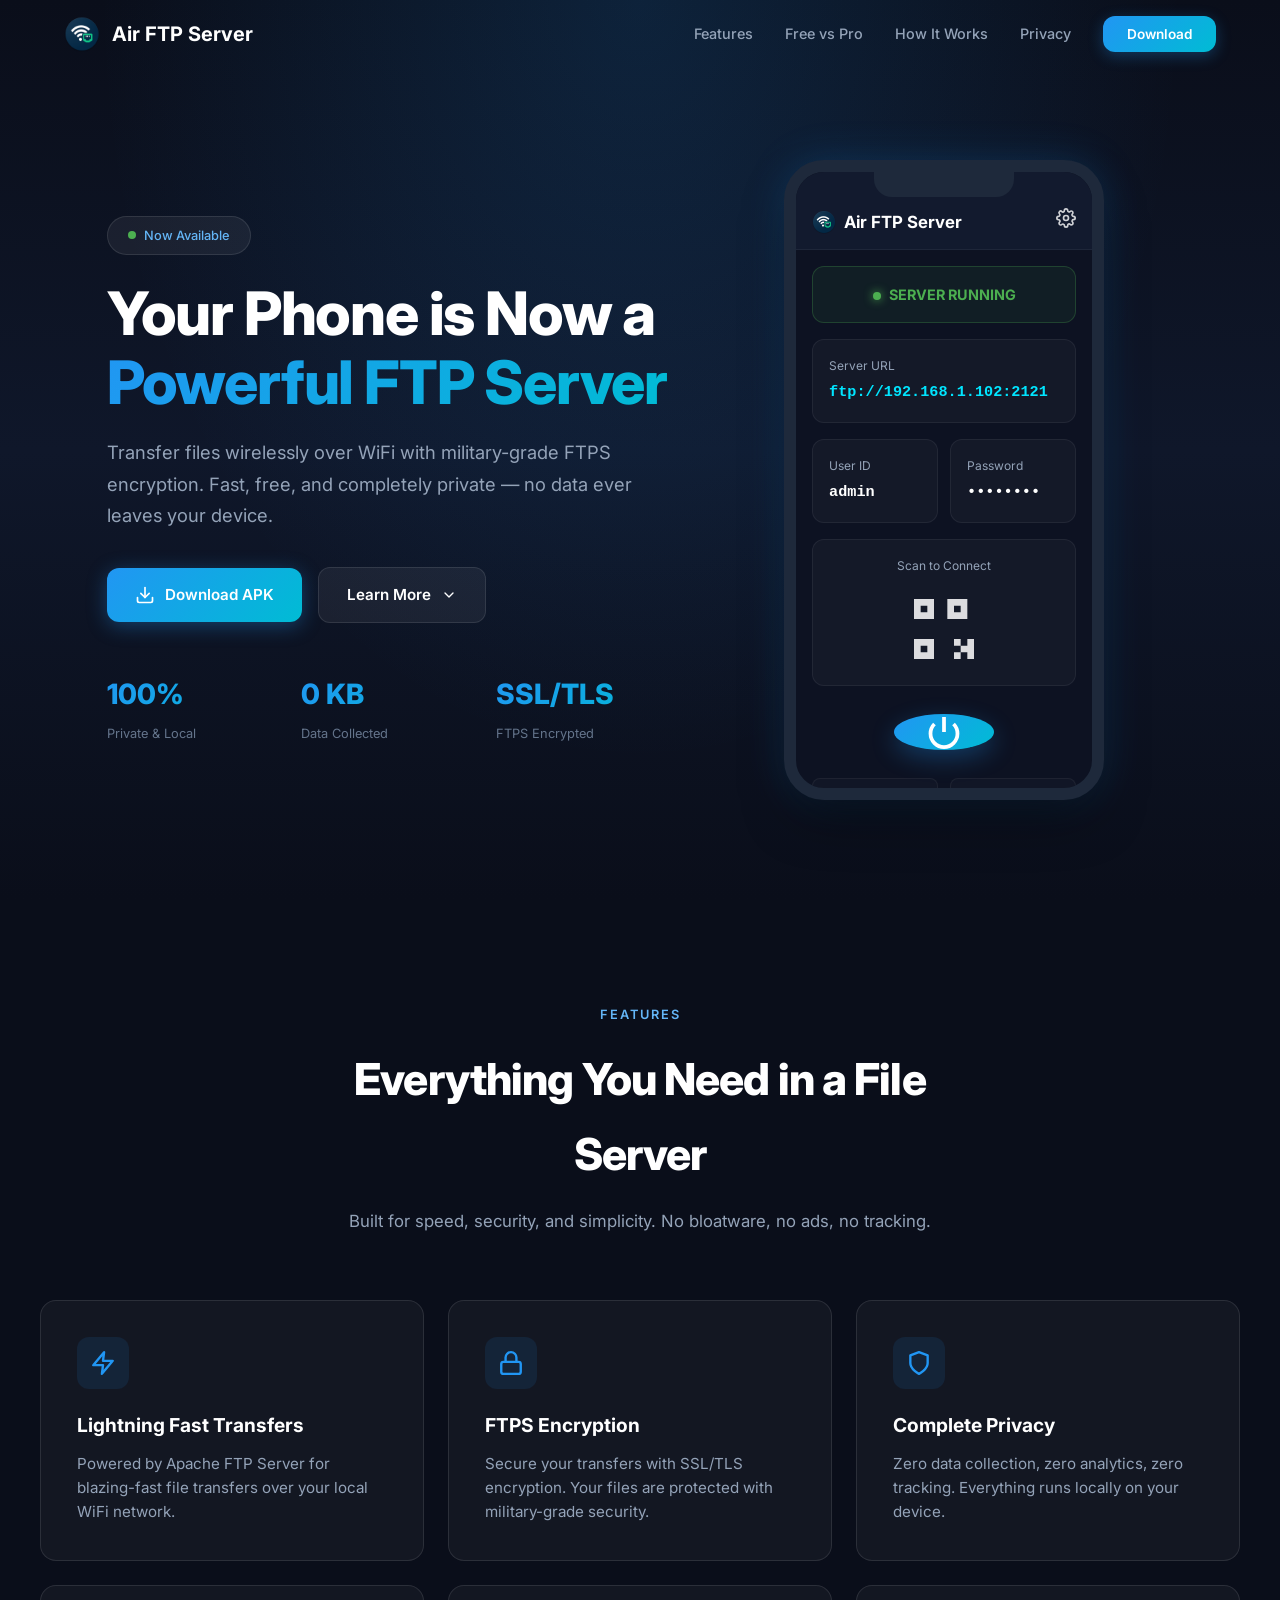
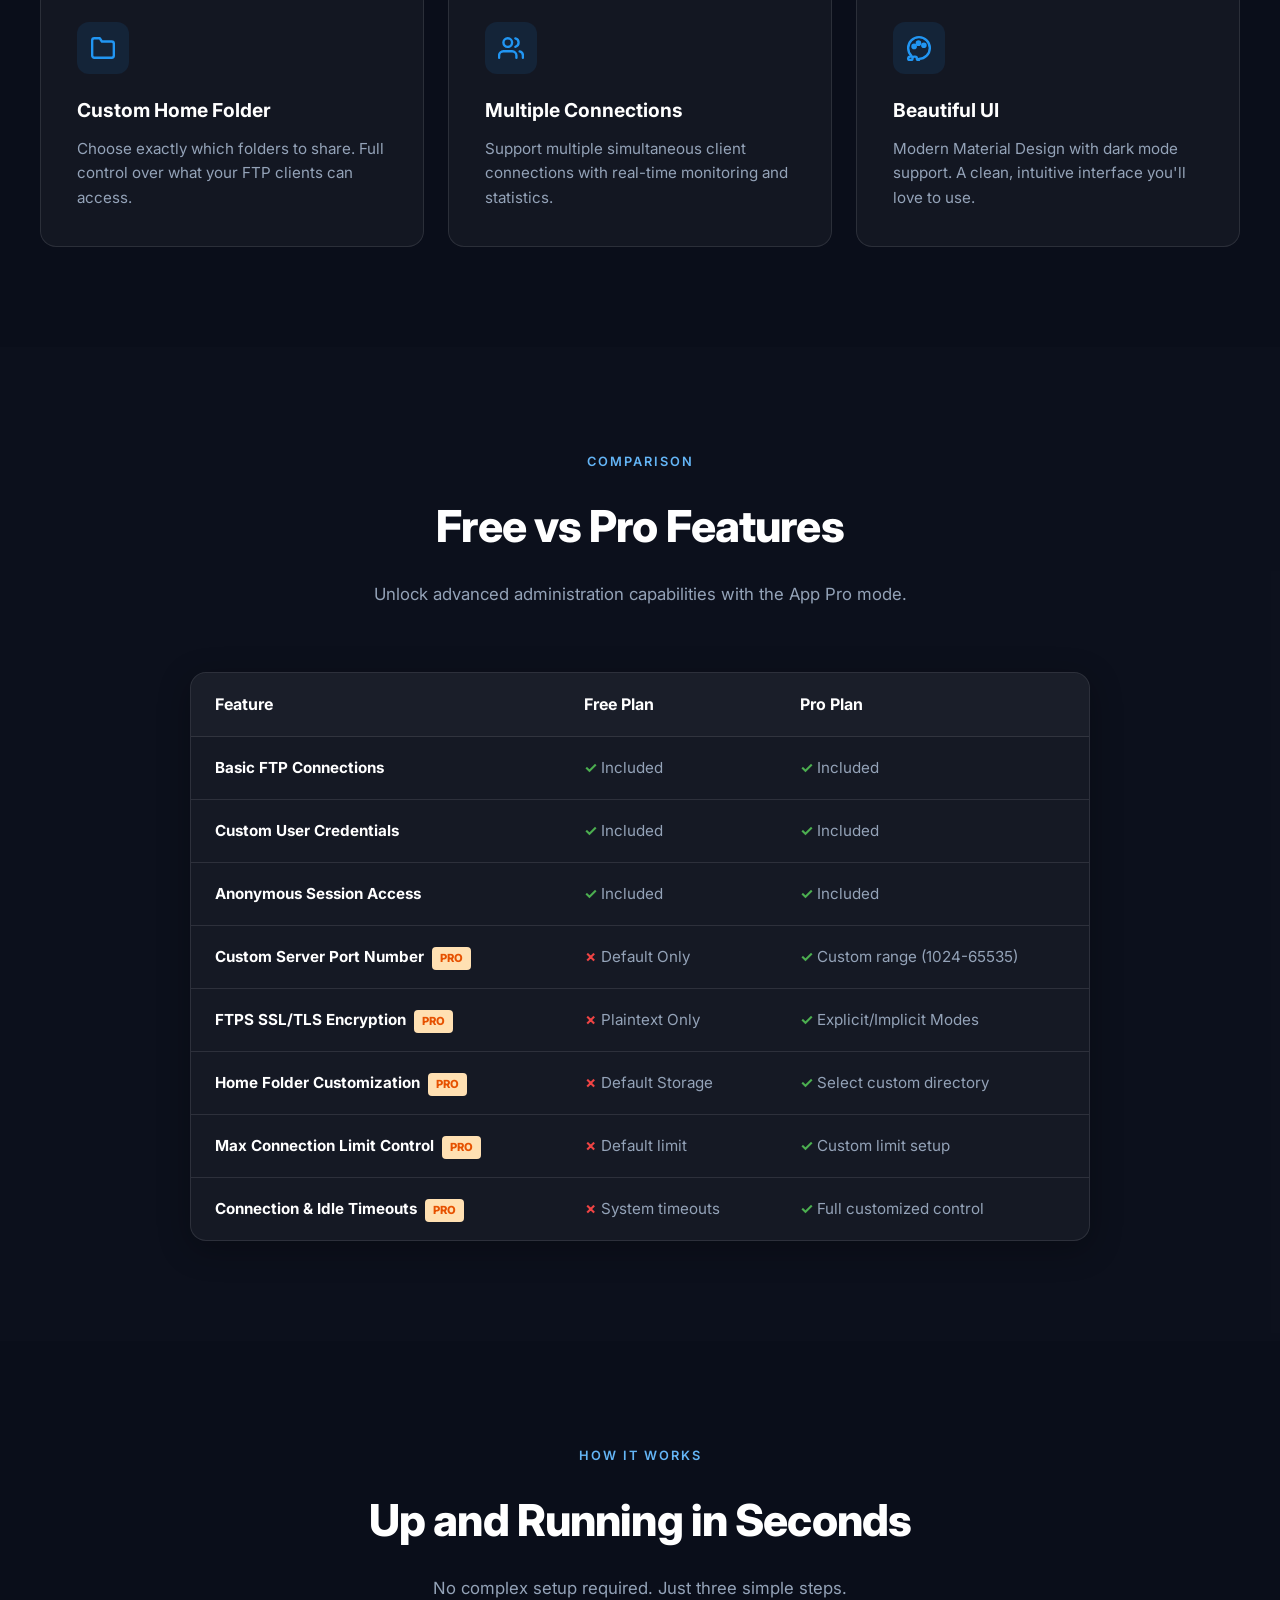
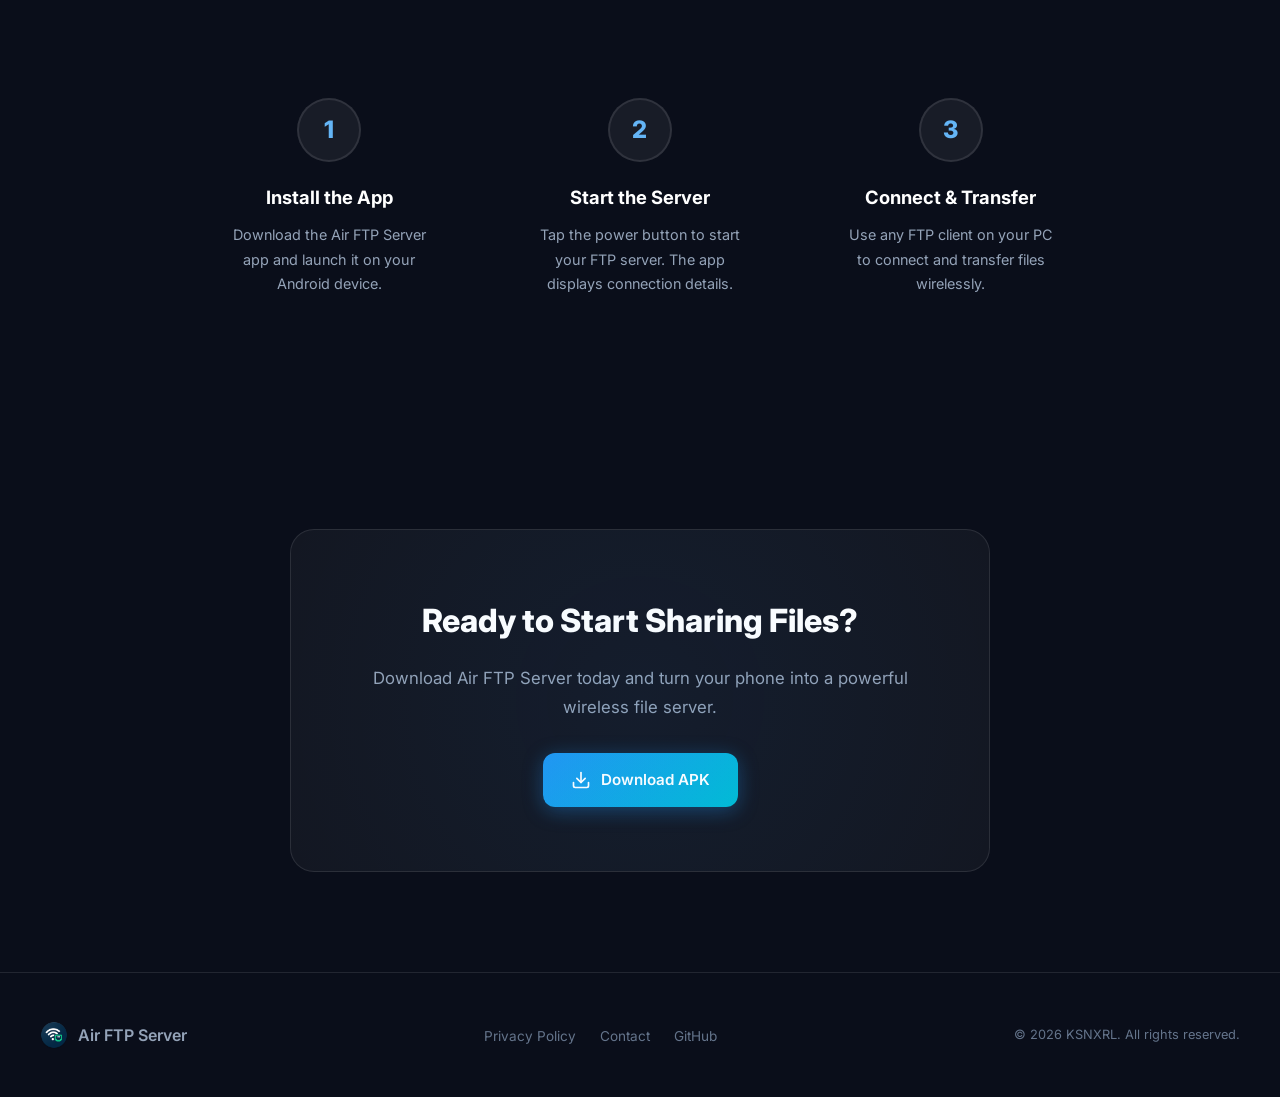
==== index.html @ b5577215 "Update website logo to actual high-res PNG and replace emojis with modern inline SVG vector icons" ====
<!DOCTYPE html>
<html lang="en">
<head>
    <meta charset="UTF-8">
    <meta name="viewport" content="width=device-width, initial-scale=1.0">
    <title>Air FTP Server — Fast & Secure FTP Server for Android</title>
    <meta name="description" content="Turn your Android phone into a powerful FTP/FTPS server. Transfer files wirelessly over WiFi with military-grade encryption. Free, private, no data collection.">
    <meta name="keywords" content="FTP Server, Android FTP, FTPS, Wireless File Transfer, Air FTP">
    <meta name="author" content="KSNXRL">
    <meta property="og:title" content="Air FTP Server — Fast & Secure FTP Server for Android">
    <meta property="og:description" content="Transform your Android device into a wireless file server. Fast, secure, private.">
    <meta property="og:type" content="website">
    <link rel="stylesheet" href="style.css">
    <link rel="icon" type="image/png" href="logo.png">
</head>
<body>

    <!-- Animated Background Particles -->
    <div class="bg-particles"></div>

    <!-- Navigation -->
    <nav class="navbar" id="navbar">
        <div class="nav-container">
            <a href="/" class="nav-brand">
                <img src="logo.png" alt="Air FTP Server Logo" style="width: 36px; height: 36px; border-radius: 8px;">
                Air FTP Server
            </a>

            <ul class="nav-links" id="navLinks">
                <li><a href="#features">Features</a></li>
                <li><a href="#pro-features">Free vs Pro</a></li>
                <li><a href="#how-it-works">How It Works</a></li>
                <li><a href="privacy.html">Privacy</a></li>
                <li><a href="#download" class="nav-cta">Download</a></li>
            </ul>

            <button class="mobile-toggle" id="mobileToggle" aria-label="Toggle Menu">
                <span></span>
                <span></span>
                <span></span>
            </button>
        </div>
    </nav>

    <!-- Hero Section -->
    <section class="hero" id="hero">
        <div class="hero-grid">
            
            <!-- Left: Hero Text -->
            <div class="hero-text">
                <div class="hero-badge">
                    <span class="dot"></span>
                    Now Available
                </div>
                
                <h1>
                    Your Phone is Now a<br>
                    <span class="gradient-text">Powerful FTP Server</span>
                </h1>
                
                <p class="hero-desc">Transfer files wirelessly over WiFi with military-grade FTPS encryption. Fast, free, and completely private — no data ever leaves your device.</p>
                
                <div class="hero-actions">
                    <a href="#download" class="btn-primary" id="heroDownloadBtn">
                        <svg width="20" height="20" viewBox="0 0 24 24" fill="none" stroke="currentColor" stroke-width="2" stroke-linecap="round" stroke-linejoin="round">
                            <path d="M21 15v4a2 2 0 0 1-2 2H5a2 2 0 0 1-2-2v-4"/>
                            <polyline points="7 10 12 15 17 10"/>
                            <line x1="12" y1="15" x2="12" y2="3"/>
                        </svg>
                        Download APK
                    </a>
                    <a href="#features" class="btn-secondary" id="heroLearnBtn">
                        Learn More
                        <svg width="16" height="16" viewBox="0 0 24 24" fill="none" stroke="currentColor" stroke-width="2" stroke-linecap="round" stroke-linejoin="round">
                            <polyline points="6 9 12 15 18 9"/>
                        </svg>
                    </a>
                </div>
                
                <!-- Quick Stats -->
                <div class="stats-bar">
                    <div class="stat-item">
                        <div class="stat-value">100%</div>
                        <div class="stat-label">Private & Local</div>
                    </div>
                    <div class="stat-item">
                        <div class="stat-value">0 KB</div>
                        <div class="stat-label">Data Collected</div>
                    </div>
                    <div class="stat-item">
                        <div class="stat-value">SSL/TLS</div>
                        <div class="stat-label">FTPS Encrypted</div>
                    </div>
                </div>
            </div>
            
            <!-- Right: Interactive App Preview Mockup -->
            <div class="hero-visual">
                <div class="phone-mockup">
                    <div class="screen-header">
                        <div class="screen-title">
                            <img src="logo.png" alt="Air FTP Logo" style="width: 24px; height: 24px; border-radius: 6px;">
                            Air FTP Server
                        </div>
                        <!-- Settings Icon Link Simulation -->
                        <div style="cursor: pointer; opacity: 0.8;">
                            <svg width="20" height="20" viewBox="0 0 24 24" fill="none" stroke="white" stroke-width="2">
                                <circle cx="12" cy="12" r="3"></circle>
                                <path d="M19.4 15a1.65 1.65 0 0 0 .33 1.82l.06.06a2 2 0 1 1-2.83 2.83l-.06-.06a1.65 1.65 0 0 0-1.82-.33 1.65 1.65 0 0 0-1 1.51V21a2 2 0 0 1-4 0v-.09A1.65 1.65 0 0 0 9 19.4a1.65 1.65 0 0 0-1.82.33l-.06.06a2 2 0 1 1-2.83-2.83l.06-.06a1.65 1.65 0 0 0 .33-1.82 1.65 1.65 0 0 0-1.51-1H3a2 2 0 0 1 0-4h.09A1.65 1.65 0 0 0 4.6 9a1.65 1.65 0 0 0-.33-1.82l-.06-.06a2 2 0 1 1 2.83-2.83l.06.06a1.65 1.65 0 0 0 1.82.33H9a1.65 1.65 0 0 0 1-1.51V3a2 2 0 0 1 4 0v.09a1.65 1.65 0 0 0 1 1.51 1.65 1.65 0 0 0 1.82-.33l.06-.06a2 2 0 1 1 2.83 2.83l-.06.06a1.65 1.65 0 0 0-.33 1.82V9a1.65 1.65 0 0 0 1.51 1H21a2 2 0 0 1 0 4h-.09a1.65 1.65 0 0 0-1.51 1z"></path>
                            </svg>
                        </div>
                    </div>
                    
                    <div class="screen-body">
                        <!-- Server Status Card (Interactive) -->
                        <div class="mock-status-card" id="mockStatusCard">
                            <span class="status-indicator" id="mockStatusText">
                                <span class="status-dot"></span>
                                Server Running
                            </span>
                        </div>
                        
                        <!-- Server Details -->
                        <div class="mock-info-card">
                            <div class="mock-info-label">Server URL</div>
                            <div class="mock-info-value" id="mockServerUrl">ftp://192.168.1.102:2121</div>
                        </div>

                        <!-- Credentials -->
                        <div style="display: grid; grid-template-columns: 1fr 1fr; gap: 12px;">
                            <div class="mock-info-card">
                                <div class="mock-info-label">User ID</div>
                                <div class="mock-info-value" style="color: white;" id="mockUser">admin</div>
                            </div>
                            <div class="mock-info-card">
                                <div class="mock-info-label">Password</div>
                                <div class="mock-info-value" style="color: white;">••••••••</div>
                            </div>
                        </div>

                        <!-- Scan QR Connection -->
                        <div class="mock-info-card" style="text-align: center; display: flex; flex-direction: column; align-items: center; justify-content: center; gap: 8px;">
                            <div class="mock-info-label">Scan to Connect</div>
                            <!-- Mock QR Code in SVG -->
                            <svg width="80" height="80" viewBox="0 0 24 24" fill="white" style="opacity: 0.85;">
                                <path d="M3 3h6v6H3zm2 2v2h2V5zm8-2h6v6h-6zm2 2v2h2V5zM3 15h6v6H3zm2 2v2h2v-2zm10-2h2v2h-2zm2 2h2v2h-2zm-2 2h2v2h-2zm4-4h2v6h-2z"/>
                            </svg>
                        </div>

                        <!-- Interactive Stop/Start Trigger -->
                        <button class="mock-power-btn" id="mockPowerBtn">
                            <svg viewBox="0 0 24 24" fill="none" stroke="currentColor" stroke-width="2.5">
                                <path d="M18.36 6.64a9 9 0 1 1-12.73 0M12 2v10"/>
                            </svg>
                        </button>

                        <!-- Real-time Stats Grid -->
                        <div class="mock-stats-grid">
                            <div class="mock-stat-box">
                                <div class="mock-stat-num" id="mockUpload">12.8 MB/s</div>
                                <div class="mock-stat-lbl">Upload</div>
                            </div>
                            <div class="mock-stat-box">
                                <div class="mock-stat-num" id="mockDownload">1.4 MB/s</div>
                                <div class="mock-stat-lbl">Download</div>
                            </div>
                        </div>
                    </div>
                </div>
            </div>
            
        </div>
    </section>

    <!-- Features Section -->
    <section class="section" id="features">
        <div class="section-header animate-on-scroll">
            <span class="section-tag">Features</span>
            <h2 class="section-title">Everything You Need in a File Server</h2>
            <p class="section-desc">Built for speed, security, and simplicity. No bloatware, no ads, no tracking.</p>
        </div>

        <div class="features-grid">
            <div class="feature-card animate-on-scroll">
                <div class="feature-icon">
                    <svg viewBox="0 0 24 24" fill="none" stroke="currentColor" stroke-width="2.2" stroke-linecap="round" stroke-linejoin="round" style="width:26px; height:26px; color:#2196F3;">
                        <polygon points="13 2 3 14 12 14 11 22 21 10 12 10 13 2"></polygon>
                    </svg>
                </div>
                <h3>Lightning Fast Transfers</h3>
                <p>Powered by Apache FTP Server for blazing-fast file transfers over your local WiFi network.</p>
            </div>

            <div class="feature-card animate-on-scroll">
                <div class="feature-icon">
                    <svg viewBox="0 0 24 24" fill="none" stroke="currentColor" stroke-width="2.2" stroke-linecap="round" stroke-linejoin="round" style="width:26px; height:26px; color:#2196F3;">
                        <rect x="3" y="11" width="18" height="11" rx="2" ry="2"></rect>
                        <path d="M7 11V7a5 5 0 0 1 10 0v4"></path>
                    </svg>
                </div>
                <h3>FTPS Encryption</h3>
                <p>Secure your transfers with SSL/TLS encryption. Your files are protected with military-grade security.</p>
            </div>

            <div class="feature-card animate-on-scroll">
                <div class="feature-icon">
                    <svg viewBox="0 0 24 24" fill="none" stroke="currentColor" stroke-width="2.2" stroke-linecap="round" stroke-linejoin="round" style="width:26px; height:26px; color:#2196F3;">
                        <path d="M12 22s8-4 8-10V5l-8-3-8 3v7c0 6 8 10 8 10z"></path>
                    </svg>
                </div>
                <h3>Complete Privacy</h3>
                <p>Zero data collection, zero analytics, zero tracking. Everything runs locally on your device.</p>
            </div>

            <div class="feature-card animate-on-scroll">
                <div class="feature-icon">
                    <svg viewBox="0 0 24 24" fill="none" stroke="currentColor" stroke-width="2.2" stroke-linecap="round" stroke-linejoin="round" style="width:26px; height:26px; color:#2196F3;">
                        <path d="M22 19a2 2 0 0 1-2 2H4a2 2 0 0 1-2-2V5a2 2 0 0 1 2-2h5l2 3h9a2 2 0 0 1 2 2z"></path>
                    </svg>
                </div>
                <h3>Custom Home Folder</h3>
                <p>Choose exactly which folders to share. Full control over what your FTP clients can access.</p>
            </div>

            <div class="feature-card animate-on-scroll">
                <div class="feature-icon">
                    <svg viewBox="0 0 24 24" fill="none" stroke="currentColor" stroke-width="2.2" stroke-linecap="round" stroke-linejoin="round" style="width:26px; height:26px; color:#2196F3;">
                        <path d="M17 21v-2a4 4 0 0 0-4-4H5a4 4 0 0 0-4 4v2"></path>
                        <circle cx="9" cy="7" r="4"></circle>
                        <path d="M23 21v-2a4 4 0 0 0-3-3.87"></path>
                        <path d="M16 3.13a4 4 0 0 1 0 7.75"></path>
                    </svg>
                </div>
                <h3>Multiple Connections</h3>
                <p>Support multiple simultaneous client connections with real-time monitoring and statistics.</p>
            </div>

            <div class="feature-card animate-on-scroll">
                <div class="feature-icon">
                    <svg viewBox="0 0 24 24" fill="none" stroke="currentColor" stroke-width="2.2" stroke-linecap="round" stroke-linejoin="round" style="width:26px; height:26px; color:#2196F3;">
                        <path d="M12 22C17.5228 22 22 17.5228 22 12C22 6.47715 17.5228 2 12 2C6.47715 2 2 6.47715 2 12C2 14.7255 3.09032 17.1962 4.85857 19C5.34143 19.5 5.06857 20 4.5 20H4C2.89543 20 2 20.8954 2 22C2 22.5523 2.44772 23 3 23H5C5.55228 23 6 22.5523 6 22V21.5C6 20.6716 6.67157 20 7.5 20H8.5C9.32843 20 10 20.6716 10 21.5V22C10 22.5523 10.4477 23 11 23H12Z"></path>
                        <circle cx="7.5" cy="10.5" r="1.5" fill="currentColor"></circle>
                        <circle cx="11.5" cy="7.5" r="1.5" fill="currentColor"></circle>
                        <circle cx="16.5" cy="9.5" r="1.5" fill="currentColor"></circle>
                    </svg>
                </div>
                <h3>Beautiful UI</h3>
                <p>Modern Material Design with dark mode support. A clean, intuitive interface you'll love to use.</p>
            </div>
        </div>
    </section>

    <!-- Free vs Pro Section -->
    <section class="section comparison-section" id="pro-features">
        <div class="section-header animate-on-scroll">
            <span class="section-tag">Comparison</span>
            <h2 class="section-title">Free vs Pro Features</h2>
            <p class="section-desc">Unlock advanced administration capabilities with the App Pro mode.</p>
        </div>

        <div class="comparison-wrapper animate-on-scroll">
            <table class="comparison-table">
                <thead>
                    <tr>
                        <th>Feature</th>
                        <th>Free Plan</th>
                        <th>Pro Plan</th>
                    </tr>
                </thead>
                <tbody>
                    <tr>
                        <td><strong>Basic FTP Connections</strong></td>
                        <td><span class="check-icon">✓</span> Included</td>
                        <td><span class="check-icon">✓</span> Included</td>
                    </tr>
                    <tr>
                        <td><strong>Custom User Credentials</strong></td>
                        <td><span class="check-icon">✓</span> Included</td>
                        <td><span class="check-icon">✓</span> Included</td>
                    </tr>
                    <tr>
                        <td><strong>Anonymous Session Access</strong></td>
                        <td><span class="check-icon">✓</span> Included</td>
                        <td><span class="check-icon">✓</span> Included</td>
                    </tr>
                    <tr>
                        <td><strong>Custom Server Port Number</strong><span class="pro-badge-mini">PRO</span></td>
                        <td><span class="cross-icon">✗</span> Default Only</td>
                        <td><span class="check-icon">✓</span> Custom range (1024-65535)</td>
                    </tr>
                    <tr>
                        <td><strong>FTPS SSL/TLS Encryption</strong><span class="pro-badge-mini">PRO</span></td>
                        <td><span class="cross-icon">✗</span> Plaintext Only</td>
                        <td><span class="check-icon">✓</span> Explicit/Implicit Modes</td>
                    </tr>
                    <tr>
                        <td><strong>Home Folder Customization</strong><span class="pro-badge-mini">PRO</span></td>
                        <td><span class="cross-icon">✗</span> Default Storage</td>
                        <td><span class="check-icon">✓</span> Select custom directory</td>
                    </tr>
                    <tr>
                        <td><strong>Max Connection Limit Control</strong><span class="pro-badge-mini">PRO</span></td>
                        <td><span class="cross-icon">✗</span> Default limit</td>
                        <td><span class="check-icon">✓</span> Custom limit setup</td>
                    </tr>
                    <tr>
                        <td><strong>Connection & Idle Timeouts</strong><span class="pro-badge-mini">PRO</span></td>
                        <td><span class="cross-icon">✗</span> System timeouts</td>
                        <td><span class="check-icon">✓</span> Full customized control</td>
                    </tr>
                </tbody>
            </table>
        </div>
    </section>

    <!-- How It Works -->
    <section class="section" id="how-it-works">
        <div class="section-header animate-on-scroll">
            <span class="section-tag">How It Works</span>
            <h2 class="section-title">Up and Running in Seconds</h2>
            <p class="section-desc">No complex setup required. Just three simple steps.</p>
        </div>

        <div class="steps-grid">
            <div class="step-card animate-on-scroll">
                <div class="step-number">1</div>
                <h3>Install the App</h3>
                <p>Download the Air FTP Server app and launch it on your Android device.</p>
            </div>

            <div class="step-card animate-on-scroll">
                <div class="step-number">2</div>
                <h3>Start the Server</h3>
                <p>Tap the power button to start your FTP server. The app displays connection details.</p>
            </div>

            <div class="step-card animate-on-scroll">
                <div class="step-number">3</div>
                <h3>Connect & Transfer</h3>
                <p>Use any FTP client on your PC to connect and transfer files wirelessly.</p>
            </div>
        </div>
    </section>

    <!-- CTA Section -->
    <section class="cta-section" id="download">
        <div class="cta-box animate-on-scroll">
            <h2>Ready to Start Sharing Files?</h2>
            <p>Download Air FTP Server today and turn your phone into a powerful wireless file server.</p>
            <a href="https://github.com/Kisu06/Air-FTP-Server/releases" class="btn-primary" id="ctaDownloadBtn">
                <svg width="20" height="20" viewBox="0 0 24 24" fill="none" stroke="currentColor" stroke-width="2" stroke-linecap="round" stroke-linejoin="round">
                    <path d="M21 15v4a2 2 0 0 1-2 2H5a2 2 0 0 1-2-2v-4"/>
                    <polyline points="7 10 12 15 17 10"/>
                    <line x1="12" y1="15" x2="12" y2="3"/>
                </svg>
                Download APK
            </a>
        </div>
    </section>

    <!-- Footer -->
    <footer class="footer">
        <div class="footer-content">
            <div class="footer-brand">
                <img src="logo.png" alt="Air FTP Server Logo" style="width: 28px; height: 28px; border-radius: 6px;">
                Air FTP Server
            </div>

            <ul class="footer-links">
                <li><a href="privacy.html">Privacy Policy</a></li>
                <li><a href="mailto:hello@ksnxrl.dev">Contact</a></li>
                <li><a href="https://github.com/Kisu06/Air-FTP-Server" target="_blank" rel="noopener">GitHub</a></li>
            </ul>

            <span class="footer-copy">&copy; 2026 KSNXRL. All rights reserved.</span>
        </div>
    </footer>

    <!-- JavaScript -->
    <script src="script.js"></script>
</body>
</html>
---- style.css ----
/* ==========================================
   AIR FTP SERVER — Premium Website Stylesheet
   Design: Glassmorphism + Modern Dark UI
   ========================================== */

@import url('https://fonts.googleapis.com/css2?family=Inter:wght@300;400;500;600;700;800;900&display=swap');

/* ── CSS Custom Properties ── */
:root {
    --primary: #2196F3;
    --primary-light: #64B5F6;
    --primary-dark: #1565C0;
    --accent: #00E5FF;
    --bg-dark: #0A0E1A;
    --bg-card: rgba(255, 255, 255, 0.04);
    --bg-card-hover: rgba(255, 255, 255, 0.08);
    --glass: rgba(255, 255, 255, 0.06);
    --glass-border: rgba(255, 255, 255, 0.1);
    --text: #FFFFFF;
    --text-secondary: #94A3B8;
    --text-muted: #64748B;
    --gradient-primary: linear-gradient(135deg, #2196F3 0%, #00BCD4 100%);
    --gradient-hero: linear-gradient(180deg, #0A0E1A 0%, #0F172A 50%, #0A0E1A 100%);
    --gradient-glow: radial-gradient(ellipse at 50% 0%, rgba(33, 150, 243, 0.15) 0%, transparent 60%);
    --shadow-card: 0 8px 32px rgba(0, 0, 0, 0.3);
    --shadow-glow: 0 0 60px rgba(33, 150, 243, 0.15);
    --radius: 16px;
    --radius-sm: 12px;
    --radius-lg: 24px;
    --transition: all 0.3s cubic-bezier(0.4, 0, 0.2, 1);
}

/* ── Reset & Base ── */
*, *::before, *::after {
    margin: 0;
    padding: 0;
    box-sizing: border-box;
}

html {
    scroll-behavior: smooth;
    -webkit-font-smoothing: antialiased;
    -moz-osx-font-smoothing: grayscale;
}

body {
    font-family: 'Inter', -apple-system, BlinkMacSystemFont, sans-serif;
    background: var(--bg-dark);
    color: var(--text);
    line-height: 1.7;
    overflow-x: hidden;
}

a {
    color: var(--primary-light);
    text-decoration: none;
    transition: var(--transition);
}

a:hover {
    color: var(--accent);
}

/* ── Animated Background Particles ── */
.bg-particles {
    position: fixed;
    top: 0;
    left: 0;
    width: 100%;
    height: 100%;
    pointer-events: none;
    z-index: 0;
    overflow: hidden;
}

.bg-particles::before {
    content: '';
    position: absolute;
    width: 600px;
    height: 600px;
    background: radial-gradient(circle, rgba(33, 150, 243, 0.08) 0%, transparent 70%);
    top: -200px;
    right: -200px;
    animation: float-orb 15s ease-in-out infinite;
}

.bg-particles::after {
    content: '';
    position: absolute;
    width: 500px;
    height: 500px;
    background: radial-gradient(circle, rgba(0, 188, 212, 0.06) 0%, transparent 70%);
    bottom: -150px;
    left: -150px;
    animation: float-orb 20s ease-in-out infinite reverse;
}

@keyframes float-orb {
    0%, 100% { transform: translate(0, 0) scale(1); }
    25% { transform: translate(50px, -30px) scale(1.1); }
    50% { transform: translate(-20px, 50px) scale(0.95); }
    75% { transform: translate(30px, 20px) scale(1.05); }
}

/* ── Navigation ── */
.navbar {
    position: fixed;
    top: 0;
    left: 0;
    right: 0;
    z-index: 1000;
    padding: 16px 0;
    transition: var(--transition);
    backdrop-filter: blur(0px);
}

.navbar.scrolled {
    background: rgba(10, 14, 26, 0.85);
    backdrop-filter: blur(20px);
    border-bottom: 1px solid var(--glass-border);
    padding: 12px 0;
}

.nav-container {
    max-width: 1200px;
    margin: 0 auto;
    padding: 0 24px;
    display: flex;
    align-items: center;
    justify-content: space-between;
}

.nav-brand {
    display: flex;
    align-items: center;
    gap: 12px;
    font-weight: 700;
    font-size: 1.25rem;
    color: var(--text);
}

.nav-brand svg {
    width: 36px;
    height: 36px;
}

.nav-links {
    display: flex;
    align-items: center;
    gap: 32px;
    list-style: none;
}

.nav-links a {
    color: var(--text-secondary);
    font-size: 0.9rem;
    font-weight: 500;
    position: relative;
    padding: 4px 0;
}

.nav-links a::after {
    content: '';
    position: absolute;
    bottom: -2px;
    left: 0;
    width: 0;
    height: 2px;
    background: var(--gradient-primary);
    transition: var(--transition);
    border-radius: 2px;
}

.nav-links a:hover {
    color: var(--text);
}

.nav-links a:hover::after {
    width: 100%;
}

.nav-cta {
    background: var(--gradient-primary) !important;
    color: white !important;
    padding: 10px 24px !important;
    border-radius: var(--radius-sm) !important;
    font-weight: 600 !important;
    font-size: 0.85rem !important;
    box-shadow: 0 4px 15px rgba(33, 150, 243, 0.3);
    transition: var(--transition);
}

.nav-cta:hover {
    transform: translateY(-2px);
    box-shadow: 0 6px 25px rgba(33, 150, 243, 0.4);
}

/* ── Mobile Menu ── */
.mobile-toggle {
    display: none;
    flex-direction: column;
    gap: 5px;
    background: none;
    border: none;
    cursor: pointer;
    padding: 4px;
}

.mobile-toggle span {
    width: 24px;
    height: 2px;
    background: var(--text);
    border-radius: 2px;
    transition: var(--transition);
}

/* ── Hero Section (2-Column Grid) ── */
.hero {
    min-height: 100vh;
    display: flex;
    align-items: center;
    justify-content: center;
    position: relative;
    padding: 140px 24px 80px;
    background: var(--gradient-hero);
}

.hero::before {
    content: '';
    position: absolute;
    top: 0;
    left: 0;
    right: 0;
    bottom: 0;
    background: var(--gradient-glow);
    pointer-events: none;
}

.hero-grid {
    display: grid;
    grid-template-columns: 1.1fr 0.9fr;
    gap: 48px;
    max-width: 1200px;
    margin: 0 auto;
    align-items: center;
    position: relative;
    z-index: 1;
}

.hero-text {
    text-align: left;
}

.hero-badge {
    display: inline-flex;
    align-items: center;
    gap: 8px;
    background: var(--glass);
    border: 1px solid var(--glass-border);
    border-radius: 100px;
    padding: 8px 20px;
    font-size: 0.8rem;
    font-weight: 500;
    color: var(--primary-light);
    margin-bottom: 24px;
    animation: fadeInUp 0.8s ease-out;
}

.hero-badge .dot {
    width: 8px;
    height: 8px;
    background: #4CAF50;
    border-radius: 50%;
    animation: pulse-dot 2s ease-in-out infinite;
}

@keyframes pulse-dot {
    0%, 100% { opacity: 1; transform: scale(1); }
    50% { opacity: 0.5; transform: scale(1.3); }
}

.hero h1 {
    font-size: clamp(2.25rem, 5vw, 3.75rem);
    font-weight: 800;
    line-height: 1.15;
    margin-bottom: 20px;
    animation: fadeInUp 0.8s ease-out 0.1s both;
    letter-spacing: -0.02em;
}

.hero h1 .gradient-text {
    background: var(--gradient-primary);
    -webkit-background-clip: text;
    background-clip: text;
    -webkit-text-fill-color: transparent;
}

.hero p.hero-desc {
    font-size: clamp(0.95rem, 1.8vw, 1.15rem);
    color: var(--text-secondary);
    max-width: 540px;
    margin-bottom: 36px;
    animation: fadeInUp 0.8s ease-out 0.2s both;
}

.hero-actions {
    display: flex;
    align-items: center;
    gap: 16px;
    flex-wrap: wrap;
    animation: fadeInUp 0.8s ease-out 0.3s both;
    margin-bottom: 48px;
}

.btn-primary {
    display: inline-flex;
    align-items: center;
    gap: 10px;
    background: var(--gradient-primary);
    color: white;
    padding: 14px 28px;
    border-radius: var(--radius-sm);
    font-weight: 600;
    font-size: 0.95rem;
    border: none;
    cursor: pointer;
    box-shadow: 0 4px 20px rgba(33, 150, 243, 0.35);
    transition: var(--transition);
}

.btn-primary:hover {
    transform: translateY(-3px);
    box-shadow: 0 8px 30px rgba(33, 150, 243, 0.45);
    color: white;
}

.btn-secondary {
    display: inline-flex;
    align-items: center;
    gap: 10px;
    background: var(--glass);
    color: var(--text);
    padding: 14px 28px;
    border-radius: var(--radius-sm);
    font-weight: 600;
    font-size: 0.95rem;
    border: 1px solid var(--glass-border);
    cursor: pointer;
    transition: var(--transition);
}

.btn-secondary:hover {
    background: var(--bg-card-hover);
    transform: translateY(-3px);
    color: var(--text);
}

/* ── App Mockup / Visual (Right Column) ── */
.hero-visual {
    display: flex;
    justify-content: center;
    align-items: center;
    position: relative;
    animation: fadeInUp 1s ease-out 0.3s both;
}

.phone-mockup {
    width: 320px;
    height: 640px;
    background: #0d1222;
    border: 12px solid #1e293b;
    border-radius: 40px;
    box-shadow: 0 25px 50px -12px rgba(0,0,0,0.5), 0 0 40px rgba(33, 150, 243, 0.2);
    position: relative;
    overflow: hidden;
    display: flex;
    flex-direction: column;
}

/* Phone Notch */
.phone-mockup::before {
    content: '';
    position: absolute;
    top: 0;
    left: 50%;
    transform: translateX(-50%);
    width: 140px;
    height: 25px;
    background: #1e293b;
    border-bottom-left-radius: 18px;
    border-bottom-right-radius: 18px;
    z-index: 10;
}

/* Phone Screen UI */
.screen-header {
    background: #121a2e;
    padding: 36px 16px 12px;
    display: flex;
    justify-content: space-between;
    align-items: center;
    border-bottom: 1px solid rgba(255,255,255,0.05);
}

.screen-title {
    font-weight: 700;
    font-size: 1.05rem;
    color: var(--text);
    display: flex;
    align-items: center;
    gap: 8px;
}

.screen-title svg {
    width: 20px;
    height: 20px;
}

.screen-body {
    flex: 1;
    padding: 16px;
    display: flex;
    flex-direction: column;
    gap: 16px;
    overflow-y: auto;
}

/* Status Card */
.mock-status-card {
    background: rgba(76, 175, 80, 0.08);
    border: 1px solid rgba(76, 175, 80, 0.25);
    border-radius: var(--radius-sm);
    padding: 14px;
    text-align: center;
    transition: var(--transition);
}

.mock-status-card.stopped {
    background: rgba(239, 68, 68, 0.08);
    border-color: rgba(239, 68, 68, 0.25);
}

.status-indicator {
    display: inline-flex;
    align-items: center;
    gap: 8px;
    font-weight: 700;
    font-size: 0.9rem;
    color: #4CAF50;
    text-transform: uppercase;
}

.mock-status-card.stopped .status-indicator {
    color: #ef4444;
}

.status-dot {
    width: 8px;
    height: 8px;
    background: #4CAF50;
    border-radius: 50%;
    box-shadow: 0 0 10px #4CAF50;
}

.mock-status-card.stopped .status-dot {
    background: #ef4444;
    box-shadow: none;
}

/* Server URL Card */
.mock-info-card {
    background: rgba(255,255,255,0.03);
    border: 1px solid rgba(255,255,255,0.06);
    border-radius: var(--radius-sm);
    padding: 16px;
}

.mock-info-label {
    font-size: 0.75rem;
    color: var(--text-secondary);
    margin-bottom: 4px;
}

.mock-info-value {
    font-family: monospace;
    font-size: 0.95rem;
    color: var(--accent);
    font-weight: 600;
    word-break: break-all;
}

/* Toggle Power Button */
.mock-power-btn {
    width: 100px;
    height: 100px;
    border-radius: 50%;
    background: linear-gradient(135deg, #2196F3 0%, #00BCD4 100%);
    box-shadow: 0 8px 24px rgba(33, 150, 243, 0.3);
    margin: 12px auto;
    display: flex;
    align-items: center;
    justify-content: center;
    cursor: pointer;
    transition: var(--transition);
    border: none;
    color: white;
}

.mock-power-btn:hover {
    transform: scale(1.05);
}

.mock-power-btn svg {
    width: 36px;
    height: 36px;
}

.mock-power-btn.stopped {
    background: #334155;
    box-shadow: none;
}

/* Real-time Stats Inside Mockup */
.mock-stats-grid {
    display: grid;
    grid-template-columns: 1fr 1fr;
    gap: 12px;
}

.mock-stat-box {
    background: rgba(255,255,255,0.02);
    border: 1px solid rgba(255,255,255,0.05);
    border-radius: 8px;
    padding: 10px;
    text-align: center;
}

.mock-stat-num {
    font-weight: 700;
    font-size: 1rem;
    color: var(--text);
}

.mock-stat-lbl {
    font-size: 0.7rem;
    color: var(--text-muted);
}

/* ── Stats Bar ── */
.stats-bar {
    display: grid;
    grid-template-columns: repeat(3, 1fr);
    gap: 24px;
    max-width: 600px;
    margin-top: 24px;
    animation: fadeInUp 0.8s ease-out 0.4s both;
}

.stat-item {
    text-align: left;
}

.stat-value {
    font-size: 1.75rem;
    font-weight: 800;
    background: var(--gradient-primary);
    -webkit-background-clip: text;
    background-clip: text;
    -webkit-text-fill-color: transparent;
}

.stat-label {
    font-size: 0.8rem;
    color: var(--text-muted);
    margin-top: 4px;
}

/* ── Sections ── */
.section {
    padding: 100px 24px;
    position: relative;
    z-index: 1;
}

.section-header {
    text-align: center;
    max-width: 600px;
    margin: 0 auto 64px;
}

.section-tag {
    display: inline-block;
    font-size: 0.8rem;
    font-weight: 600;
    color: var(--primary-light);
    text-transform: uppercase;
    letter-spacing: 2px;
    margin-bottom: 16px;
}

.section-title {
    font-size: clamp(1.75rem, 4vw, 2.75rem);
    font-weight: 800;
    margin-bottom: 16px;
    letter-spacing: -0.02em;
}

.section-desc {
    font-size: 1.05rem;
    color: var(--text-secondary);
}

/* ── Features Grid ── */
.features-grid {
    max-width: 1200px;
    margin: 0 auto;
    display: grid;
    grid-template-columns: repeat(auto-fit, minmax(320px, 1fr));
    gap: 24px;
}

.feature-card {
    background: var(--bg-card);
    border: 1px solid var(--glass-border);
    border-radius: var(--radius);
    padding: 36px;
    transition: var(--transition);
    position: relative;
    overflow: hidden;
}

.feature-card::before {
    content: '';
    position: absolute;
    top: 0;
    left: 0;
    right: 0;
    height: 3px;
    background: var(--gradient-primary);
    opacity: 0;
    transition: var(--transition);
}

.feature-card:hover {
    background: var(--bg-card-hover);
    border-color: rgba(33, 150, 243, 0.2);
    transform: translateY(-4px);
    box-shadow: var(--shadow-glow);
}

.feature-card:hover::before {
    opacity: 1;
}

.feature-icon {
    width: 52px;
    height: 52px;
    border-radius: var(--radius-sm);
    background: rgba(33, 150, 243, 0.1);
    display: flex;
    align-items: center;
    justify-content: center;
    font-size: 1.5rem;
    margin-bottom: 20px;
}

.feature-card h3 {
    font-size: 1.2rem;
    font-weight: 700;
    margin-bottom: 10px;
}

.feature-card p {
    color: var(--text-secondary);
    font-size: 0.95rem;
    line-height: 1.6;
}

/* ── Free vs Pro Feature Comparison Table ── */
.comparison-section {
    background: rgba(255,255,255,0.01);
}

.comparison-wrapper {
    max-width: 900px;
    margin: 0 auto;
    background: var(--bg-card);
    border: 1px solid var(--glass-border);
    border-radius: var(--radius);
    overflow: hidden;
    box-shadow: var(--shadow-card);
}

.comparison-table {
    width: 100%;
    border-collapse: collapse;
    text-align: left;
}

.comparison-table th, .comparison-table td {
    padding: 18px 24px;
    border-bottom: 1px solid var(--glass-border);
}

.comparison-table th {
    background: rgba(255,255,255,0.02);
    font-weight: 700;
    font-size: 1rem;
}

.comparison-table tr:last-child td {
    border-bottom: none;
}

.comparison-table td {
    font-size: 0.95rem;
    color: var(--text-secondary);
}

.comparison-table td strong {
    color: var(--text);
}

.pro-badge-mini {
    display: inline-block;
    background: #FFE0B2;
    color: #E65100;
    font-size: 0.7rem;
    font-weight: 800;
    padding: 2px 8px;
    border-radius: 4px;
    margin-left: 8px;
    text-transform: uppercase;
}

.check-icon {
    color: #4CAF50;
    font-weight: 700;
}

.cross-icon {
    color: #ef4444;
    font-weight: 700;
}

/* ── How It Works ── */
.steps-grid {
    max-width: 900px;
    margin: 0 auto;
    display: grid;
    grid-template-columns: repeat(auto-fit, minmax(250px, 1fr));
    gap: 32px;
    counter-reset: step;
}

.step-card {
    text-align: center;
    padding: 32px;
    counter-increment: step;
    position: relative;
}

.step-number {
    width: 64px;
    height: 64px;
    border-radius: 50%;
    background: var(--glass);
    border: 2px solid var(--glass-border);
    display: flex;
    align-items: center;
    justify-content: center;
    font-size: 1.5rem;
    font-weight: 800;
    color: var(--primary-light);
    margin: 0 auto 20px;
}

.step-card h3 {
    font-size: 1.15rem;
    font-weight: 700;
    margin-bottom: 10px;
}

.step-card p {
    color: var(--text-secondary);
    font-size: 0.9rem;
}

/* ── CTA Section ── */
.cta-section {
    text-align: center;
    padding: 100px 24px;
}

.cta-box {
    max-width: 700px;
    margin: 0 auto;
    background: var(--bg-card);
    border: 1px solid var(--glass-border);
    border-radius: var(--radius-lg);
    padding: 64px 48px;
    position: relative;
    overflow: hidden;
}

.cta-box::before {
    content: '';
    position: absolute;
    top: -50%;
    left: -50%;
    width: 200%;
    height: 200%;
    background: radial-gradient(circle at center, rgba(33, 150, 243, 0.05) 0%, transparent 50%);
    pointer-events: none;
}

.cta-box h2 {
    font-size: 2rem;
    font-weight: 800;
    margin-bottom: 16px;
}

.cta-box p {
    color: var(--text-secondary);
    margin-bottom: 32px;
    font-size: 1.05rem;
}

/* ── Footer ── */
.footer {
    padding: 48px 24px;
    border-top: 1px solid var(--glass-border);
    position: relative;
    z-index: 1;
}

.footer-content {
    max-width: 1200px;
    margin: 0 auto;
    display: flex;
    align-items: center;
    justify-content: space-between;
    flex-wrap: wrap;
    gap: 16px;
}

.footer-brand {
    display: flex;
    align-items: center;
    gap: 10px;
    font-weight: 600;
    color: var(--text-secondary);
}

.footer-brand svg {
    width: 28px;
    height: 28px;
}

.footer-links {
    display: flex;
    gap: 24px;
    list-style: none;
}

.footer-links a {
    color: var(--text-muted);
    font-size: 0.85rem;
}

.footer-links a:hover {
    color: var(--text);
}

.footer-copy {
    color: var(--text-muted);
    font-size: 0.8rem;
}

/* ── Privacy Policy Page ── */
.privacy-page {
    max-width: 800px;
    margin: 0 auto;
    padding: 140px 24px 80px;
    position: relative;
    z-index: 1;
}

.privacy-page h1 {
    font-size: 2.5rem;
    font-weight: 800;
    margin-bottom: 8px;
}

.privacy-date {
    color: var(--text-muted);
    font-size: 0.9rem;
    margin-bottom: 48px;
    display: block;
}

.privacy-page h2 {
    font-size: 1.4rem;
    font-weight: 700;
    margin-top: 48px;
    margin-bottom: 16px;
    color: var(--primary-light);
}

.privacy-page p, .privacy-page li {
    color: var(--text-secondary);
    font-size: 1rem;
    line-height: 1.8;
    margin-bottom: 12px;
}

.privacy-page ul, .privacy-page ol {
    padding-left: 24px;
    margin-bottom: 16px;
}

.privacy-page strong {
    color: var(--text);
}

.privacy-note {
    background: var(--bg-card);
    border: 1px solid var(--glass-border);
    border-radius: var(--radius);
    padding: 24px;
    margin-top: 48px;
    color: var(--text-secondary);
    font-size: 0.95rem;
}

/* ── Animations ── */
@keyframes fadeInUp {
    from {
        opacity: 0;
        transform: translateY(30px);
    }
    to {
        opacity: 1;
        transform: translateY(0);
    }
}

.animate-on-scroll {
    opacity: 0;
    transform: translateY(30px);
    transition: opacity 0.6s ease-out, transform 0.6s ease-out;
}

.animate-on-scroll.visible {
    opacity: 1;
    transform: translateY(0);
}

/* ── Responsive ── */
@media (max-width: 992px) {
    .hero-grid {
        grid-template-columns: 1fr;
        text-align: center;
        gap: 64px;
    }

    .hero-text {
        text-align: center;
    }

    .hero p.hero-desc {
        margin: 0 auto 36px;
    }

    .hero-actions {
        justify-content: center;
    }

    .stats-bar {
        margin: 0 auto;
    }
}

@media (max-width: 768px) {
    .nav-links {
        display: none;
        position: absolute;
        top: 100%;
        left: 0;
        right: 0;
        background: rgba(10, 14, 26, 0.95);
        backdrop-filter: blur(20px);
        flex-direction: column;
        padding: 24px;
        gap: 16px;
        border-bottom: 1px solid var(--glass-border);
    }

    .nav-links.active {
        display: flex;
    }

    .mobile-toggle {
        display: flex;
    }

    .stats-bar {
        grid-template-columns: repeat(3, 1fr);
        gap: 16px;
    }

    .stat-value {
        font-size: 1.4rem;
    }

    .features-grid {
        grid-template-columns: 1fr;
    }

    .steps-grid {
        grid-template-columns: 1fr;
    }

    .hero-actions {
        flex-direction: column;
    }

    .btn-primary, .btn-secondary {
        width: 100%;
        justify-content: center;
    }

    .footer-content {
        flex-direction: column;
        text-align: center;
    }

    .cta-box {
        padding: 48px 24px;
    }
}
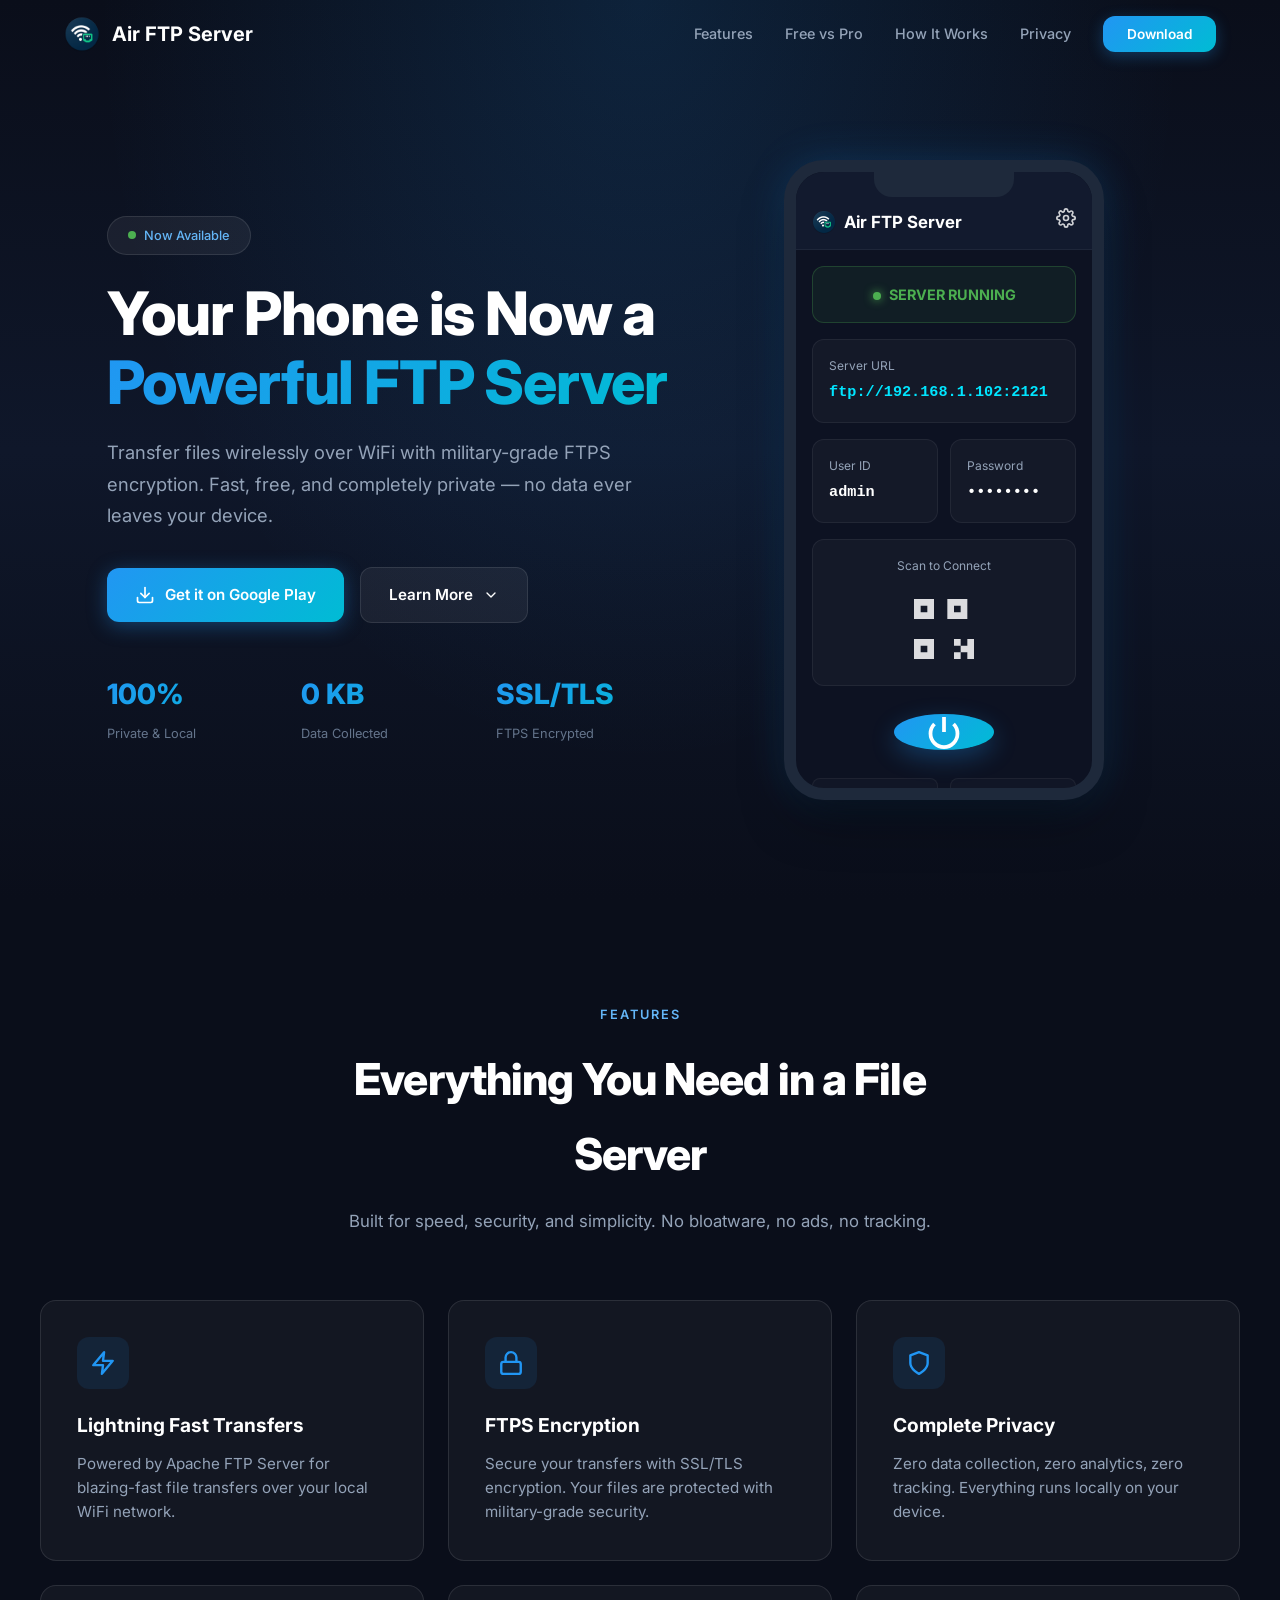
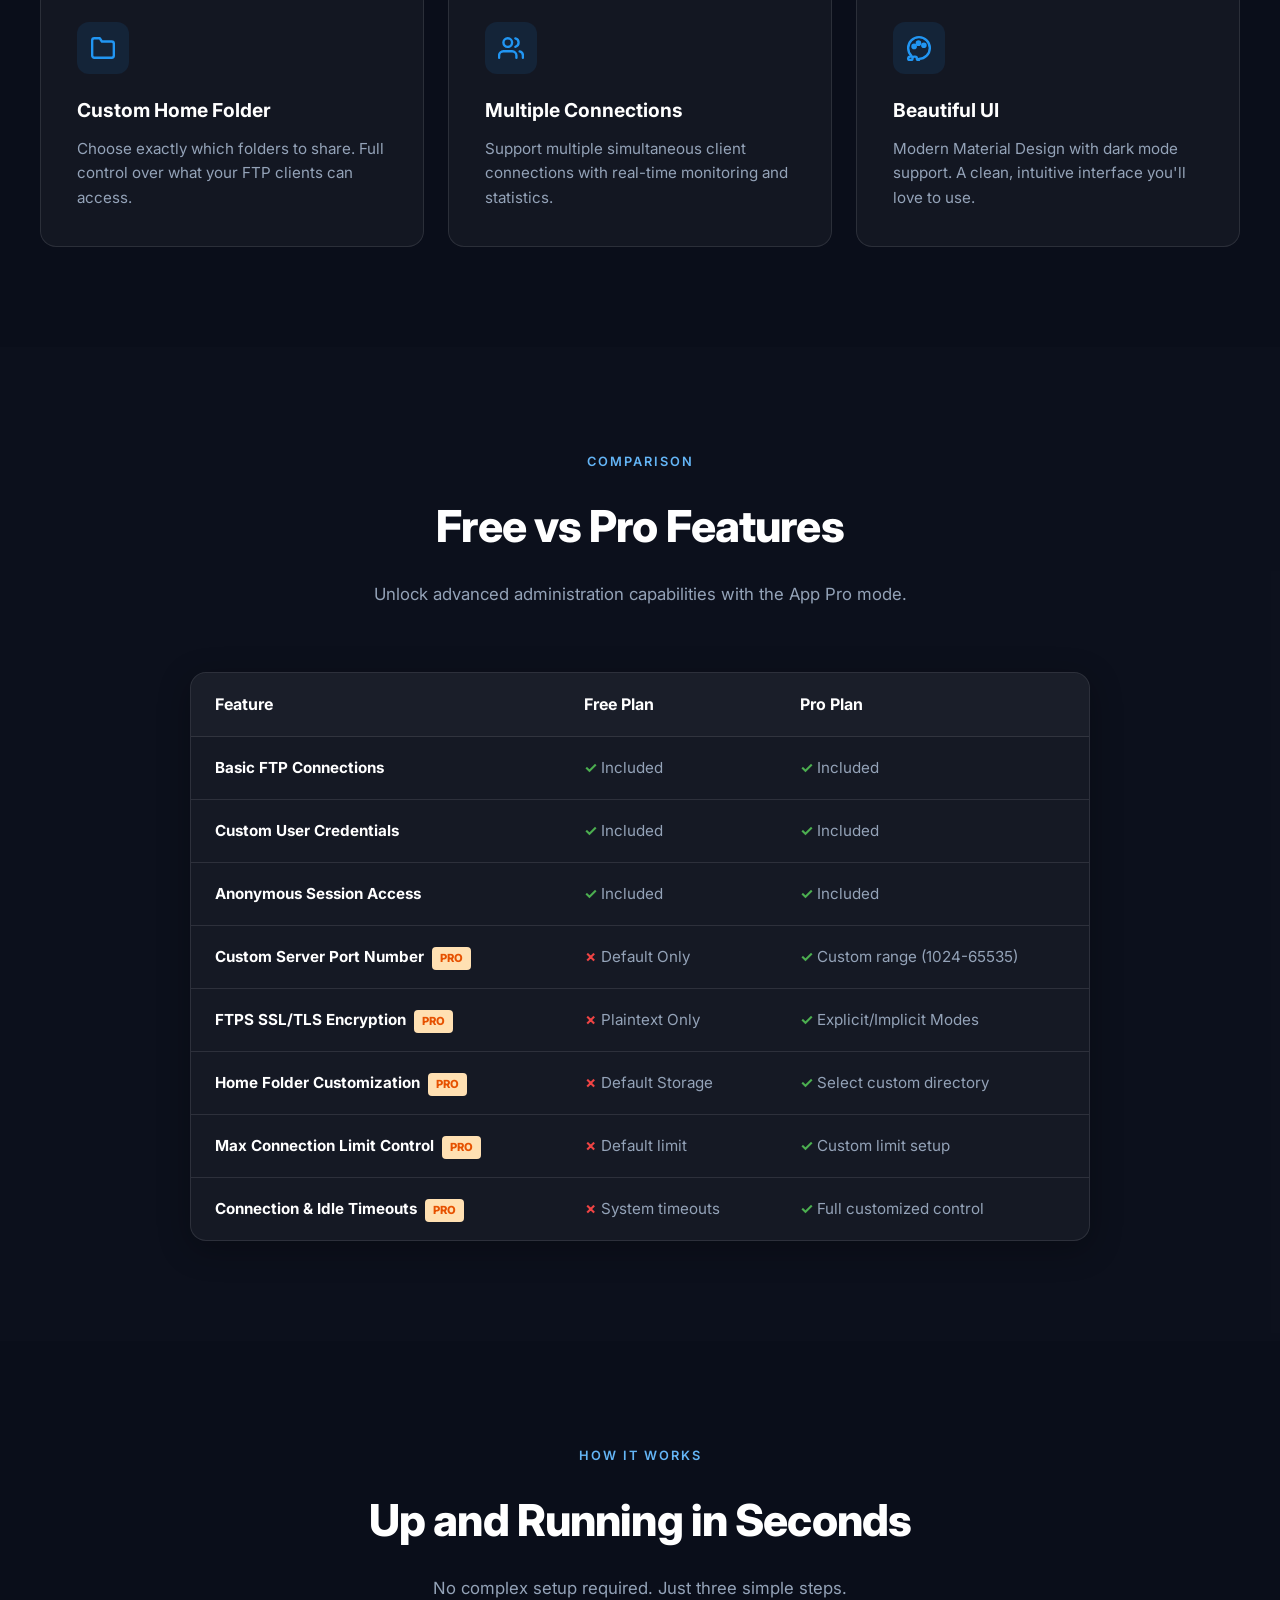
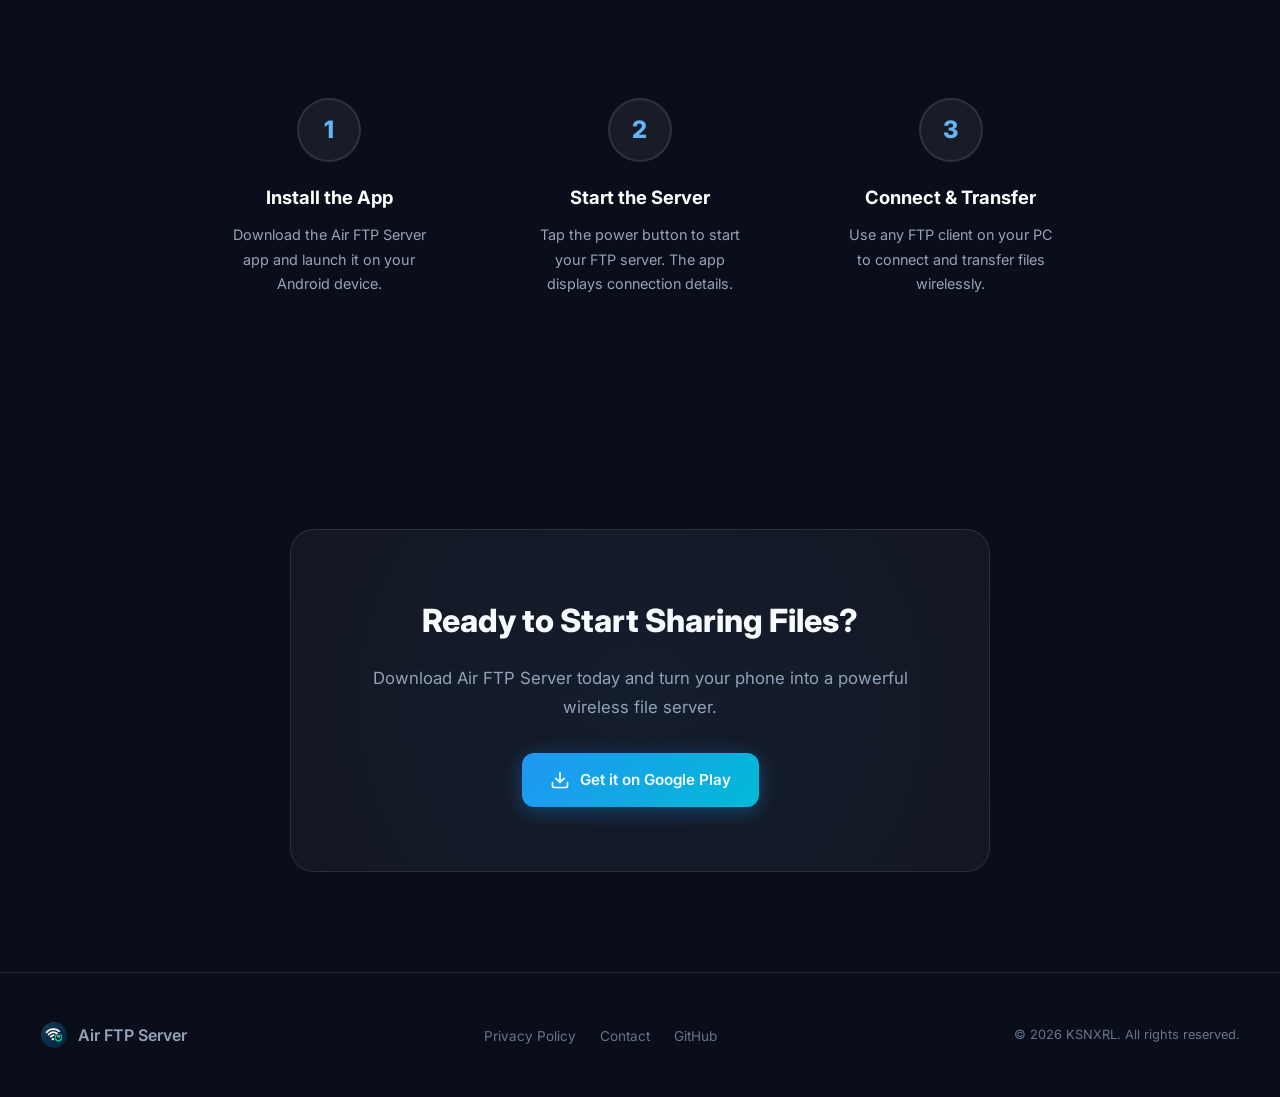
==== commit ffc378b2: "Update download links and text to official Google Play Store page" ====
--- a/index.html
+++ b/index.html
@@ -61,13 +61,13 @@
                 <p class="hero-desc">Transfer files wirelessly over WiFi with military-grade FTPS encryption. Fast, free, and completely private — no data ever leaves your device.</p>
                 
                 <div class="hero-actions">
-                    <a href="#download" class="btn-primary" id="heroDownloadBtn">
+                    <a href="https://play.google.com/store/apps/details?id=com.airftp.server&pcampaignid=web_share" target="_blank" rel="noopener" class="btn-primary" id="heroDownloadBtn">
                         <svg width="20" height="20" viewBox="0 0 24 24" fill="none" stroke="currentColor" stroke-width="2" stroke-linecap="round" stroke-linejoin="round">
                             <path d="M21 15v4a2 2 0 0 1-2 2H5a2 2 0 0 1-2-2v-4"/>
                             <polyline points="7 10 12 15 17 10"/>
                             <line x1="12" y1="15" x2="12" y2="3"/>
                         </svg>
-                        Download APK
+                        Get it on Google Play
                     </a>
                     <a href="#features" class="btn-secondary" id="heroLearnBtn">
                         Learn More
@@ -347,13 +347,13 @@
         <div class="cta-box animate-on-scroll">
             <h2>Ready to Start Sharing Files?</h2>
             <p>Download Air FTP Server today and turn your phone into a powerful wireless file server.</p>
-            <a href="https://github.com/Kisu06/Air-FTP-Server/releases" class="btn-primary" id="ctaDownloadBtn">
+            <a href="https://play.google.com/store/apps/details?id=com.airftp.server&pcampaignid=web_share" target="_blank" rel="noopener" class="btn-primary" id="ctaDownloadBtn">
                 <svg width="20" height="20" viewBox="0 0 24 24" fill="none" stroke="currentColor" stroke-width="2" stroke-linecap="round" stroke-linejoin="round">
                     <path d="M21 15v4a2 2 0 0 1-2 2H5a2 2 0 0 1-2-2v-4"/>
                     <polyline points="7 10 12 15 17 10"/>
                     <line x1="12" y1="15" x2="12" y2="3"/>
                 </svg>
-                Download APK
+                Get it on Google Play
             </a>
         </div>
     </section>
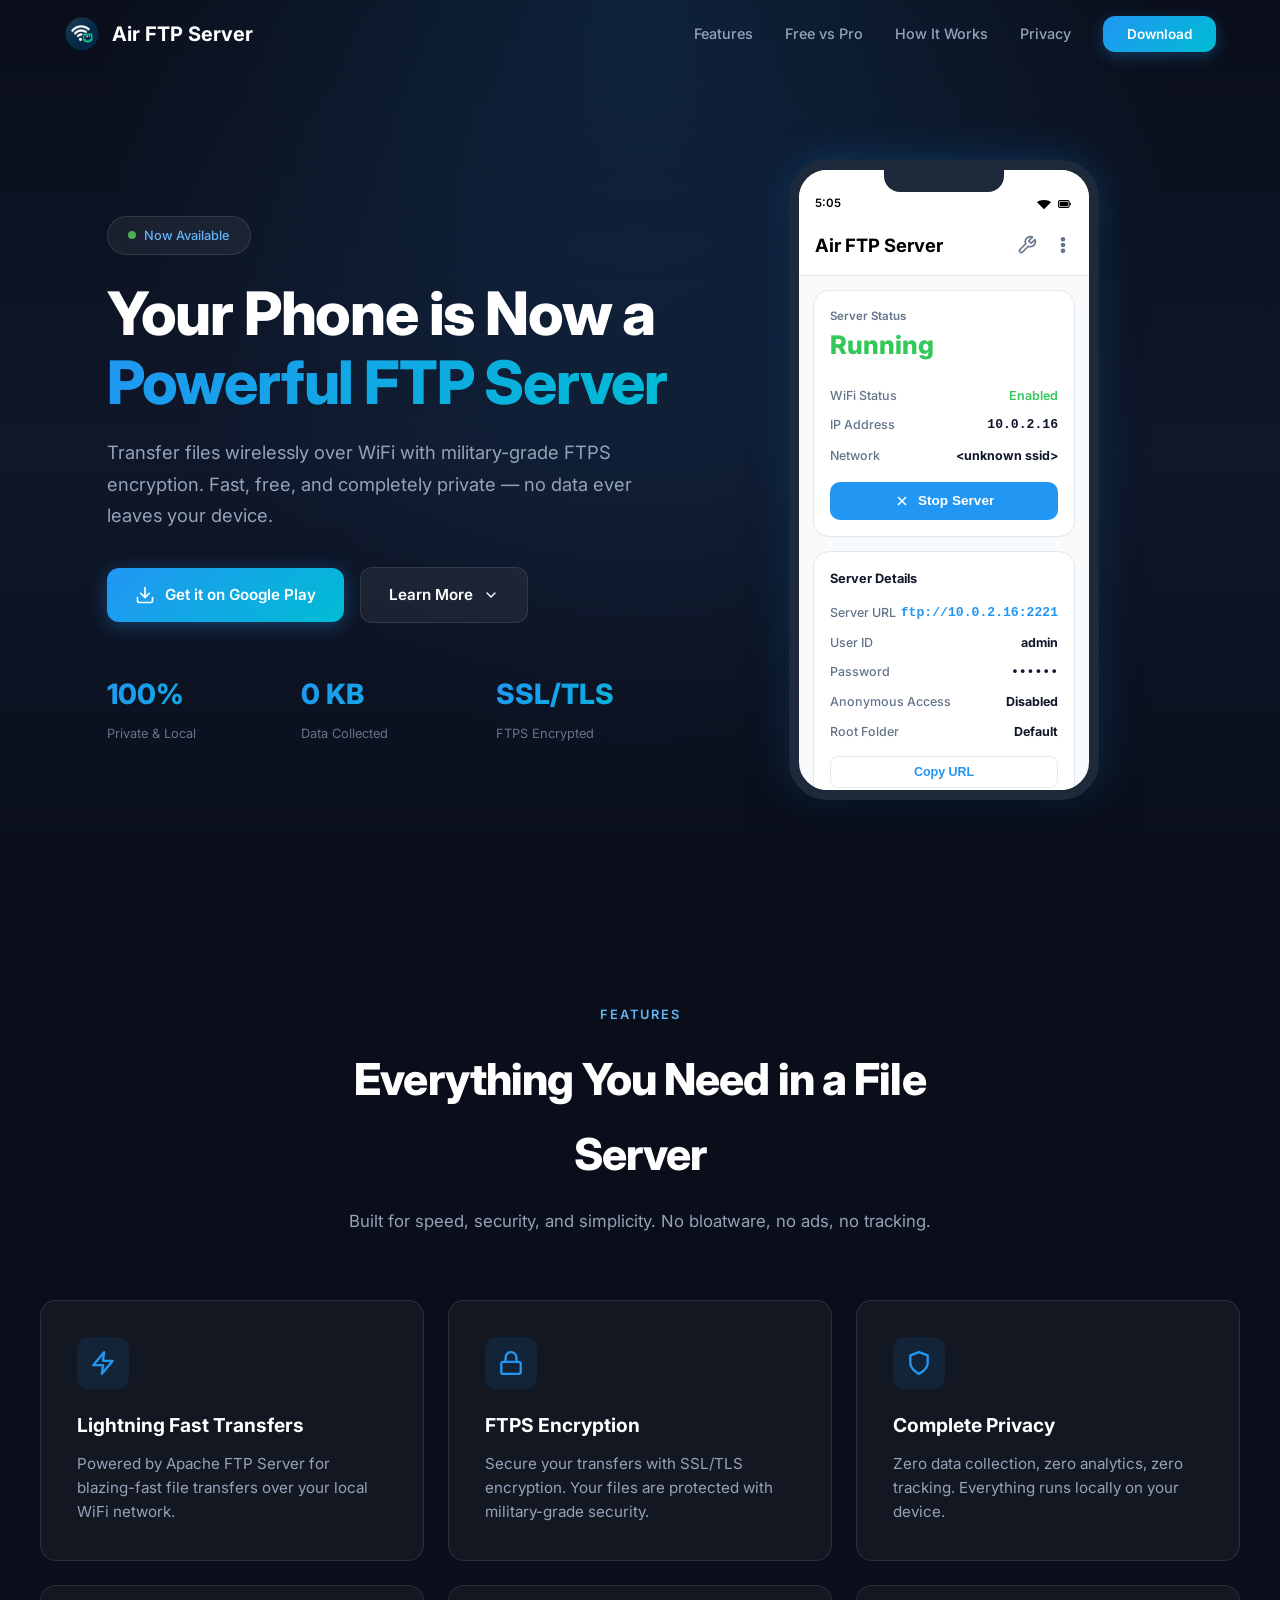
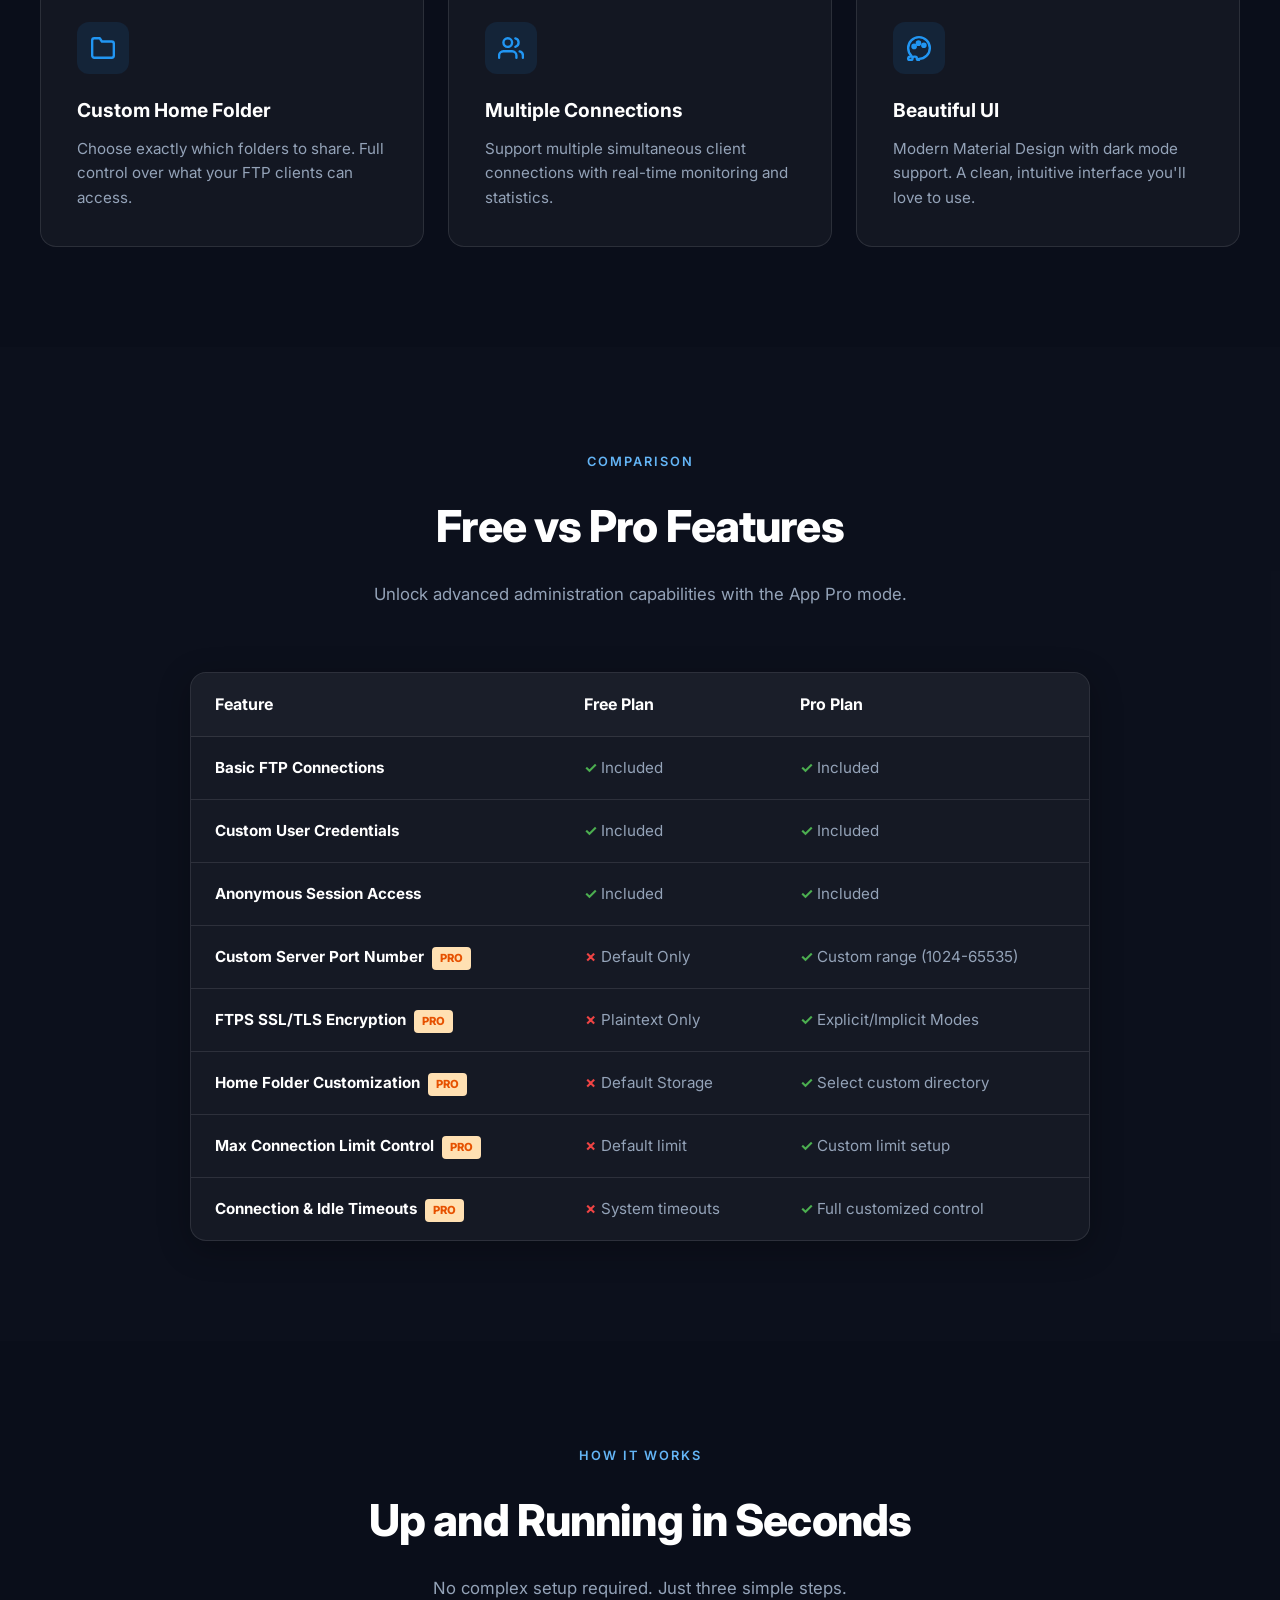
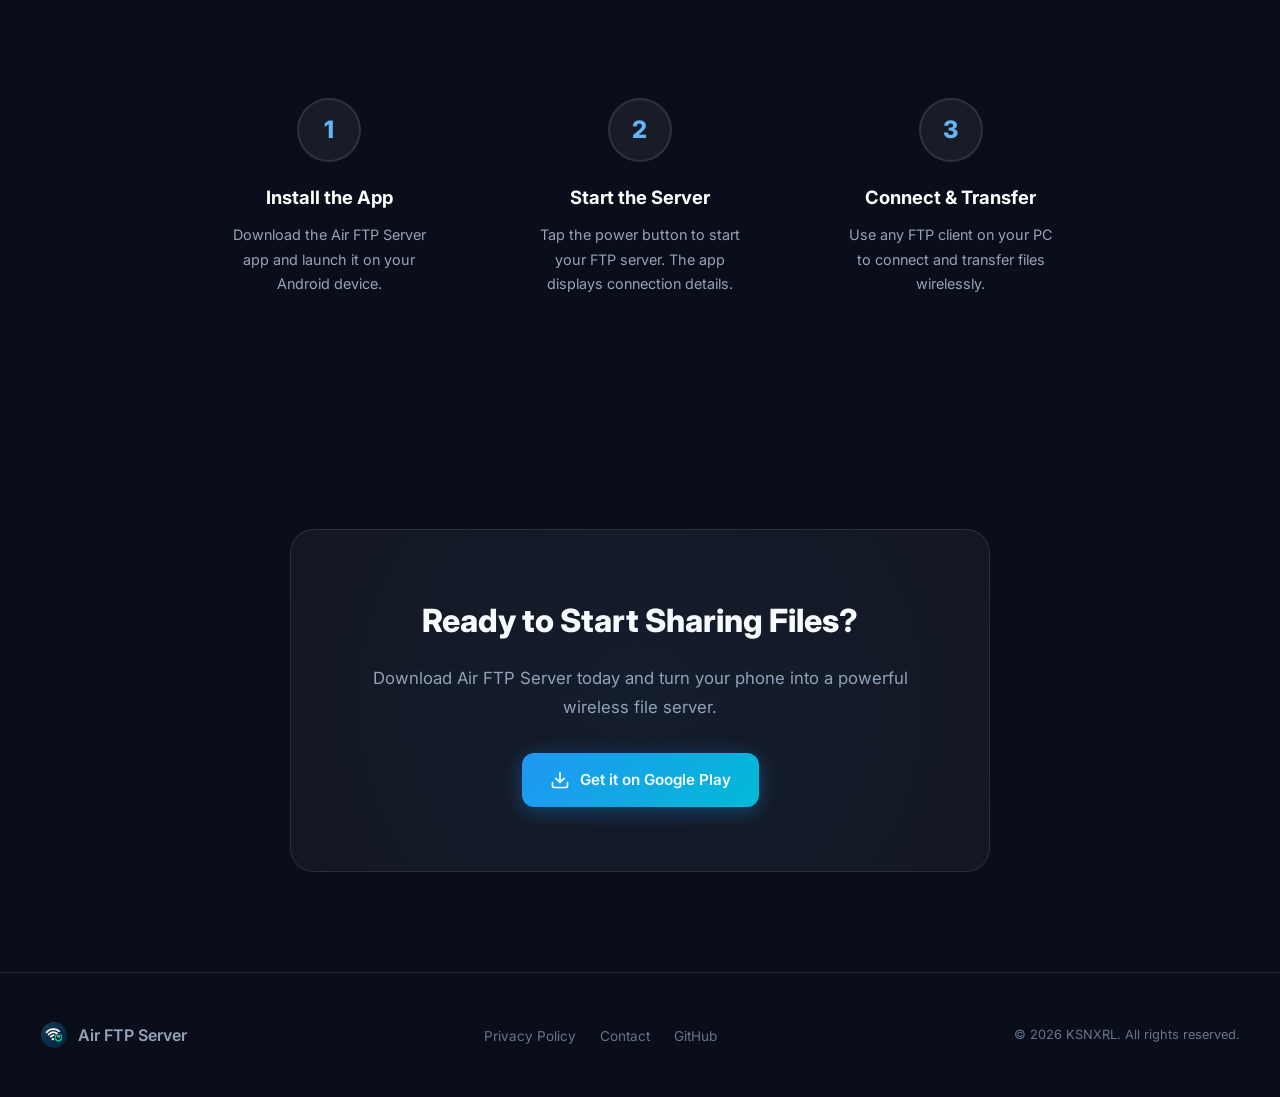
==== commit c7e17839: "Update phone mockup to 100% match real Android app screenshots in both Stopped and Running states" ====
--- a/index.html
+++ b/index.html
@@ -97,74 +97,144 @@
             <!-- Right: Interactive App Preview Mockup -->
             <div class="hero-visual">
                 <div class="phone-mockup">
-                    <div class="screen-header">
-                        <div class="screen-title">
-                            <img src="logo.png" alt="Air FTP Logo" style="width: 24px; height: 24px; border-radius: 6px;">
-                            Air FTP Server
-                        </div>
-                        <!-- Settings Icon Link Simulation -->
-                        <div style="cursor: pointer; opacity: 0.8;">
-                            <svg width="20" height="20" viewBox="0 0 24 24" fill="none" stroke="white" stroke-width="2">
-                                <circle cx="12" cy="12" r="3"></circle>
-                                <path d="M19.4 15a1.65 1.65 0 0 0 .33 1.82l.06.06a2 2 0 1 1-2.83 2.83l-.06-.06a1.65 1.65 0 0 0-1.82-.33 1.65 1.65 0 0 0-1 1.51V21a2 2 0 0 1-4 0v-.09A1.65 1.65 0 0 0 9 19.4a1.65 1.65 0 0 0-1.82.33l-.06.06a2 2 0 1 1-2.83-2.83l.06-.06a1.65 1.65 0 0 0 .33-1.82 1.65 1.65 0 0 0-1.51-1H3a2 2 0 0 1 0-4h.09A1.65 1.65 0 0 0 4.6 9a1.65 1.65 0 0 0-.33-1.82l-.06-.06a2 2 0 1 1 2.83-2.83l.06.06a1.65 1.65 0 0 0 1.82.33H9a1.65 1.65 0 0 0 1-1.51V3a2 2 0 0 1 4 0v.09a1.65 1.65 0 0 0 1 1.51 1.65 1.65 0 0 0 1.82-.33l.06-.06a2 2 0 1 1 2.83 2.83l-.06.06a1.65 1.65 0 0 0-.33 1.82V9a1.65 1.65 0 0 0 1.51 1H21a2 2 0 0 1 0 4h-.09a1.65 1.65 0 0 0-1.51 1z"></path>
+                    
+                    <!-- Phone Status Bar -->
+                    <div class="phone-status-bar">
+                        <span class="phone-time">5:05</span>
+                        <div class="phone-status-icons">
+                            <!-- WiFi icon SVG -->
+                            <svg width="14" height="14" viewBox="0 0 24 24" fill="currentColor" style="color: #000000;">
+                                <path d="M12 21l-12-12c5-5 19-5 24 0z"/>
+                            </svg>
+                            <!-- Battery icon SVG -->
+                            <svg width="16" height="14" viewBox="0 0 24 24" fill="currentColor" style="color: #000000;">
+                                <rect x="1" y="6" width="18" height="12" rx="2" ry="2" fill="none" stroke="currentColor" stroke-width="2"/>
+                                <rect x="3" y="8" width="14" height="8" fill="currentColor"/>
+                                <path d="M20 10h2v4h-2z" fill="currentColor"/>
                             </svg>
                         </div>
                     </div>
+
+                    <!-- App Title Bar -->
+                    <div class="phone-app-bar">
+                        <span class="app-bar-title">Air FTP Server</span>
+                        <div class="app-bar-actions">
+                            <!-- Settings/Wrench icon SVG -->
+                            <svg width="20" height="20" viewBox="0 0 24 24" fill="none" stroke="currentColor" stroke-width="2" stroke-linecap="round" stroke-linejoin="round" class="action-icon">
+                                <path d="M14.7 6.3a1 1 0 0 0 0 1.4l1.6 1.6a1 1 0 0 0 1.4 0l3.77-3.77a6 6 0 0 1-7.94 7.94l-6.91 6.91a2.12 2.12 0 0 1-3-3l6.91-6.91a6 6 0 0 1 7.94-7.94l-3.76 3.76z"></path>
+                            </svg>
+                            <!-- 3-dot Menu Icon SVG -->
+                            <svg width="20" height="20" viewBox="0 0 24 24" fill="none" stroke="currentColor" stroke-width="2.5" class="action-icon">
+                                <circle cx="12" cy="5" r="1.5" fill="currentColor"></circle>
+                                <circle cx="12" cy="12" r="1.5" fill="currentColor"></circle>
+                                <circle cx="12" cy="19" r="1.5" fill="currentColor"></circle>
+                            </svg>
+                        </div>
+                    </div>
                     
                     <div class="screen-body">
-                        <!-- Server Status Card (Interactive) -->
-                        <div class="mock-status-card" id="mockStatusCard">
-                            <span class="status-indicator" id="mockStatusText">
-                                <span class="status-dot"></span>
-                                Server Running
-                            </span>
+                        
+                        <!-- 1. Server Status Card -->
+                        <div class="app-card status-card">
+                            <div class="card-label">Server Status</div>
+                            <div class="status-value running" id="mockStatusVal">Running</div>
+                            
+                            <div class="card-row" style="margin-top: 12px;">
+                                <span class="row-label">WiFi Status</span>
+                                <span class="row-value wifi-enabled">Enabled</span>
+                            </div>
+                            <div class="card-row">
+                                <span class="row-label">IP Address</span>
+                                <span class="row-value font-mono">10.0.2.16</span>
+                            </div>
+                            <div class="card-row" style="margin-bottom: 16px;">
+                                <span class="row-label">Network</span>
+                                <span class="row-value font-bold">&lt;unknown ssid&gt;</span>
+                            </div>
+
+                            <!-- Start/Stop Server Button -->
+                            <button class="app-main-btn" id="mockActionBtn">
+                                <span class="btn-content-wrapper" id="mockBtnContent">
+                                    <svg viewBox="0 0 24 24" fill="none" stroke="currentColor" stroke-width="2.5" class="btn-icon" style="width:16px; height:16px;">
+                                        <line x1="18" y1="6" x2="6" y2="18"></line>
+                                        <line x1="6" y1="6" x2="18" y2="18"></line>
+                                    </svg>
+                                    Stop Server
+                                </span>
+                            </button>
                         </div>
                         
-                        <!-- Server Details -->
-                        <div class="mock-info-card">
-                            <div class="mock-info-label">Server URL</div>
-                            <div class="mock-info-value" id="mockServerUrl">ftp://192.168.1.102:2121</div>
+                        <!-- 2. State-dependent Cards Container -->
+                        <div id="mockDynamicContainer" style="display: flex; flex-direction: column; gap: 14px; width: 100%;">
+                            
+                            <!-- RUNNING STATE CARDS (Initial) -->
+                            <!-- Server Details Card -->
+                            <div class="app-card details-card" id="mockDetailsCard">
+                                <div class="card-title">Server Details</div>
+                                
+                                <div class="card-row">
+                                    <span class="row-label">Server URL</span>
+                                    <span class="row-value font-mono text-primary font-bold" id="mockServerUrl">ftp://10.0.2.16:2221</span>
+                                </div>
+                                <div class="card-row">
+                                    <span class="row-label">User ID</span>
+                                    <span class="row-value font-bold">admin</span>
+                                </div>
+                                <div class="card-row">
+                                    <span class="row-label">Password</span>
+                                    <span class="row-value font-mono">••••••</span>
+                                </div>
+                                <div class="card-row">
+                                    <span class="row-label">Anonymous Access</span>
+                                    <span class="row-value font-bold">Disabled</span>
+                                </div>
+                                <div class="card-row" style="margin-bottom: 14px;">
+                                    <span class="row-label">Root Folder</span>
+                                    <span class="row-value font-bold">Default</span>
+                                </div>
+
+                                <button class="app-secondary-btn" id="mockCopyUrlBtn">Copy URL</button>
+                            </div>
+
+                            <!-- QR Code Card -->
+                            <div class="app-card qr-card" id="mockQrCard" style="text-align: center;">
+                                <div class="card-title" style="margin-bottom: 12px; font-size: 0.8rem; font-weight: 700; color: #64748B;">Scan QR Code to Connect</div>
+                                <!-- Clean Vector QR Code -->
+                                <svg width="110" height="110" viewBox="0 0 29 29" fill="black" style="margin: 0 auto; display: block; background: white; padding: 6px; border: 1px solid #E2E8F0; border-radius: 4px;">
+                                    <path d="M0 0h7v7H0zm1 1v5h5V1zm1 1h3v3H2zm6-2h1v1H8zm1 1h1v1H9zm-1 1h2v1H8zm2-3h1v1h-1zm2 0h1v1h-1zm1 1h3v1h-3zm0 1h1v1h-1zm2 0h1v1h-1zm-3 1h2v1h-2zm3 0h1v1h-1zm-3 1h1v1h-1zm1 1h2v1h-2zm-3-2h1v1h-1zm0 2h1v1h-1zm-1-1h1v1h-1zm7 2h1v1h-1zm1-5h1v1h-1zm2 1h1v1h-1zm-1 1h1v1h-1zm1 1h1v1h-1zm-2 1h1v1h-1zm3-4h1v1h-1zm0 2h1v1h-1zm0 2h1v1h-1zm2-4h1v1h-1zm-1 1h1v1h-1zm1 1h1v1h-1zm-1 1h1v1h-1zm1 1h1v1h-1zm2-5h7v7h-7zm1 1v5h5V23zm1 1h3v3H24zm-14-1H9v1h1zm-1 1H8v1h1zm2-2H9v1h2zm1 2h-1v1h1zm-2 1h1v1H9zm3-3h-1v1h1zm-1 1h-1v1h1zm2 2h-1v1h1zM0 22h7v7H0zm1 1v5h5v-5zm1 1h3v3H2z"/>
+                                </svg>
+                            </div>
                         </div>
 
-                        <!-- Credentials -->
-                        <div style="display: grid; grid-template-columns: 1fr 1fr; gap: 12px;">
-                            <div class="mock-info-card">
-                                <div class="mock-info-label">User ID</div>
-                                <div class="mock-info-value" style="color: white;" id="mockUser">admin</div>
-                            </div>
-                            <div class="mock-info-card">
-                                <div class="mock-info-label">Password</div>
-                                <div class="mock-info-value" style="color: white;">••••••••</div>
+                        <!-- STOPPED STATE CARDS (Hidden Initially) -->
+                        <div id="mockStoppedContainer" style="display: none; flex-direction: column; gap: 14px; width: 100%;">
+                            <!-- Transfer Statistics Card -->
+                            <div class="app-card stats-card" id="mockStatsCard">
+                                <div class="card-title">Transfer Statistics</div>
+                                <div class="stats-grid">
+                                    <div class="stat-col">
+                                        <span class="stat-label">Files Uploaded</span>
+                                        <span class="stat-num" id="mockUploadVal">0</span>
+                                    </div>
+                                    <div class="stat-col">
+                                        <span class="stat-label">Files Downloaded</span>
+                                        <span class="stat-num" id="mockDownloadVal">0</span>
+                                    </div>
+                                </div>
+                                <div style="height: 1px; background: #E2E8F0; margin: 12px 0;"></div>
+                                <div class="card-row">
+                                    <span class="row-label">Total Transferred</span>
+                                    <span class="row-value font-bold text-primary font-mono" id="mockTotalVal">0.00 MB</span>
+                                </div>
+                            </div>
+
+                            <!-- Connected Clients Card -->
+                            <div class="app-card clients-card" id="mockClientsCard">
+                                <div class="card-title">Connected Clients</div>
+                                <div class="clients-empty">No active connections</div>
                             </div>
                         </div>
 
-                        <!-- Scan QR Connection -->
-                        <div class="mock-info-card" style="text-align: center; display: flex; flex-direction: column; align-items: center; justify-content: center; gap: 8px;">
-                            <div class="mock-info-label">Scan to Connect</div>
-                            <!-- Mock QR Code in SVG -->
-                            <svg width="80" height="80" viewBox="0 0 24 24" fill="white" style="opacity: 0.85;">
-                                <path d="M3 3h6v6H3zm2 2v2h2V5zm8-2h6v6h-6zm2 2v2h2V5zM3 15h6v6H3zm2 2v2h2v-2zm10-2h2v2h-2zm2 2h2v2h-2zm-2 2h2v2h-2zm4-4h2v6h-2z"/>
-                            </svg>
-                        </div>
-
-                        <!-- Interactive Stop/Start Trigger -->
-                        <button class="mock-power-btn" id="mockPowerBtn">
-                            <svg viewBox="0 0 24 24" fill="none" stroke="currentColor" stroke-width="2.5">
-                                <path d="M18.36 6.64a9 9 0 1 1-12.73 0M12 2v10"/>
-                            </svg>
-                        </button>
-
-                        <!-- Real-time Stats Grid -->
-                        <div class="mock-stats-grid">
-                            <div class="mock-stat-box">
-                                <div class="mock-stat-num" id="mockUpload">12.8 MB/s</div>
-                                <div class="mock-stat-lbl">Upload</div>
-                            </div>
-                            <div class="mock-stat-box">
-                                <div class="mock-stat-num" id="mockDownload">1.4 MB/s</div>
-                                <div class="mock-stat-lbl">Download</div>
-                            </div>
-                        </div>
                     </div>
                 </div>
             </div>
--- a/style.css
+++ b/style.css
@@ -365,12 +365,12 @@
 }
 
 .phone-mockup {
-    width: 320px;
+    width: 310px;
     height: 640px;
-    background: #0d1222;
-    border: 12px solid #1e293b;
-    border-radius: 40px;
-    box-shadow: 0 25px 50px -12px rgba(0,0,0,0.5), 0 0 40px rgba(33, 150, 243, 0.2);
+    background: #F8FAFC;
+    border: 10px solid #1e293b;
+    border-radius: 38px;
+    box-shadow: 0 25px 50px -12px rgba(0,0,0,0.5), 0 0 40px rgba(33, 150, 243, 0.25);
     position: relative;
     overflow: hidden;
     display: flex;
@@ -384,166 +384,239 @@
     top: 0;
     left: 50%;
     transform: translateX(-50%);
-    width: 140px;
-    height: 25px;
+    width: 120px;
+    height: 22px;
     background: #1e293b;
-    border-bottom-left-radius: 18px;
-    border-bottom-right-radius: 18px;
+    border-bottom-left-radius: 16px;
+    border-bottom-right-radius: 16px;
     z-index: 10;
 }
 
-/* Phone Screen UI */
-.screen-header {
-    background: #121a2e;
-    padding: 36px 16px 12px;
+/* Phone Status Bar */
+.phone-status-bar {
+    padding: 24px 16px 8px;
+    background: #FFFFFF;
     display: flex;
     justify-content: space-between;
     align-items: center;
-    border-bottom: 1px solid rgba(255,255,255,0.05);
-}
-
-.screen-title {
+    font-size: 0.72rem;
+    color: #000000;
+    font-weight: 600;
+    font-family: inherit;
+    z-index: 5;
+}
+
+.phone-status-icons {
+    display: flex;
+    gap: 6px;
+    align-items: center;
+}
+
+/* Phone App Bar */
+.phone-app-bar {
+    background: #FFFFFF;
+    padding: 8px 16px 14px;
+    display: flex;
+    justify-content: space-between;
+    align-items: center;
+    border-bottom: 1px solid #E2E8F0;
+    z-index: 5;
+}
+
+.app-bar-title {
+    color: #000000;
     font-weight: 700;
-    font-size: 1.05rem;
-    color: var(--text);
-    display: flex;
-    align-items: center;
-    gap: 8px;
-}
-
-.screen-title svg {
-    width: 20px;
-    height: 20px;
-}
-
+    font-size: 1.15rem;
+}
+
+.app-bar-actions {
+    display: flex;
+    gap: 16px;
+    color: #64748B;
+}
+
+.action-icon {
+    cursor: pointer;
+    transition: color 0.2s;
+}
+
+.action-icon:hover {
+    color: #000000;
+}
+
+/* Screen Body */
 .screen-body {
     flex: 1;
+    padding: 14px;
+    display: flex;
+    flex-direction: column;
+    gap: 14px;
+    overflow-y: auto;
+    text-align: left;
+}
+
+/* Sleek light card layouts matching screenshots */
+.app-card {
+    background: #FFFFFF;
+    border-radius: 16px;
     padding: 16px;
+    border: 1px solid #E2E8F0;
+    box-shadow: 0 1px 3px rgba(0,0,0,0.02);
     display: flex;
     flex-direction: column;
-    gap: 16px;
-    overflow-y: auto;
-}
-
-/* Status Card */
-.mock-status-card {
-    background: rgba(76, 175, 80, 0.08);
-    border: 1px solid rgba(76, 175, 80, 0.25);
-    border-radius: var(--radius-sm);
-    padding: 14px;
+    transition: var(--transition);
+}
+
+.card-label {
+    font-size: 0.72rem;
+    color: #64748B;
+    font-weight: 600;
+    margin-bottom: 4px;
+    text-transform: none;
+}
+
+.status-value {
+    font-size: 1.6rem;
+    font-weight: 800;
+    line-height: 1.2;
+    margin-bottom: 12px;
+}
+
+.status-value.stopped {
+    color: #ef4444;
+}
+
+.status-value.running {
+    color: #34C759;
+}
+
+.card-row {
+    display: flex;
+    justify-content: space-between;
+    margin-bottom: 8px;
+    font-size: 0.78rem;
+}
+
+.card-row:last-of-type {
+    margin-bottom: 0;
+}
+
+.row-label {
+    color: #64748B;
+    font-weight: 500;
+}
+
+.row-value {
+    color: #0F172A;
+    font-weight: 600;
+}
+
+.row-value.wifi-enabled {
+    color: #34C759;
+}
+
+.row-value.font-mono {
+    font-family: monospace;
+    font-size: 0.82rem;
+}
+
+.row-value.font-bold {
+    font-weight: 700;
+}
+
+.row-value.text-primary {
+    color: #2196F3;
+}
+
+/* Real blue Android button */
+.app-main-btn {
+    background: #2196F3;
+    color: #FFFFFF;
+    border: none;
+    border-radius: 10px;
+    padding: 11px;
+    font-weight: 700;
+    font-size: 0.85rem;
+    cursor: pointer;
+    transition: all 0.2s;
+    display: flex;
+    align-items: center;
+    justify-content: center;
+    width: 100%;
+}
+
+.app-main-btn:hover {
+    background: #1E88E5;
+}
+
+.btn-content-wrapper {
+    display: flex;
+    align-items: center;
+    gap: 8px;
+}
+
+.btn-icon {
+    width: 16px;
+    height: 16px;
+}
+
+/* Secondary Action Card and button */
+.card-title {
+    font-size: 0.8rem;
+    font-weight: 700;
+    color: #0F172A;
+    margin-bottom: 12px;
+}
+
+.app-secondary-btn {
+    background: #FFFFFF;
+    color: #2196F3;
+    border: 1px solid #E2E8F0;
+    border-radius: 8px;
+    padding: 8px;
+    font-weight: 600;
+    font-size: 0.78rem;
+    cursor: pointer;
+    transition: all 0.2s;
     text-align: center;
-    transition: var(--transition);
-}
-
-.mock-status-card.stopped {
-    background: rgba(239, 68, 68, 0.08);
-    border-color: rgba(239, 68, 68, 0.25);
-}
-
-.status-indicator {
-    display: inline-flex;
-    align-items: center;
-    gap: 8px;
-    font-weight: 700;
-    font-size: 0.9rem;
-    color: #4CAF50;
-    text-transform: uppercase;
-}
-
-.mock-status-card.stopped .status-indicator {
-    color: #ef4444;
-}
-
-.status-dot {
-    width: 8px;
-    height: 8px;
-    background: #4CAF50;
-    border-radius: 50%;
-    box-shadow: 0 0 10px #4CAF50;
-}
-
-.mock-status-card.stopped .status-dot {
-    background: #ef4444;
-    box-shadow: none;
-}
-
-/* Server URL Card */
-.mock-info-card {
-    background: rgba(255,255,255,0.03);
-    border: 1px solid rgba(255,255,255,0.06);
-    border-radius: var(--radius-sm);
-    padding: 16px;
-}
-
-.mock-info-label {
-    font-size: 0.75rem;
-    color: var(--text-secondary);
-    margin-bottom: 4px;
-}
-
-.mock-info-value {
-    font-family: monospace;
-    font-size: 0.95rem;
-    color: var(--accent);
-    font-weight: 600;
-    word-break: break-all;
-}
-
-/* Toggle Power Button */
-.mock-power-btn {
-    width: 100px;
-    height: 100px;
-    border-radius: 50%;
-    background: linear-gradient(135deg, #2196F3 0%, #00BCD4 100%);
-    box-shadow: 0 8px 24px rgba(33, 150, 243, 0.3);
-    margin: 12px auto;
-    display: flex;
-    align-items: center;
-    justify-content: center;
-    cursor: pointer;
-    transition: var(--transition);
-    border: none;
-    color: white;
-}
-
-.mock-power-btn:hover {
-    transform: scale(1.05);
-}
-
-.mock-power-btn svg {
-    width: 36px;
-    height: 36px;
-}
-
-.mock-power-btn.stopped {
-    background: #334155;
-    box-shadow: none;
-}
-
-/* Real-time Stats Inside Mockup */
-.mock-stats-grid {
+    width: 100%;
+}
+
+.app-secondary-btn:hover {
+    background: #F8FAFC;
+    border-color: #2196F3;
+}
+
+/* Stats Card details */
+.stats-grid {
     display: grid;
     grid-template-columns: 1fr 1fr;
     gap: 12px;
-}
-
-.mock-stat-box {
-    background: rgba(255,255,255,0.02);
-    border: 1px solid rgba(255,255,255,0.05);
-    border-radius: 8px;
-    padding: 10px;
-    text-align: center;
-}
-
-.mock-stat-num {
-    font-weight: 700;
-    font-size: 1rem;
-    color: var(--text);
-}
-
-.mock-stat-lbl {
+    margin-bottom: 6px;
+}
+
+.stat-col {
+    display: flex;
+    flex-direction: column;
+}
+
+.stat-col .stat-label {
     font-size: 0.7rem;
-    color: var(--text-muted);
+    color: #64748B;
+    font-weight: 500;
+    margin-bottom: 2px;
+}
+
+.stat-col .stat-num {
+    font-size: 1.4rem;
+    font-weight: 800;
+    color: #0F172A;
+}
+
+.clients-empty {
+    font-size: 0.76rem;
+    color: #64748B;
+    text-align: left;
 }
 
 /* ── Stats Bar ── */
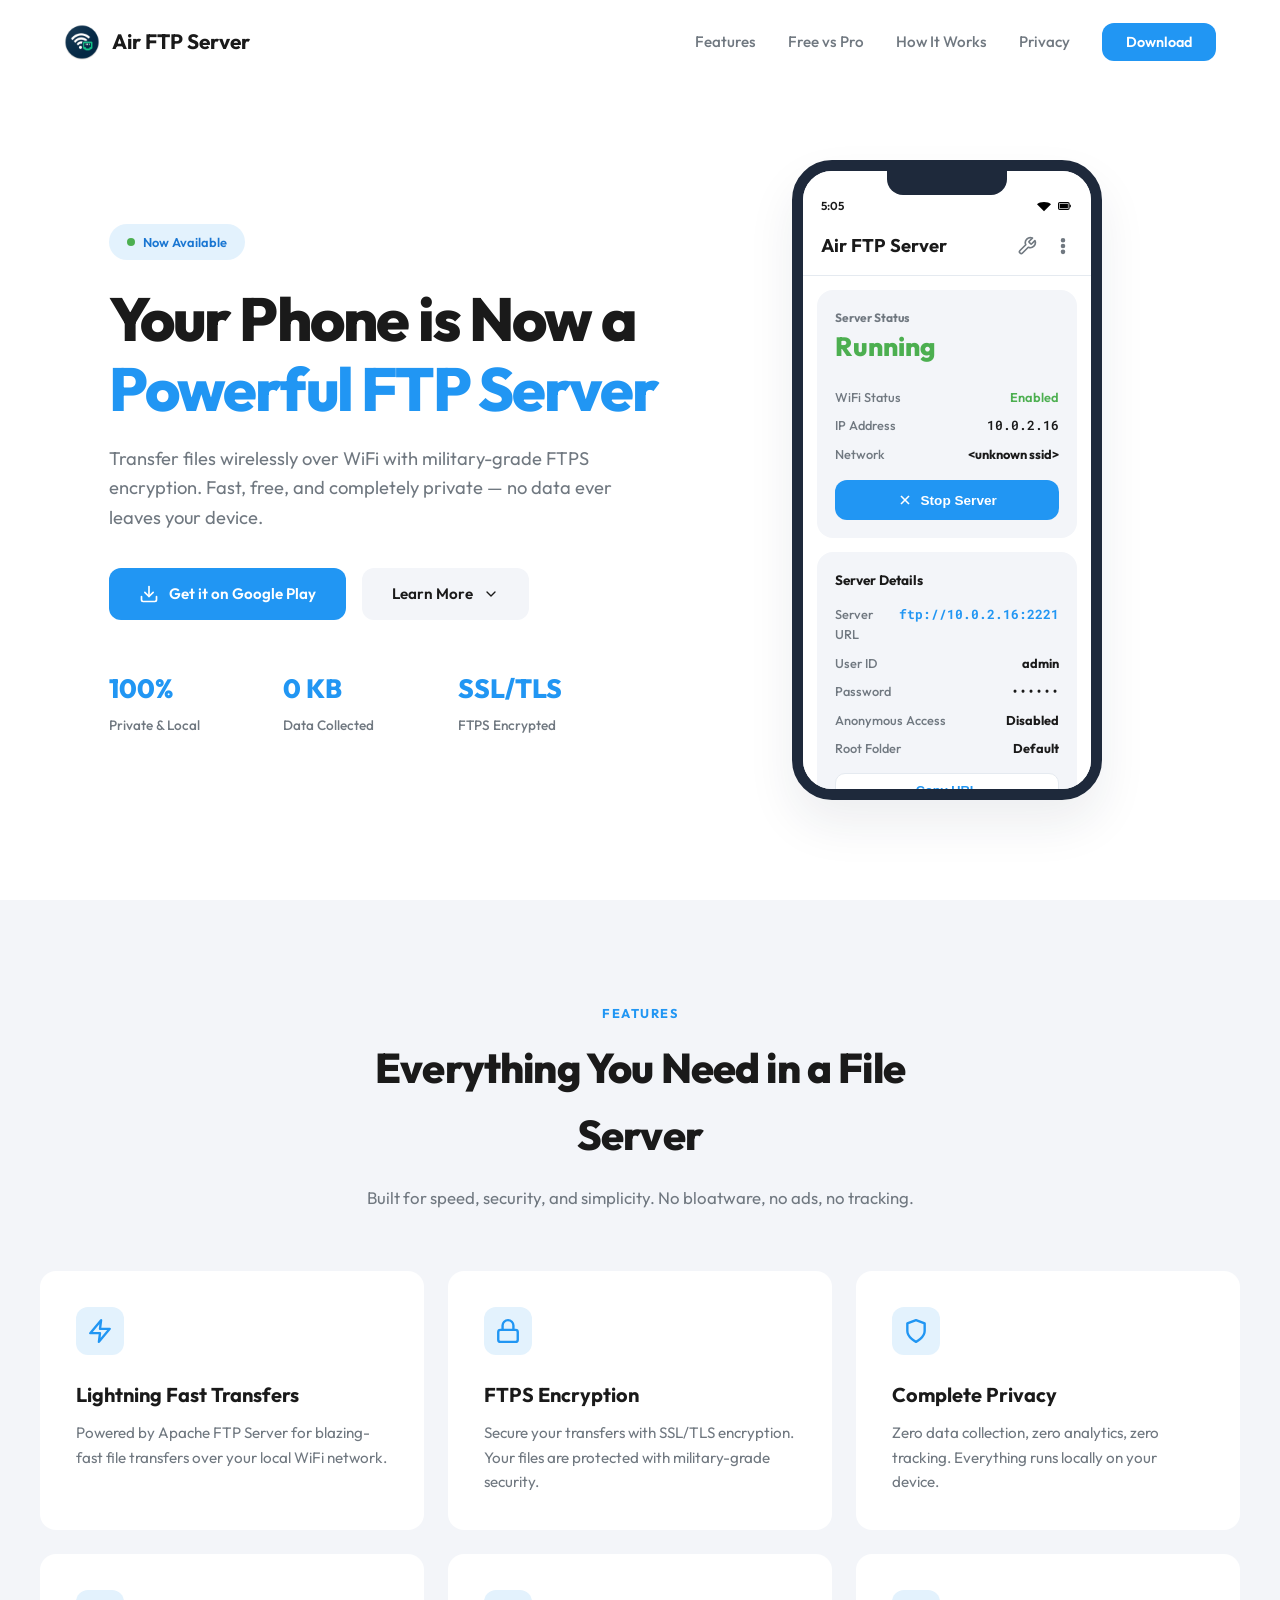
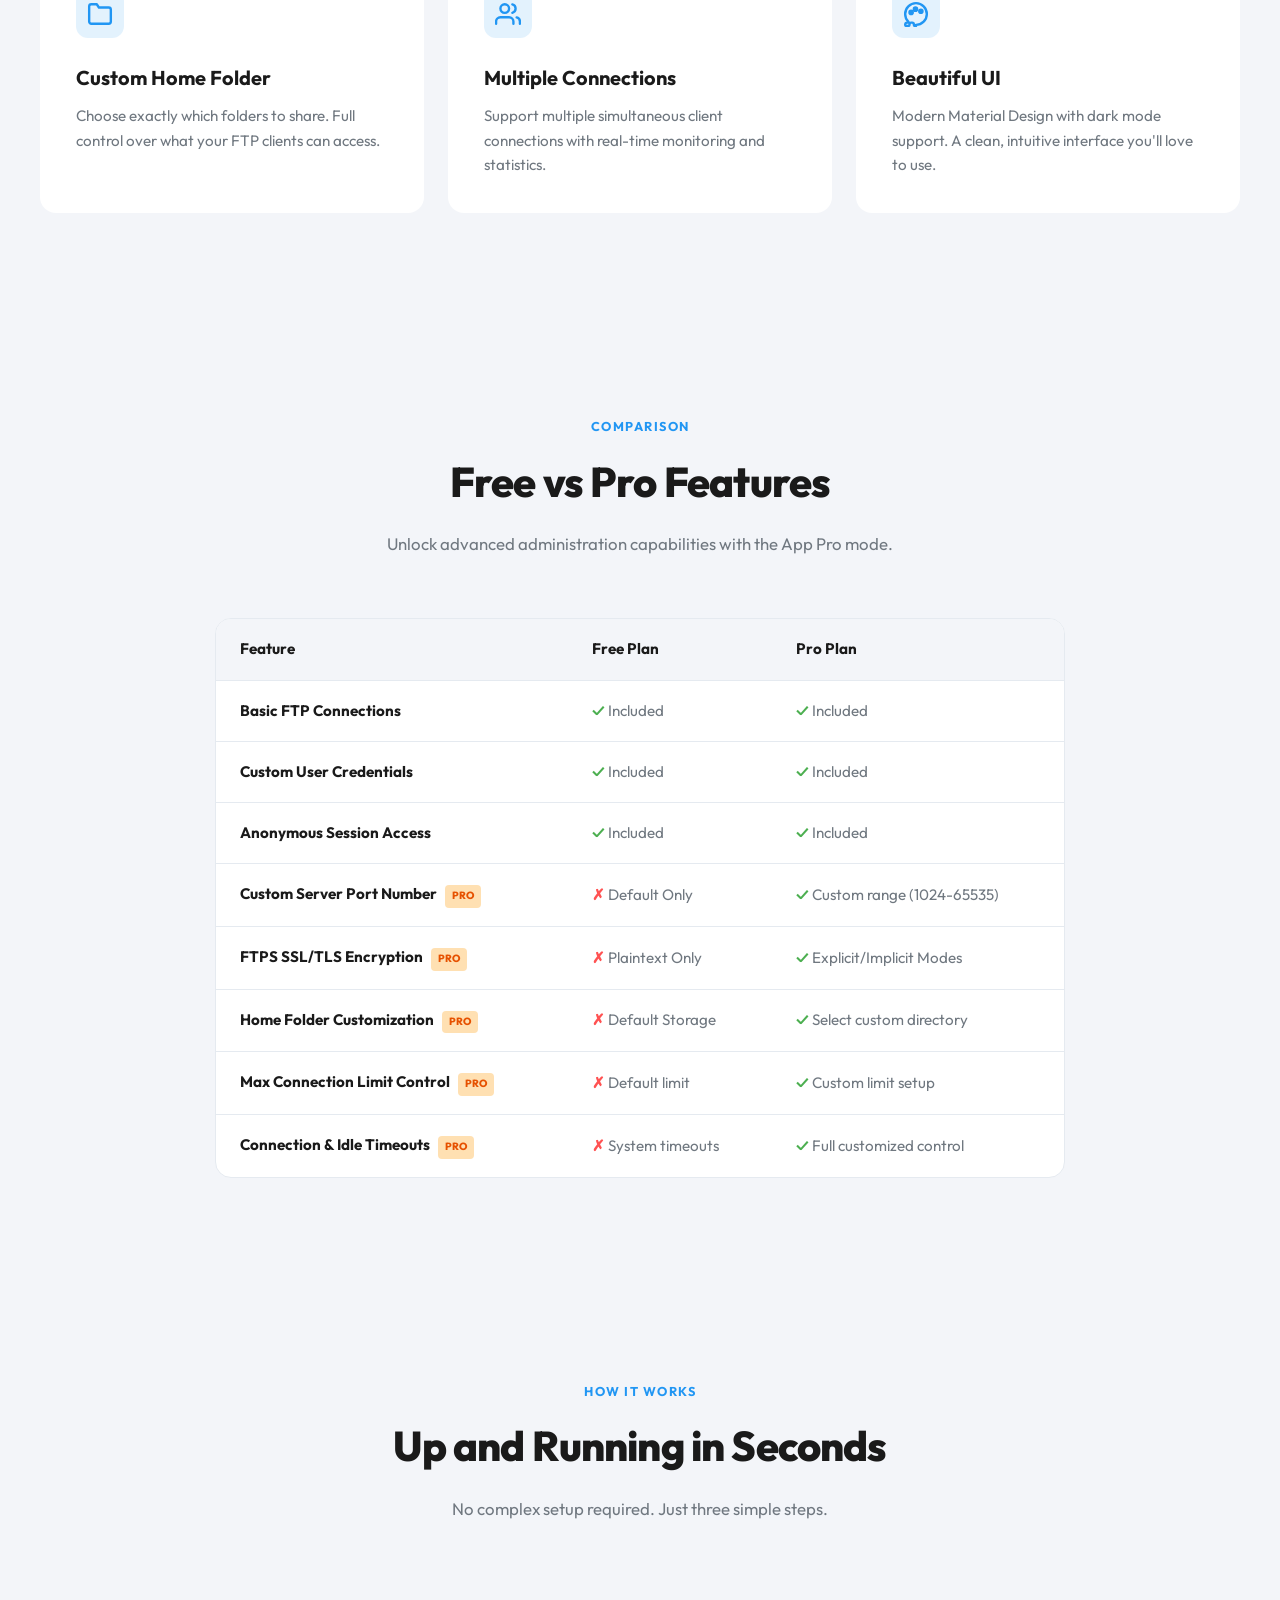
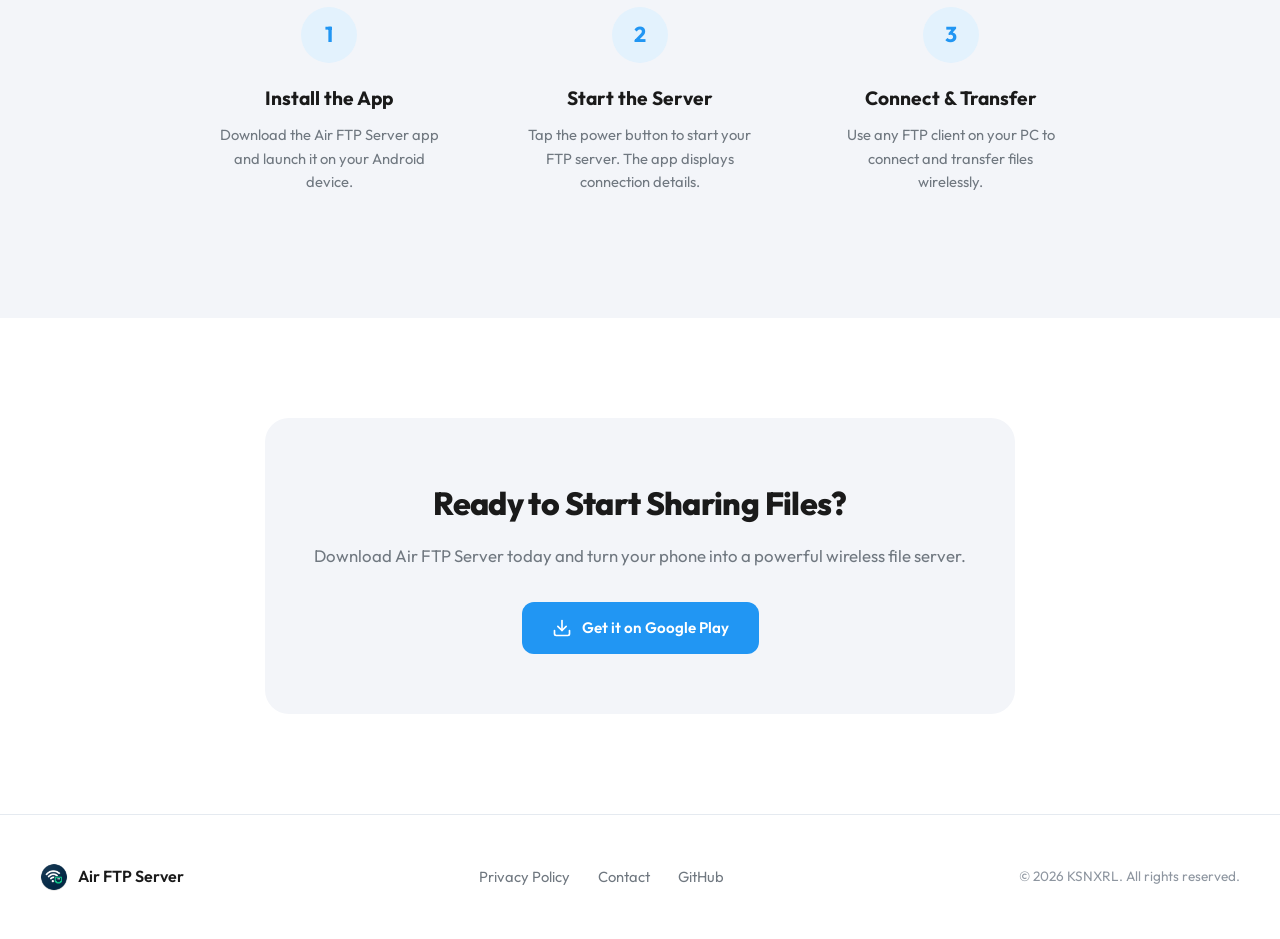
==== commit 3b40024e: "style: realign website colors and flat cards with authentic Android Material 3 design" ====
--- a/index.html
+++ b/index.html
@@ -55,7 +55,7 @@
                 
                 <h1>
                     Your Phone is Now a<br>
-                    <span class="gradient-text">Powerful FTP Server</span>
+                    <span>Powerful FTP Server</span>
                 </h1>
                 
                 <p class="hero-desc">Transfer files wirelessly over WiFi with military-grade FTPS encryption. Fast, free, and completely private — no data ever leaves your device.</p>
--- a/style.css
+++ b/style.css
@@ -1,33 +1,36 @@
-/* ==========================================
-   AIR FTP SERVER — Premium Website Stylesheet
-   Design: Glassmorphism + Modern Dark UI
-   ========================================== */
-
-@import url('https://fonts.googleapis.com/css2?family=Inter:wght@300;400;500;600;700;800;900&display=swap');
-
-/* ── CSS Custom Properties ── */
+/* ==========================================================================
+   AIR FTP SERVER — Premium Website Stylesheet (Authentic Light Material 3)
+   Swaps neon/AI drop shadows for the actual flat Material 3 layout used in the app.
+   Page Background: #FFFFFF | Card Background: #F3F5F9 | Accents: #2196F3
+   ========================================================================== */
+
+@import url('https://fonts.googleapis.com/css2?family=Outfit:wght@300;400;500;600;700;800&family=Roboto+Mono:wght@400;500;700&display=swap');
+
+/* ── CSS Custom Properties (Mapped directly to Android resources) ── */
 :root {
     --primary: #2196F3;
-    --primary-light: #64B5F6;
-    --primary-dark: #1565C0;
-    --accent: #00E5FF;
-    --bg-dark: #0A0E1A;
-    --bg-card: rgba(255, 255, 255, 0.04);
-    --bg-card-hover: rgba(255, 255, 255, 0.08);
-    --glass: rgba(255, 255, 255, 0.06);
-    --glass-border: rgba(255, 255, 255, 0.1);
-    --text: #FFFFFF;
-    --text-secondary: #94A3B8;
-    --text-muted: #64748B;
-    --gradient-primary: linear-gradient(135deg, #2196F3 0%, #00BCD4 100%);
-    --gradient-hero: linear-gradient(180deg, #0A0E1A 0%, #0F172A 50%, #0A0E1A 100%);
-    --gradient-glow: radial-gradient(ellipse at 50% 0%, rgba(33, 150, 243, 0.15) 0%, transparent 60%);
-    --shadow-card: 0 8px 32px rgba(0, 0, 0, 0.3);
-    --shadow-glow: 0 0 60px rgba(33, 150, 243, 0.15);
+    --primary-dark: #1976D2;
+    --accent: #00BCD4;
+    --bg-page: #FFFFFF;       /* App background color */
+    --bg-card: #F3F5F9;       /* App card background color */
+    --bg-card-hover: #E5EAF0;  /* Muted touch hover color */
+    --border-color: #E5EAF0;   /* App divider color */
+    
+    /* Elegant Dark Slate Texts */
+    --text-primary: #1A1A1A;
+    --text-secondary: #707880;
+    --text-muted: #8E96A0;
+    
+    /* Semantic Actions */
+    --success: #4CAF50;
+    --error: #FF5252;
+    --warning: #FFC107;
+    
+    /* Layout Constants */
     --radius: 16px;
     --radius-sm: 12px;
     --radius-lg: 24px;
-    --transition: all 0.3s cubic-bezier(0.4, 0, 0.2, 1);
+    --transition: all 0.2s cubic-bezier(0.4, 0, 0.2, 1);
 }
 
 /* ── Reset & Base ── */
@@ -44,62 +47,21 @@
 }
 
 body {
-    font-family: 'Inter', -apple-system, BlinkMacSystemFont, sans-serif;
-    background: var(--bg-dark);
-    color: var(--text);
-    line-height: 1.7;
+    font-family: 'Outfit', -apple-system, BlinkMacSystemFont, 'Segoe UI', Roboto, sans-serif;
+    background: var(--bg-page);
+    color: var(--text-primary);
+    line-height: 1.6;
     overflow-x: hidden;
 }
 
 a {
-    color: var(--primary-light);
+    color: var(--primary);
     text-decoration: none;
     transition: var(--transition);
 }
 
 a:hover {
-    color: var(--accent);
-}
-
-/* ── Animated Background Particles ── */
-.bg-particles {
-    position: fixed;
-    top: 0;
-    left: 0;
-    width: 100%;
-    height: 100%;
-    pointer-events: none;
-    z-index: 0;
-    overflow: hidden;
-}
-
-.bg-particles::before {
-    content: '';
-    position: absolute;
-    width: 600px;
-    height: 600px;
-    background: radial-gradient(circle, rgba(33, 150, 243, 0.08) 0%, transparent 70%);
-    top: -200px;
-    right: -200px;
-    animation: float-orb 15s ease-in-out infinite;
-}
-
-.bg-particles::after {
-    content: '';
-    position: absolute;
-    width: 500px;
-    height: 500px;
-    background: radial-gradient(circle, rgba(0, 188, 212, 0.06) 0%, transparent 70%);
-    bottom: -150px;
-    left: -150px;
-    animation: float-orb 20s ease-in-out infinite reverse;
-}
-
-@keyframes float-orb {
-    0%, 100% { transform: translate(0, 0) scale(1); }
-    25% { transform: translate(50px, -30px) scale(1.1); }
-    50% { transform: translate(-20px, 50px) scale(0.95); }
-    75% { transform: translate(30px, 20px) scale(1.05); }
+    color: var(--primary-dark);
 }
 
 /* ── Navigation ── */
@@ -109,16 +71,16 @@
     left: 0;
     right: 0;
     z-index: 1000;
-    padding: 16px 0;
+    padding: 24px 0;
     transition: var(--transition);
-    backdrop-filter: blur(0px);
+    background: transparent;
 }
 
 .navbar.scrolled {
-    background: rgba(10, 14, 26, 0.85);
-    backdrop-filter: blur(20px);
-    border-bottom: 1px solid var(--glass-border);
-    padding: 12px 0;
+    background: rgba(255, 255, 255, 0.95);
+    backdrop-filter: blur(12px);
+    border-bottom: 1px solid var(--border-color);
+    padding: 14px 0;
 }
 
 .nav-container {
@@ -135,13 +97,8 @@
     align-items: center;
     gap: 12px;
     font-weight: 700;
-    font-size: 1.25rem;
-    color: var(--text);
-}
-
-.nav-brand svg {
-    width: 36px;
-    height: 36px;
+    font-size: 1.3rem;
+    color: var(--text-primary);
 }
 
 .nav-links {
@@ -153,7 +110,7 @@
 
 .nav-links a {
     color: var(--text-secondary);
-    font-size: 0.9rem;
+    font-size: 0.95rem;
     font-weight: 500;
     position: relative;
     padding: 4px 0;
@@ -165,14 +122,14 @@
     bottom: -2px;
     left: 0;
     width: 0;
-    height: 2px;
-    background: var(--gradient-primary);
+    height: 2.5px;
+    background: var(--primary);
     transition: var(--transition);
     border-radius: 2px;
 }
 
 .nav-links a:hover {
-    color: var(--text);
+    color: var(--text-primary);
 }
 
 .nav-links a:hover::after {
@@ -180,19 +137,18 @@
 }
 
 .nav-cta {
-    background: var(--gradient-primary) !important;
+    background: var(--primary) !important;
     color: white !important;
     padding: 10px 24px !important;
     border-radius: var(--radius-sm) !important;
     font-weight: 600 !important;
-    font-size: 0.85rem !important;
-    box-shadow: 0 4px 15px rgba(33, 150, 243, 0.3);
+    font-size: 0.9rem !important;
     transition: var(--transition);
 }
 
 .nav-cta:hover {
-    transform: translateY(-2px);
-    box-shadow: 0 6px 25px rgba(33, 150, 243, 0.4);
+    background: var(--primary-dark) !important;
+    transform: translateY(-1.5px);
 }
 
 /* ── Mobile Menu ── */
@@ -203,18 +159,18 @@
     background: none;
     border: none;
     cursor: pointer;
-    padding: 4px;
+    padding: 6px;
 }
 
 .mobile-toggle span {
     width: 24px;
-    height: 2px;
-    background: var(--text);
+    height: 2.5px;
+    background: var(--text-primary);
     border-radius: 2px;
     transition: var(--transition);
 }
 
-/* ── Hero Section (2-Column Grid) ── */
+/* ── Hero Section (Light, Spacious, Clean) ── */
 .hero {
     min-height: 100vh;
     display: flex;
@@ -222,24 +178,13 @@
     justify-content: center;
     position: relative;
     padding: 140px 24px 80px;
-    background: var(--gradient-hero);
-}
-
-.hero::before {
-    content: '';
-    position: absolute;
-    top: 0;
-    left: 0;
-    right: 0;
-    bottom: 0;
-    background: var(--gradient-glow);
-    pointer-events: none;
+    background: var(--bg-page);
 }
 
 .hero-grid {
     display: grid;
     grid-template-columns: 1.1fr 0.9fr;
-    gap: 48px;
+    gap: 64px;
     max-width: 1200px;
     margin: 0 auto;
     align-items: center;
@@ -255,13 +200,12 @@
     display: inline-flex;
     align-items: center;
     gap: 8px;
-    background: var(--glass);
-    border: 1px solid var(--glass-border);
+    background: #E3F2FD;
     border-radius: 100px;
-    padding: 8px 20px;
+    padding: 8px 18px;
     font-size: 0.8rem;
-    font-weight: 500;
-    color: var(--primary-light);
+    font-weight: 600;
+    color: var(--primary-dark);
     margin-bottom: 24px;
     animation: fadeInUp 0.8s ease-out;
 }
@@ -269,37 +213,36 @@
 .hero-badge .dot {
     width: 8px;
     height: 8px;
-    background: #4CAF50;
+    background: var(--success);
     border-radius: 50%;
     animation: pulse-dot 2s ease-in-out infinite;
 }
 
 @keyframes pulse-dot {
     0%, 100% { opacity: 1; transform: scale(1); }
-    50% { opacity: 0.5; transform: scale(1.3); }
+    50% { opacity: 0.5; transform: scale(1.25); }
 }
 
 .hero h1 {
-    font-size: clamp(2.25rem, 5vw, 3.75rem);
+    font-size: clamp(2.5rem, 5vw, 3.8rem);
     font-weight: 800;
     line-height: 1.15;
+    color: var(--text-primary);
     margin-bottom: 20px;
+    letter-spacing: -0.03em;
     animation: fadeInUp 0.8s ease-out 0.1s both;
-    letter-spacing: -0.02em;
-}
-
-.hero h1 .gradient-text {
-    background: var(--gradient-primary);
-    -webkit-background-clip: text;
-    background-clip: text;
-    -webkit-text-fill-color: transparent;
+}
+
+.hero h1 span {
+    color: var(--primary);
 }
 
 .hero p.hero-desc {
-    font-size: clamp(0.95rem, 1.8vw, 1.15rem);
+    font-size: clamp(1rem, 1.8vw, 1.15rem);
     color: var(--text-secondary);
     max-width: 540px;
     margin-bottom: 36px;
+    line-height: 1.6;
     animation: fadeInUp 0.8s ease-out 0.2s both;
 }
 
@@ -316,21 +259,20 @@
     display: inline-flex;
     align-items: center;
     gap: 10px;
-    background: var(--gradient-primary);
+    background: var(--primary);
     color: white;
-    padding: 14px 28px;
+    padding: 14px 30px;
     border-radius: var(--radius-sm);
     font-weight: 600;
     font-size: 0.95rem;
     border: none;
     cursor: pointer;
-    box-shadow: 0 4px 20px rgba(33, 150, 243, 0.35);
     transition: var(--transition);
 }
 
 .btn-primary:hover {
-    transform: translateY(-3px);
-    box-shadow: 0 8px 30px rgba(33, 150, 243, 0.45);
+    background: var(--primary-dark);
+    transform: translateY(-2px);
     color: white;
 }
 
@@ -338,24 +280,50 @@
     display: inline-flex;
     align-items: center;
     gap: 10px;
-    background: var(--glass);
-    color: var(--text);
-    padding: 14px 28px;
+    background: var(--bg-card);
+    color: var(--text-primary);
+    padding: 14px 30px;
     border-radius: var(--radius-sm);
     font-weight: 600;
     font-size: 0.95rem;
-    border: 1px solid var(--glass-border);
+    border: none;
     cursor: pointer;
     transition: var(--transition);
 }
 
 .btn-secondary:hover {
     background: var(--bg-card-hover);
-    transform: translateY(-3px);
-    color: var(--text);
-}
-
-/* ── App Mockup / Visual (Right Column) ── */
+    transform: translateY(-2px);
+}
+
+/* Quick Stats Bar */
+.stats-bar {
+    display: grid;
+    grid-template-columns: repeat(3, 1fr);
+    gap: 24px;
+    max-width: 500px;
+    margin-top: 24px;
+    animation: fadeInUp 0.8s ease-out 0.4s both;
+}
+
+.stat-item {
+    text-align: left;
+}
+
+.stat-value {
+    font-size: 1.65rem;
+    font-weight: 800;
+    color: var(--primary);
+}
+
+.stat-label {
+    font-size: 0.85rem;
+    color: var(--text-secondary);
+    margin-top: 4px;
+    font-weight: 500;
+}
+
+/* ── App Mockup Visual (Pure Material Android Simulation) ── */
 .hero-visual {
     display: flex;
     justify-content: center;
@@ -367,17 +335,17 @@
 .phone-mockup {
     width: 310px;
     height: 640px;
-    background: #F8FAFC;
-    border: 10px solid #1e293b;
-    border-radius: 38px;
-    box-shadow: 0 25px 50px -12px rgba(0,0,0,0.5), 0 0 40px rgba(33, 150, 243, 0.25);
+    background: #FFFFFF;
+    border: 11px solid #1E293B; /* Outer physical phone frame */
+    border-radius: 40px;
+    box-shadow: 0 24px 48px rgba(30, 41, 59, 0.08);
     position: relative;
     overflow: hidden;
     display: flex;
     flex-direction: column;
 }
 
-/* Phone Notch */
+/* Notch */
 .phone-mockup::before {
     content: '';
     position: absolute;
@@ -385,24 +353,23 @@
     left: 50%;
     transform: translateX(-50%);
     width: 120px;
-    height: 22px;
-    background: #1e293b;
+    height: 24px;
+    background: #1E293B;
     border-bottom-left-radius: 16px;
     border-bottom-right-radius: 16px;
     z-index: 10;
 }
 
-/* Phone Status Bar */
+/* Simulator Status Bar */
 .phone-status-bar {
-    padding: 24px 16px 8px;
+    padding: 26px 18px 8px;
     background: #FFFFFF;
     display: flex;
     justify-content: space-between;
     align-items: center;
     font-size: 0.72rem;
-    color: #000000;
+    color: #1A1A1A;
     font-weight: 600;
-    font-family: inherit;
     z-index: 5;
 }
 
@@ -412,19 +379,19 @@
     align-items: center;
 }
 
-/* Phone App Bar */
+/* Simulator Toolbar App Bar */
 .phone-app-bar {
     background: #FFFFFF;
-    padding: 8px 16px 14px;
+    padding: 8px 18px 14px;
     display: flex;
     justify-content: space-between;
     align-items: center;
-    border-bottom: 1px solid #E2E8F0;
+    border-bottom: 1.5px solid var(--border-color);
     z-index: 5;
 }
 
 .app-bar-title {
-    color: #000000;
+    color: #1A1A1A;
     font-weight: 700;
     font-size: 1.15rem;
 }
@@ -432,21 +399,22 @@
 .app-bar-actions {
     display: flex;
     gap: 16px;
-    color: #64748B;
+    color: var(--text-secondary);
 }
 
 .action-icon {
     cursor: pointer;
-    transition: color 0.2s;
+    transition: color 0.15s;
 }
 
 .action-icon:hover {
-    color: #000000;
-}
-
-/* Screen Body */
+    color: #1A1A1A;
+}
+
+/* Simulator Screen Body (Pure White screen, flat blue-gray cards) */
 .screen-body {
     flex: 1;
+    background: #FFFFFF; /* Pure White App Screen Background */
     padding: 14px;
     display: flex;
     flex-direction: column;
@@ -455,46 +423,46 @@
     text-align: left;
 }
 
-/* Sleek light card layouts matching screenshots */
+/* 100% Flat Material Cards (No borders, no shadows) */
 .app-card {
-    background: #FFFFFF;
+    background: var(--bg-card); /* F3F5F9 Blue-Gray card */
     border-radius: 16px;
-    padding: 16px;
-    border: 1px solid #E2E8F0;
-    box-shadow: 0 1px 3px rgba(0,0,0,0.02);
+    padding: 18px;
+    border: none;
+    box-shadow: none;
     display: flex;
     flex-direction: column;
     transition: var(--transition);
 }
 
 .card-label {
-    font-size: 0.72rem;
-    color: #64748B;
-    font-weight: 600;
+    font-size: 0.75rem;
+    color: var(--text-secondary);
+    font-weight: 700;
     margin-bottom: 4px;
     text-transform: none;
 }
 
 .status-value {
-    font-size: 1.6rem;
+    font-size: 1.65rem;
     font-weight: 800;
     line-height: 1.2;
     margin-bottom: 12px;
 }
 
 .status-value.stopped {
-    color: #ef4444;
+    color: var(--error);
 }
 
 .status-value.running {
-    color: #34C759;
+    color: var(--success);
 }
 
 .card-row {
     display: flex;
     justify-content: space-between;
     margin-bottom: 8px;
-    font-size: 0.78rem;
+    font-size: 0.8rem;
 }
 
 .card-row:last-of-type {
@@ -502,22 +470,22 @@
 }
 
 .row-label {
-    color: #64748B;
+    color: var(--text-secondary);
     font-weight: 500;
 }
 
 .row-value {
-    color: #0F172A;
+    color: var(--text-primary);
     font-weight: 600;
 }
 
 .row-value.wifi-enabled {
-    color: #34C759;
+    color: var(--success);
 }
 
 .row-value.font-mono {
-    font-family: monospace;
-    font-size: 0.82rem;
+    font-family: 'Roboto Mono', monospace;
+    font-size: 0.8rem;
 }
 
 .row-value.font-bold {
@@ -525,20 +493,20 @@
 }
 
 .row-value.text-primary {
-    color: #2196F3;
-}
-
-/* Real blue Android button */
+    color: var(--primary);
+}
+
+/* App Flat Main Button (app:cornerRadius="12dp") */
 .app-main-btn {
-    background: #2196F3;
+    background: var(--primary);
     color: #FFFFFF;
     border: none;
-    border-radius: 10px;
-    padding: 11px;
+    border-radius: 12px;
+    padding: 12px;
     font-weight: 700;
     font-size: 0.85rem;
     cursor: pointer;
-    transition: all 0.2s;
+    transition: var(--transition);
     display: flex;
     align-items: center;
     justify-content: center;
@@ -546,7 +514,7 @@
 }
 
 .app-main-btn:hover {
-    background: #1E88E5;
+    background: var(--primary-dark);
 }
 
 .btn-content-wrapper {
@@ -560,31 +528,31 @@
     height: 16px;
 }
 
-/* Secondary Action Card and button */
+/* Secondary Action Card & Button */
 .card-title {
-    font-size: 0.8rem;
-    font-weight: 700;
-    color: #0F172A;
+    font-size: 0.85rem;
+    font-weight: 700;
+    color: var(--text-primary);
     margin-bottom: 12px;
 }
 
 .app-secondary-btn {
     background: #FFFFFF;
-    color: #2196F3;
-    border: 1px solid #E2E8F0;
-    border-radius: 8px;
-    padding: 8px;
+    color: var(--primary);
+    border: 1px solid var(--border-color);
+    border-radius: 10px;
+    padding: 9px;
     font-weight: 600;
-    font-size: 0.78rem;
+    font-size: 0.8rem;
     cursor: pointer;
-    transition: all 0.2s;
+    transition: var(--transition);
     text-align: center;
     width: 100%;
 }
 
 .app-secondary-btn:hover {
-    background: #F8FAFC;
-    border-color: #2196F3;
+    background: var(--bg-card);
+    border-color: var(--primary);
 }
 
 /* Stats Card details */
@@ -601,79 +569,57 @@
 }
 
 .stat-col .stat-label {
-    font-size: 0.7rem;
-    color: #64748B;
+    font-size: 0.72rem;
+    color: var(--text-secondary);
     font-weight: 500;
     margin-bottom: 2px;
 }
 
 .stat-col .stat-num {
-    font-size: 1.4rem;
+    font-size: 1.45rem;
     font-weight: 800;
-    color: #0F172A;
+    color: var(--text-primary);
 }
 
 .clients-empty {
-    font-size: 0.76rem;
-    color: #64748B;
+    font-size: 0.8rem;
+    color: var(--text-secondary);
     text-align: left;
 }
 
-/* ── Stats Bar ── */
-.stats-bar {
-    display: grid;
-    grid-template-columns: repeat(3, 1fr);
-    gap: 24px;
-    max-width: 600px;
-    margin-top: 24px;
-    animation: fadeInUp 0.8s ease-out 0.4s both;
-}
-
-.stat-item {
-    text-align: left;
-}
-
-.stat-value {
-    font-size: 1.75rem;
-    font-weight: 800;
-    background: var(--gradient-primary);
-    -webkit-background-clip: text;
-    background-clip: text;
-    -webkit-text-fill-color: transparent;
-}
-
-.stat-label {
-    font-size: 0.8rem;
-    color: var(--text-muted);
-    margin-top: 4px;
-}
-
-/* ── Sections ── */
+/* ── Clean Light Sections ── */
 .section {
     padding: 100px 24px;
     position: relative;
     z-index: 1;
+    background: var(--bg-page);
+}
+
+/* Alternate light background for elegant hierarchy */
+.section:nth-of-type(even) {
+    background: var(--bg-card); /* Alternates using the soft blue-gray */
 }
 
 .section-header {
     text-align: center;
     max-width: 600px;
-    margin: 0 auto 64px;
+    margin: 0 auto 60px;
 }
 
 .section-tag {
     display: inline-block;
     font-size: 0.8rem;
-    font-weight: 600;
-    color: var(--primary-light);
+    font-weight: 700;
+    color: var(--primary);
     text-transform: uppercase;
-    letter-spacing: 2px;
-    margin-bottom: 16px;
+    letter-spacing: 1.5px;
+    margin-bottom: 12px;
 }
 
 .section-title {
-    font-size: clamp(1.75rem, 4vw, 2.75rem);
+    font-size: clamp(2rem, 3.5vw, 2.6rem);
     font-weight: 800;
+    color: var(--text-primary);
     margin-bottom: 16px;
     letter-spacing: -0.02em;
 }
@@ -681,9 +627,10 @@
 .section-desc {
     font-size: 1.05rem;
     color: var(--text-secondary);
-}
-
-/* ── Features Grid ── */
+    line-height: 1.6;
+}
+
+/* ── Flat Spacious Features Grid ── */
 .features-grid {
     max-width: 1200px;
     margin: 0 auto;
@@ -693,53 +640,44 @@
 }
 
 .feature-card {
-    background: var(--bg-card);
-    border: 1px solid var(--glass-border);
+    background: var(--bg-card); /* Flat app card background */
     border-radius: var(--radius);
     padding: 36px;
     transition: var(--transition);
+    border: none;
+    box-shadow: none;
     position: relative;
-    overflow: hidden;
-}
-
-.feature-card::before {
-    content: '';
-    position: absolute;
-    top: 0;
-    left: 0;
-    right: 0;
-    height: 3px;
-    background: var(--gradient-primary);
-    opacity: 0;
-    transition: var(--transition);
+}
+
+/* Section alternate color handling for features */
+.section:nth-of-type(even) .feature-card {
+    background: #FFFFFF; /* If section is light gray, cards are white */
 }
 
 .feature-card:hover {
     background: var(--bg-card-hover);
-    border-color: rgba(33, 150, 243, 0.2);
-    transform: translateY(-4px);
-    box-shadow: var(--shadow-glow);
-}
-
-.feature-card:hover::before {
-    opacity: 1;
+    transform: translateY(-3px);
+}
+
+.section:nth-of-type(even) .feature-card:hover {
+    background: var(--bg-card);
 }
 
 .feature-icon {
-    width: 52px;
-    height: 52px;
+    width: 48px;
+    height: 48px;
     border-radius: var(--radius-sm);
-    background: rgba(33, 150, 243, 0.1);
+    background: #E3F2FD;
     display: flex;
     align-items: center;
     justify-content: center;
-    font-size: 1.5rem;
-    margin-bottom: 20px;
+    margin-bottom: 24px;
 }
 
 .feature-card h3 {
-    font-size: 1.2rem;
-    font-weight: 700;
+    font-size: 1.25rem;
+    font-weight: 700;
+    color: var(--text-primary);
     margin-bottom: 10px;
 }
 
@@ -751,17 +689,16 @@
 
 /* ── Free vs Pro Feature Comparison Table ── */
 .comparison-section {
-    background: rgba(255,255,255,0.01);
+    background: var(--bg-card);
 }
 
 .comparison-wrapper {
-    max-width: 900px;
+    max-width: 850px;
     margin: 0 auto;
-    background: var(--bg-card);
-    border: 1px solid var(--glass-border);
+    background: #FFFFFF;
     border-radius: var(--radius);
     overflow: hidden;
-    box-shadow: var(--shadow-card);
+    border: 1px solid var(--border-color);
 }
 
 .comparison-table {
@@ -772,13 +709,14 @@
 
 .comparison-table th, .comparison-table td {
     padding: 18px 24px;
-    border-bottom: 1px solid var(--glass-border);
+    border-bottom: 1.5px solid var(--border-color);
 }
 
 .comparison-table th {
-    background: rgba(255,255,255,0.02);
-    font-weight: 700;
-    font-size: 1rem;
+    background: var(--bg-card);
+    color: var(--text-primary);
+    font-weight: 700;
+    font-size: 0.95rem;
 }
 
 .comparison-table tr:last-child td {
@@ -791,28 +729,28 @@
 }
 
 .comparison-table td strong {
-    color: var(--text);
+    color: var(--text-primary);
 }
 
 .pro-badge-mini {
     display: inline-block;
     background: #FFE0B2;
     color: #E65100;
-    font-size: 0.7rem;
+    font-size: 0.65rem;
     font-weight: 800;
-    padding: 2px 8px;
+    padding: 3px 7px;
     border-radius: 4px;
     margin-left: 8px;
     text-transform: uppercase;
 }
 
 .check-icon {
-    color: #4CAF50;
+    color: var(--success);
     font-weight: 700;
 }
 
 .cross-icon {
-    color: #ef4444;
+    color: var(--error);
     font-weight: 700;
 }
 
@@ -823,74 +761,64 @@
     display: grid;
     grid-template-columns: repeat(auto-fit, minmax(250px, 1fr));
     gap: 32px;
-    counter-reset: step;
 }
 
 .step-card {
     text-align: center;
-    padding: 32px;
-    counter-increment: step;
+    padding: 24px;
     position: relative;
 }
 
 .step-number {
-    width: 64px;
-    height: 64px;
+    width: 56px;
+    height: 56px;
     border-radius: 50%;
-    background: var(--glass);
-    border: 2px solid var(--glass-border);
+    background: #E3F2FD;
     display: flex;
     align-items: center;
     justify-content: center;
-    font-size: 1.5rem;
-    font-weight: 800;
-    color: var(--primary-light);
+    font-size: 1.35rem;
+    font-weight: 700;
+    color: var(--primary);
     margin: 0 auto 20px;
 }
 
 .step-card h3 {
-    font-size: 1.15rem;
-    font-weight: 700;
+    font-size: 1.2rem;
+    font-weight: 700;
+    color: var(--text-primary);
     margin-bottom: 10px;
 }
 
 .step-card p {
     color: var(--text-secondary);
-    font-size: 0.9rem;
-}
-
-/* ── CTA Section ── */
+    font-size: 0.92rem;
+    line-height: 1.6;
+}
+
+/* ── CTA Section (Flat & Clean) ── */
 .cta-section {
     text-align: center;
     padding: 100px 24px;
+    background: var(--bg-page);
 }
 
 .cta-box {
-    max-width: 700px;
+    max-width: 750px;
     margin: 0 auto;
-    background: var(--bg-card);
-    border: 1px solid var(--glass-border);
+    background: var(--bg-card); /* Beautiful flat block */
     border-radius: var(--radius-lg);
-    padding: 64px 48px;
+    padding: 60px 40px;
     position: relative;
     overflow: hidden;
-}
-
-.cta-box::before {
-    content: '';
-    position: absolute;
-    top: -50%;
-    left: -50%;
-    width: 200%;
-    height: 200%;
-    background: radial-gradient(circle at center, rgba(33, 150, 243, 0.05) 0%, transparent 50%);
-    pointer-events: none;
 }
 
 .cta-box h2 {
     font-size: 2rem;
     font-weight: 800;
-    margin-bottom: 16px;
+    color: var(--text-primary);
+    margin-bottom: 14px;
+    letter-spacing: -0.02em;
 }
 
 .cta-box p {
@@ -902,7 +830,8 @@
 /* ── Footer ── */
 .footer {
     padding: 48px 24px;
-    border-top: 1px solid var(--glass-border);
+    background: #FFFFFF;
+    border-top: 1.5px solid var(--border-color);
     position: relative;
     z-index: 1;
 }
@@ -914,7 +843,7 @@
     align-items: center;
     justify-content: space-between;
     flex-wrap: wrap;
-    gap: 16px;
+    gap: 20px;
 }
 
 .footer-brand {
@@ -922,35 +851,30 @@
     align-items: center;
     gap: 10px;
     font-weight: 600;
-    color: var(--text-secondary);
-}
-
-.footer-brand svg {
-    width: 28px;
-    height: 28px;
+    color: var(--text-primary);
 }
 
 .footer-links {
     display: flex;
-    gap: 24px;
+    gap: 28px;
     list-style: none;
 }
 
 .footer-links a {
+    color: var(--text-secondary);
+    font-size: 0.92rem;
+}
+
+.footer-links a:hover {
+    color: var(--text-primary);
+}
+
+.footer-copy {
     color: var(--text-muted);
     font-size: 0.85rem;
 }
 
-.footer-links a:hover {
-    color: var(--text);
-}
-
-.footer-copy {
-    color: var(--text-muted);
-    font-size: 0.8rem;
-}
-
-/* ── Privacy Policy Page ── */
+/* ── Privacy Policy Page (Light Material UI) ── */
 .privacy-page {
     max-width: 800px;
     margin: 0 auto;
@@ -960,57 +884,59 @@
 }
 
 .privacy-page h1 {
-    font-size: 2.5rem;
+    font-size: 2.4rem;
     font-weight: 800;
+    color: var(--text-primary);
     margin-bottom: 8px;
+    letter-spacing: -0.02em;
 }
 
 .privacy-date {
     color: var(--text-muted);
-    font-size: 0.9rem;
-    margin-bottom: 48px;
+    font-size: 0.92rem;
+    margin-bottom: 40px;
     display: block;
 }
 
 .privacy-page h2 {
-    font-size: 1.4rem;
-    font-weight: 700;
-    margin-top: 48px;
+    font-size: 1.45rem;
+    font-weight: 700;
+    margin-top: 40px;
     margin-bottom: 16px;
-    color: var(--primary-light);
+    color: var(--primary-dark);
 }
 
 .privacy-page p, .privacy-page li {
     color: var(--text-secondary);
     font-size: 1rem;
-    line-height: 1.8;
+    line-height: 1.7;
     margin-bottom: 12px;
 }
 
 .privacy-page ul, .privacy-page ol {
-    padding-left: 24px;
+    padding-left: 20px;
     margin-bottom: 16px;
 }
 
 .privacy-page strong {
-    color: var(--text);
+    color: var(--text-primary);
 }
 
 .privacy-note {
     background: var(--bg-card);
-    border: 1px solid var(--glass-border);
     border-radius: var(--radius);
     padding: 24px;
-    margin-top: 48px;
+    margin-top: 40px;
     color: var(--text-secondary);
     font-size: 0.95rem;
+    line-height: 1.6;
 }
 
 /* ── Animations ── */
 @keyframes fadeInUp {
     from {
         opacity: 0;
-        transform: translateY(30px);
+        transform: translateY(16px);
     }
     to {
         opacity: 1;
@@ -1020,8 +946,8 @@
 
 .animate-on-scroll {
     opacity: 0;
-    transform: translateY(30px);
-    transition: opacity 0.6s ease-out, transform 0.6s ease-out;
+    transform: translateY(16px);
+    transition: opacity 0.5s ease-out, transform 0.5s ease-out;
 }
 
 .animate-on-scroll.visible {
@@ -1029,12 +955,12 @@
     transform: translateY(0);
 }
 
-/* ── Responsive ── */
+/* ── Responsive Viewports ── */
 @media (max-width: 992px) {
     .hero-grid {
         grid-template-columns: 1fr;
         text-align: center;
-        gap: 64px;
+        gap: 56px;
     }
 
     .hero-text {
@@ -1061,12 +987,12 @@
         top: 100%;
         left: 0;
         right: 0;
-        background: rgba(10, 14, 26, 0.95);
-        backdrop-filter: blur(20px);
+        background: #FFFFFF;
         flex-direction: column;
         padding: 24px;
         gap: 16px;
-        border-bottom: 1px solid var(--glass-border);
+        border-bottom: 1.5px solid var(--border-color);
+        box-shadow: 0 10px 20px rgba(0, 0, 0, 0.03);
     }
 
     .nav-links.active {
@@ -1090,10 +1016,6 @@
         grid-template-columns: 1fr;
     }
 
-    .steps-grid {
-        grid-template-columns: 1fr;
-    }
-
     .hero-actions {
         flex-direction: column;
     }
@@ -1109,6 +1031,6 @@
     }
 
     .cta-box {
-        padding: 48px 24px;
-    }
-}
+        padding: 40px 20px;
+    }
+}
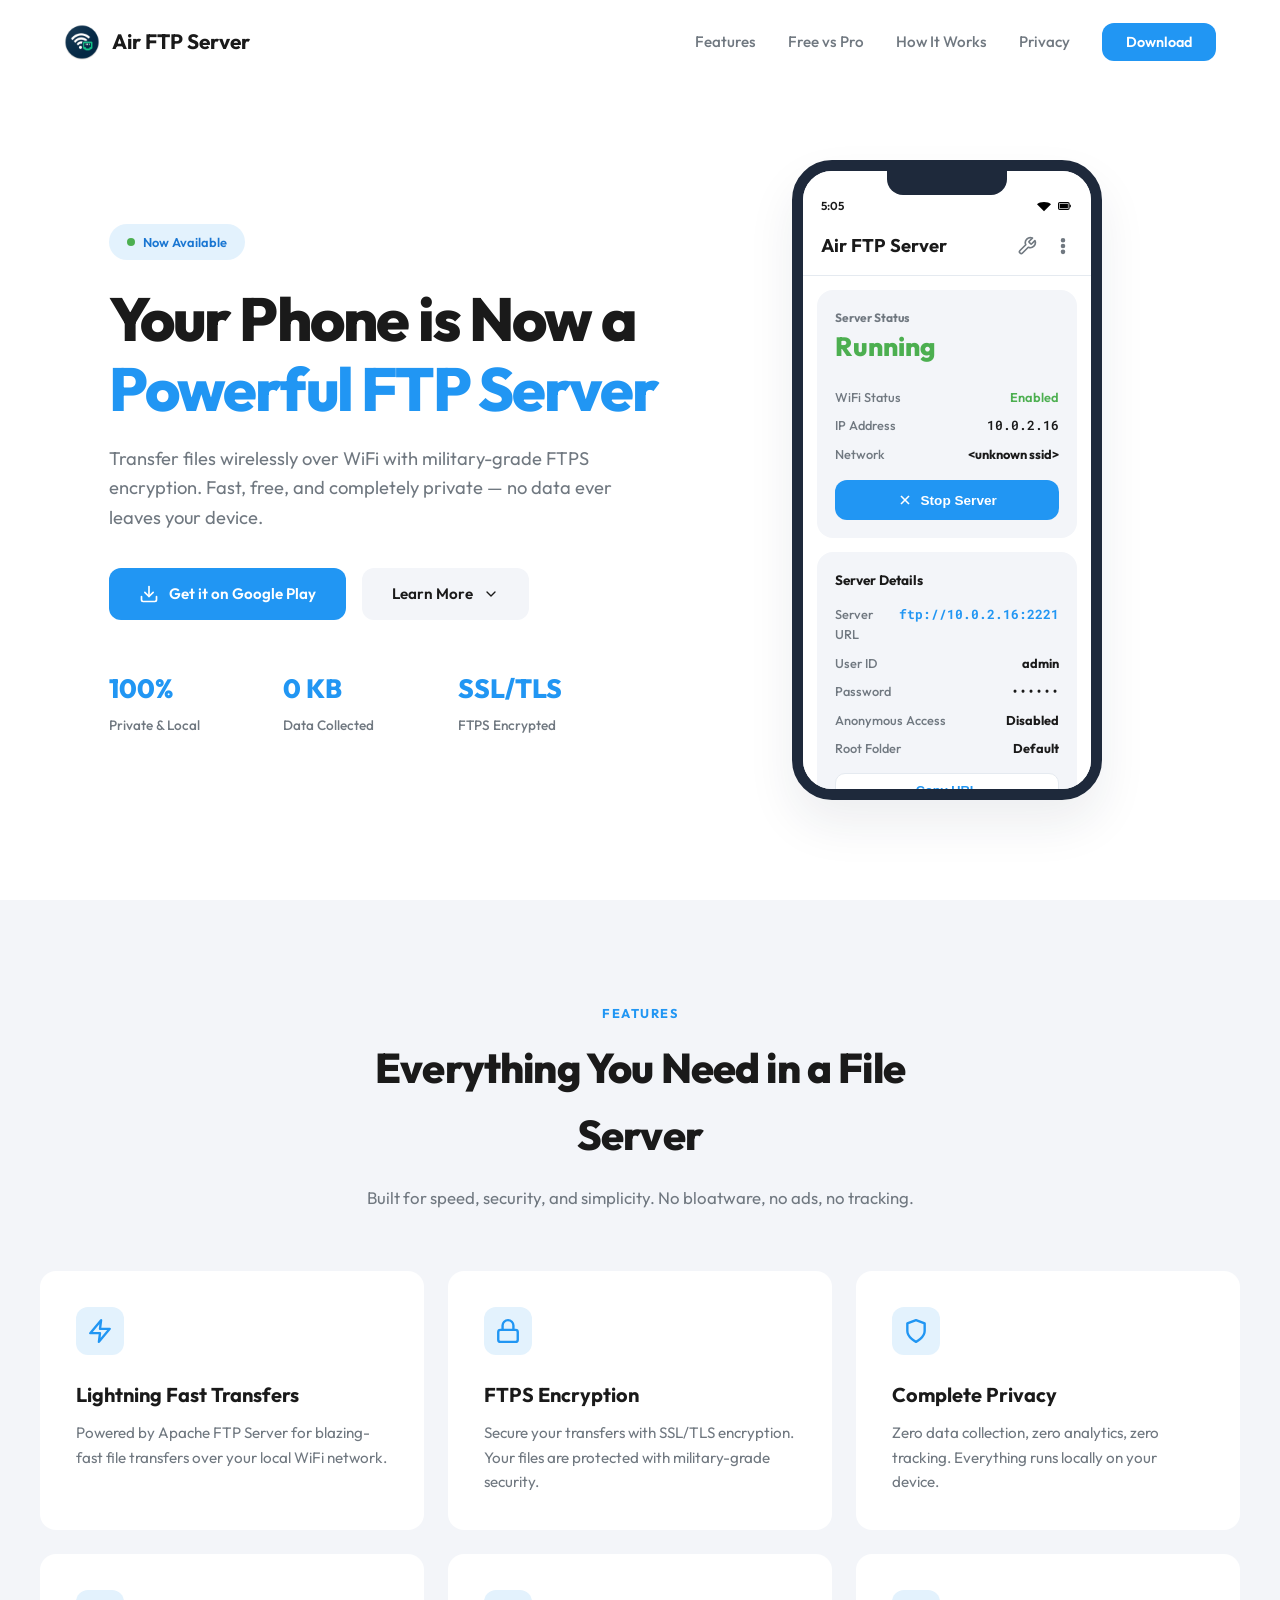
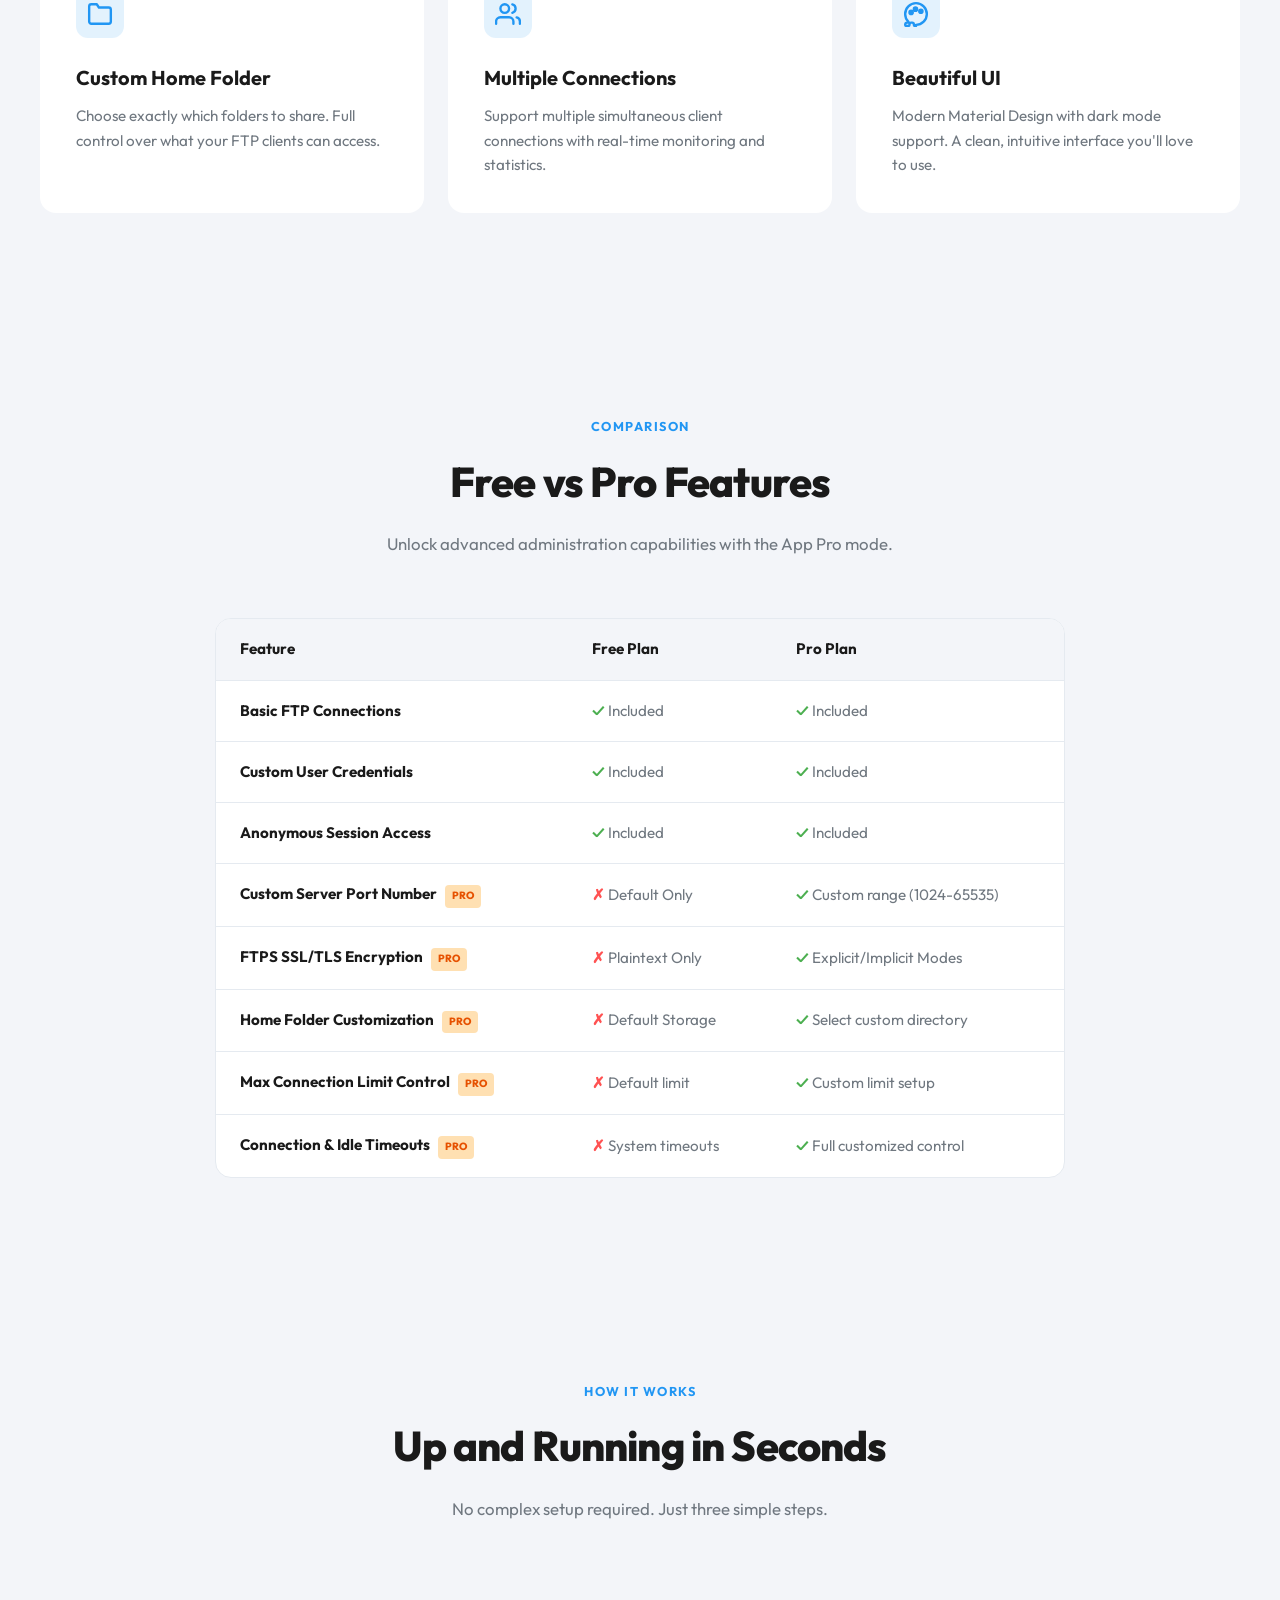
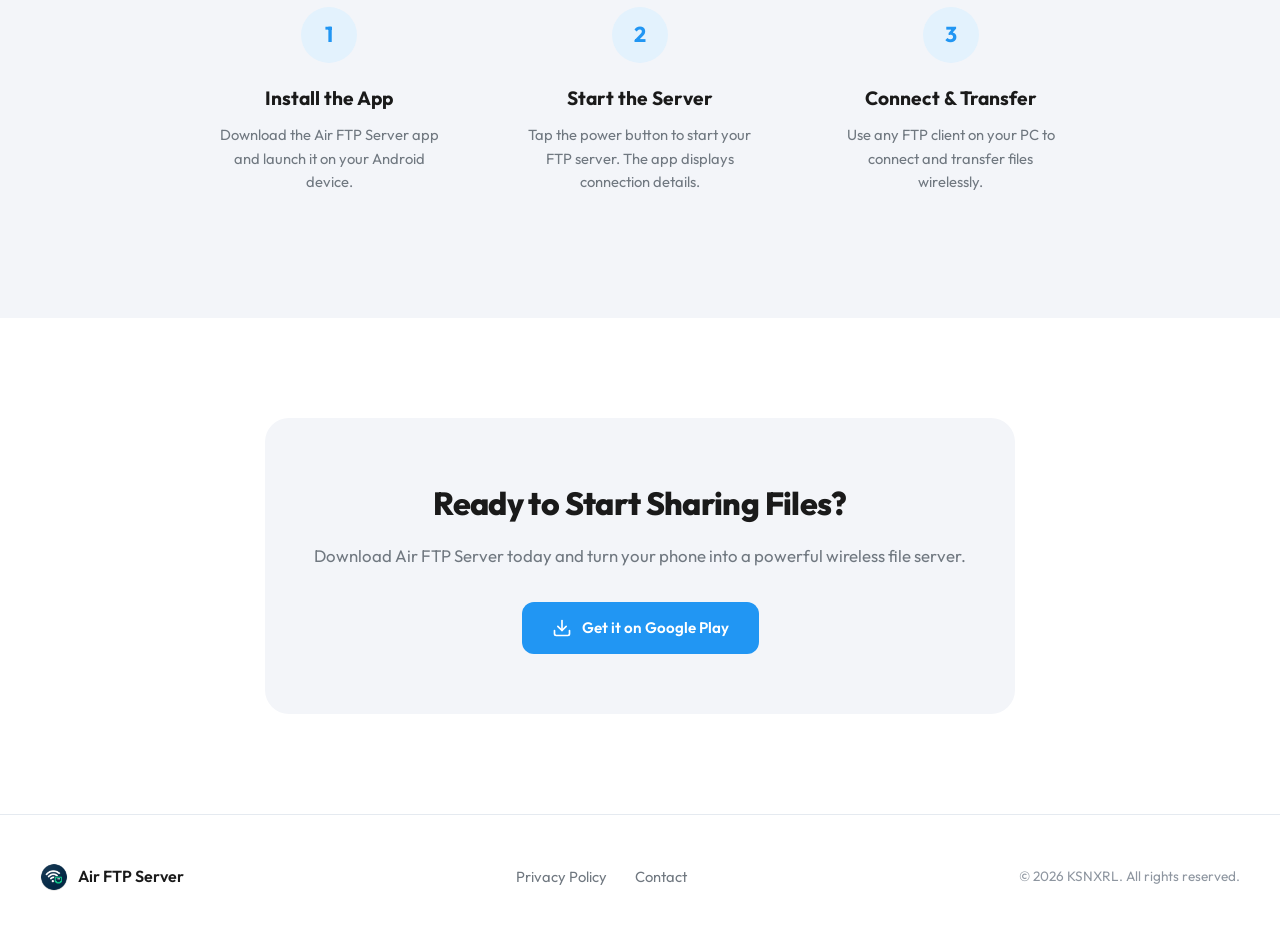
==== commit 35126727: "clean: remove private GitHub repository references from public website" ====
--- a/index.html
+++ b/index.html
@@ -439,7 +439,6 @@
             <ul class="footer-links">
                 <li><a href="privacy.html">Privacy Policy</a></li>
                 <li><a href="mailto:hello@ksnxrl.dev">Contact</a></li>
-                <li><a href="https://github.com/Kisu06/Air-FTP-Server" target="_blank" rel="noopener">GitHub</a></li>
             </ul>
 
             <span class="footer-copy">&copy; 2026 KSNXRL. All rights reserved.</span>
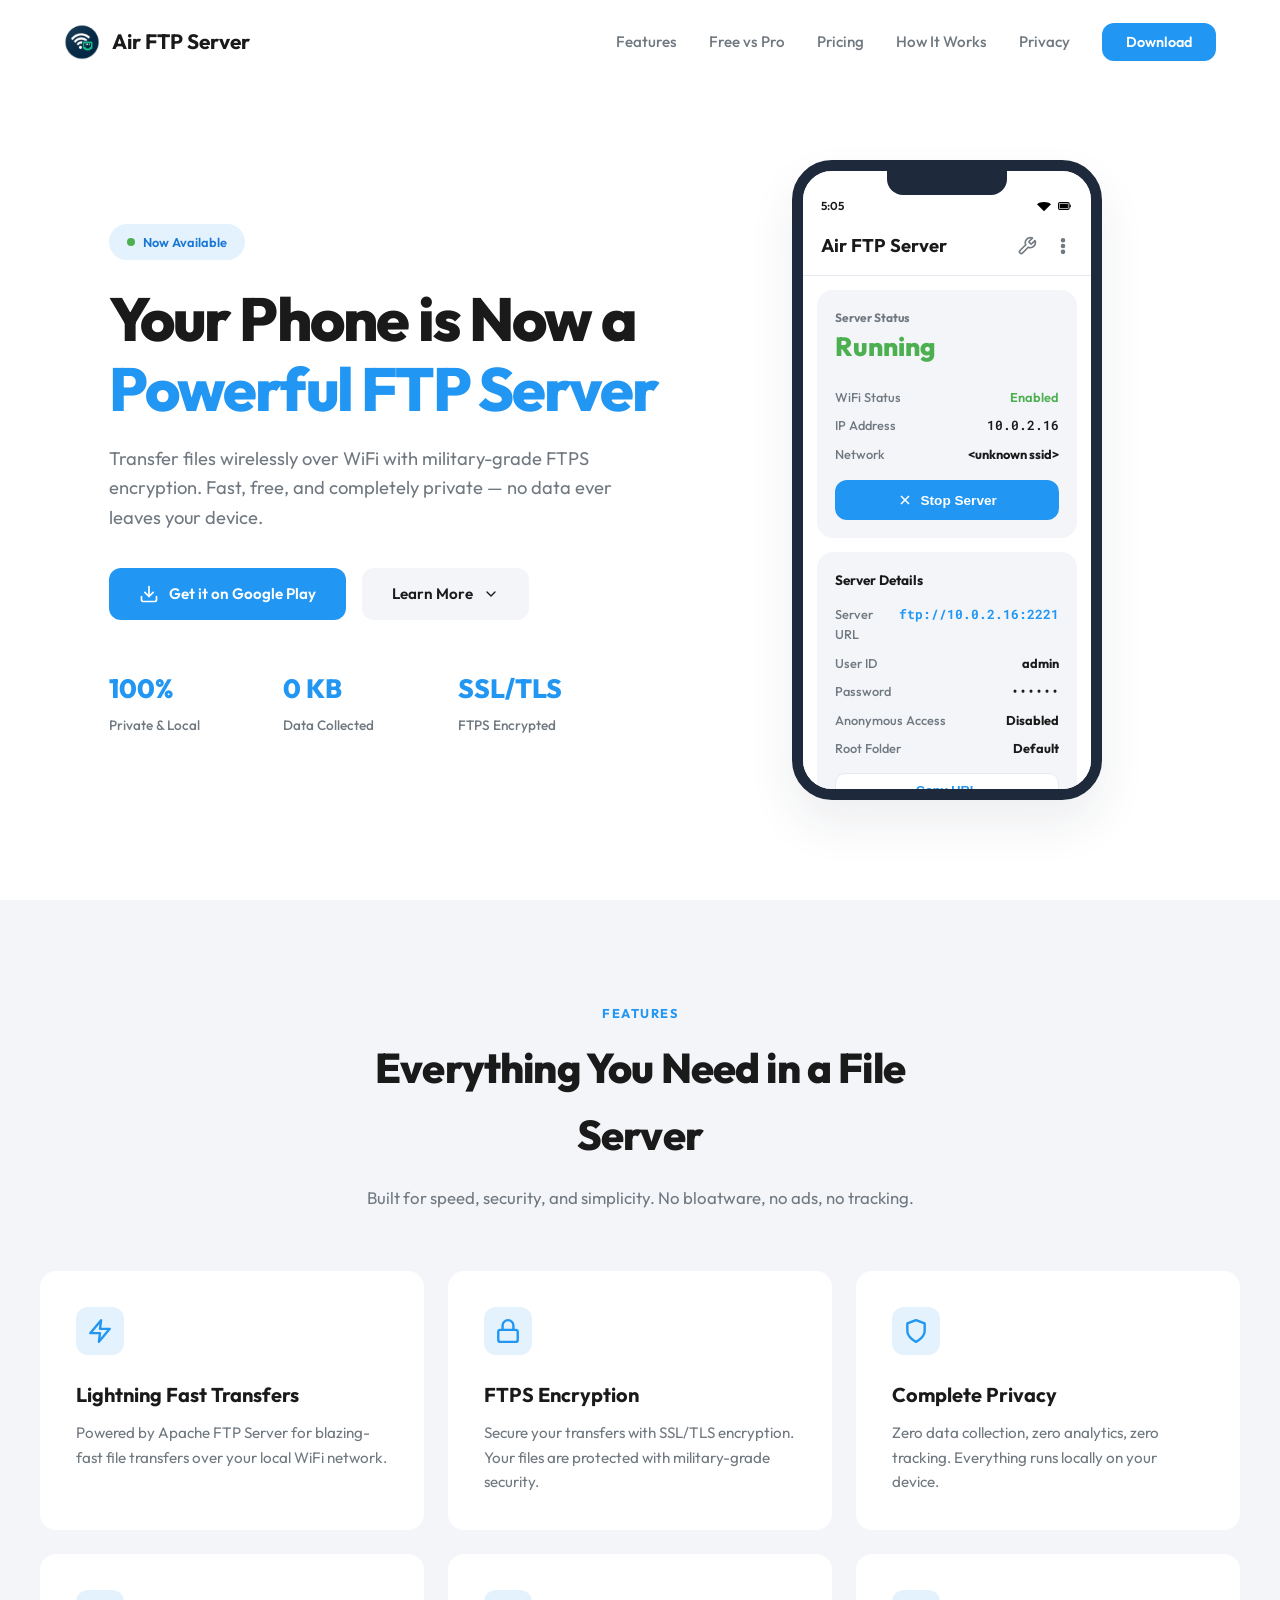
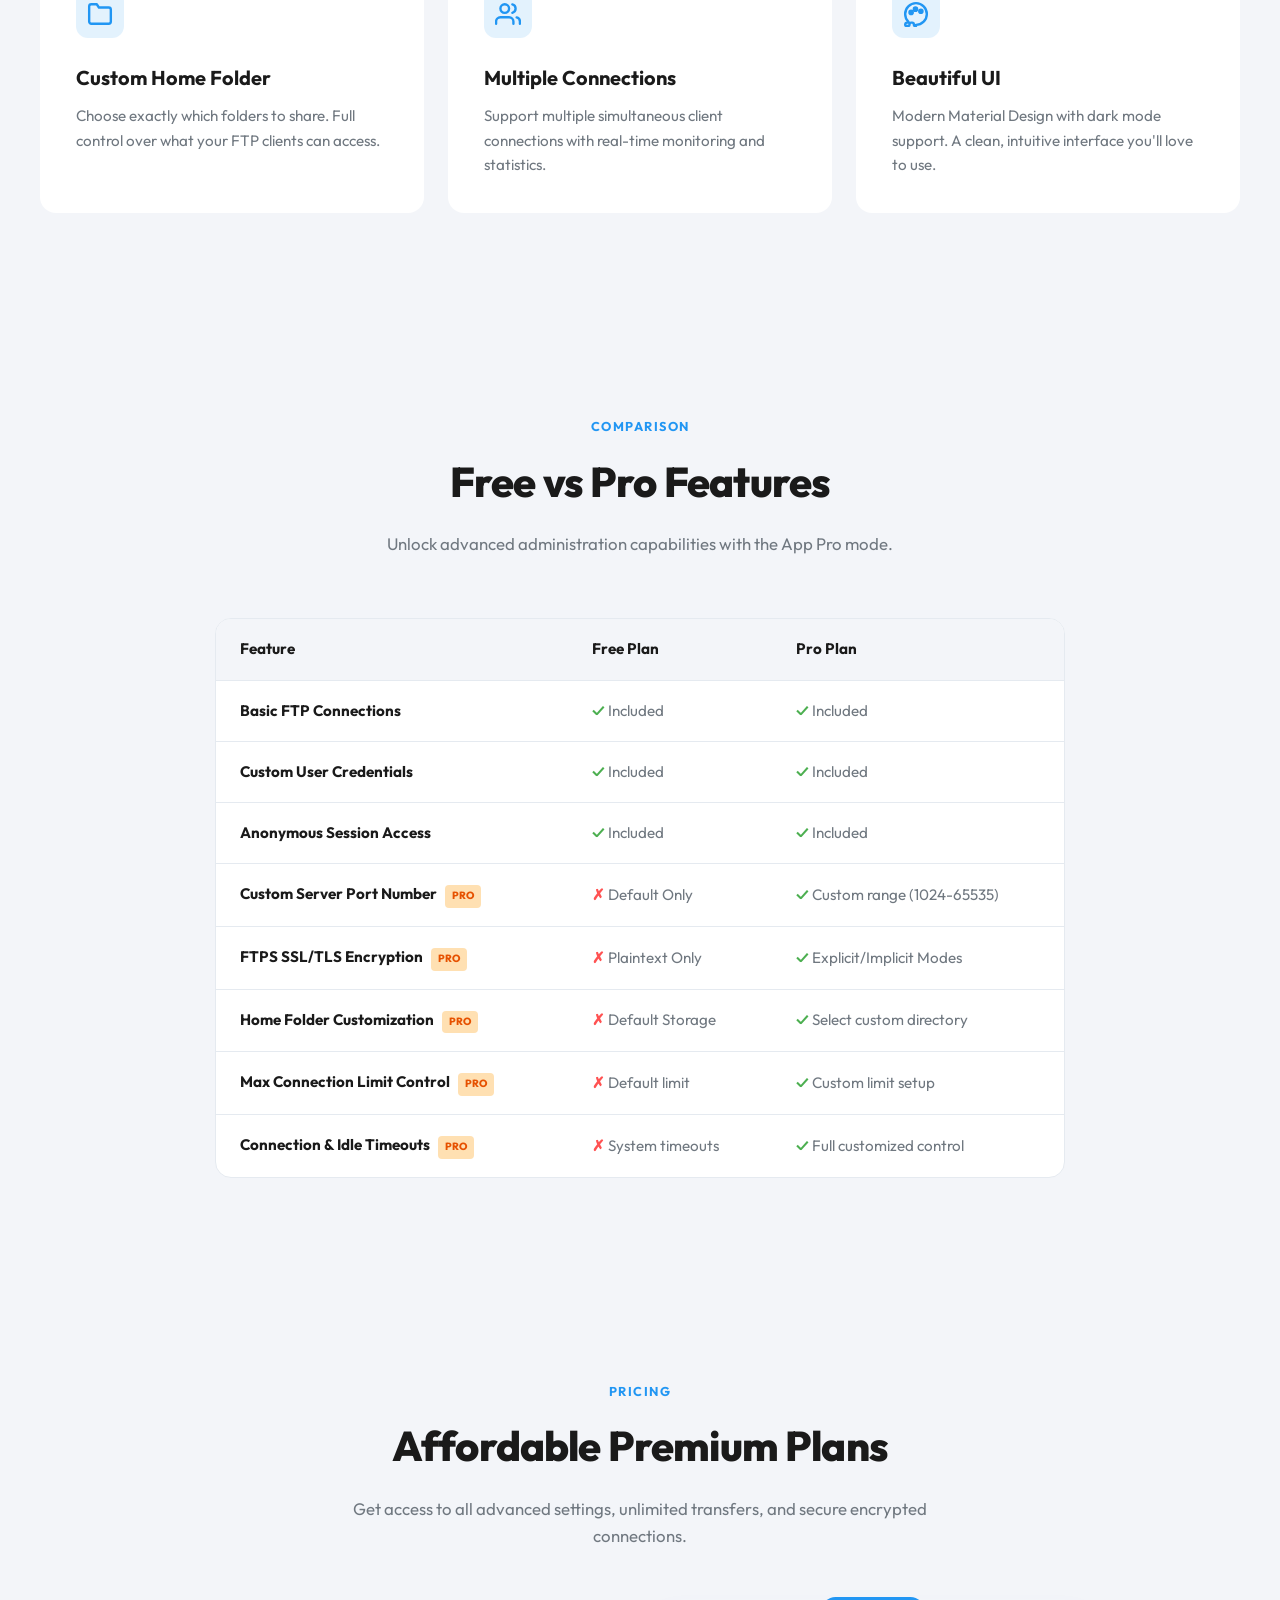
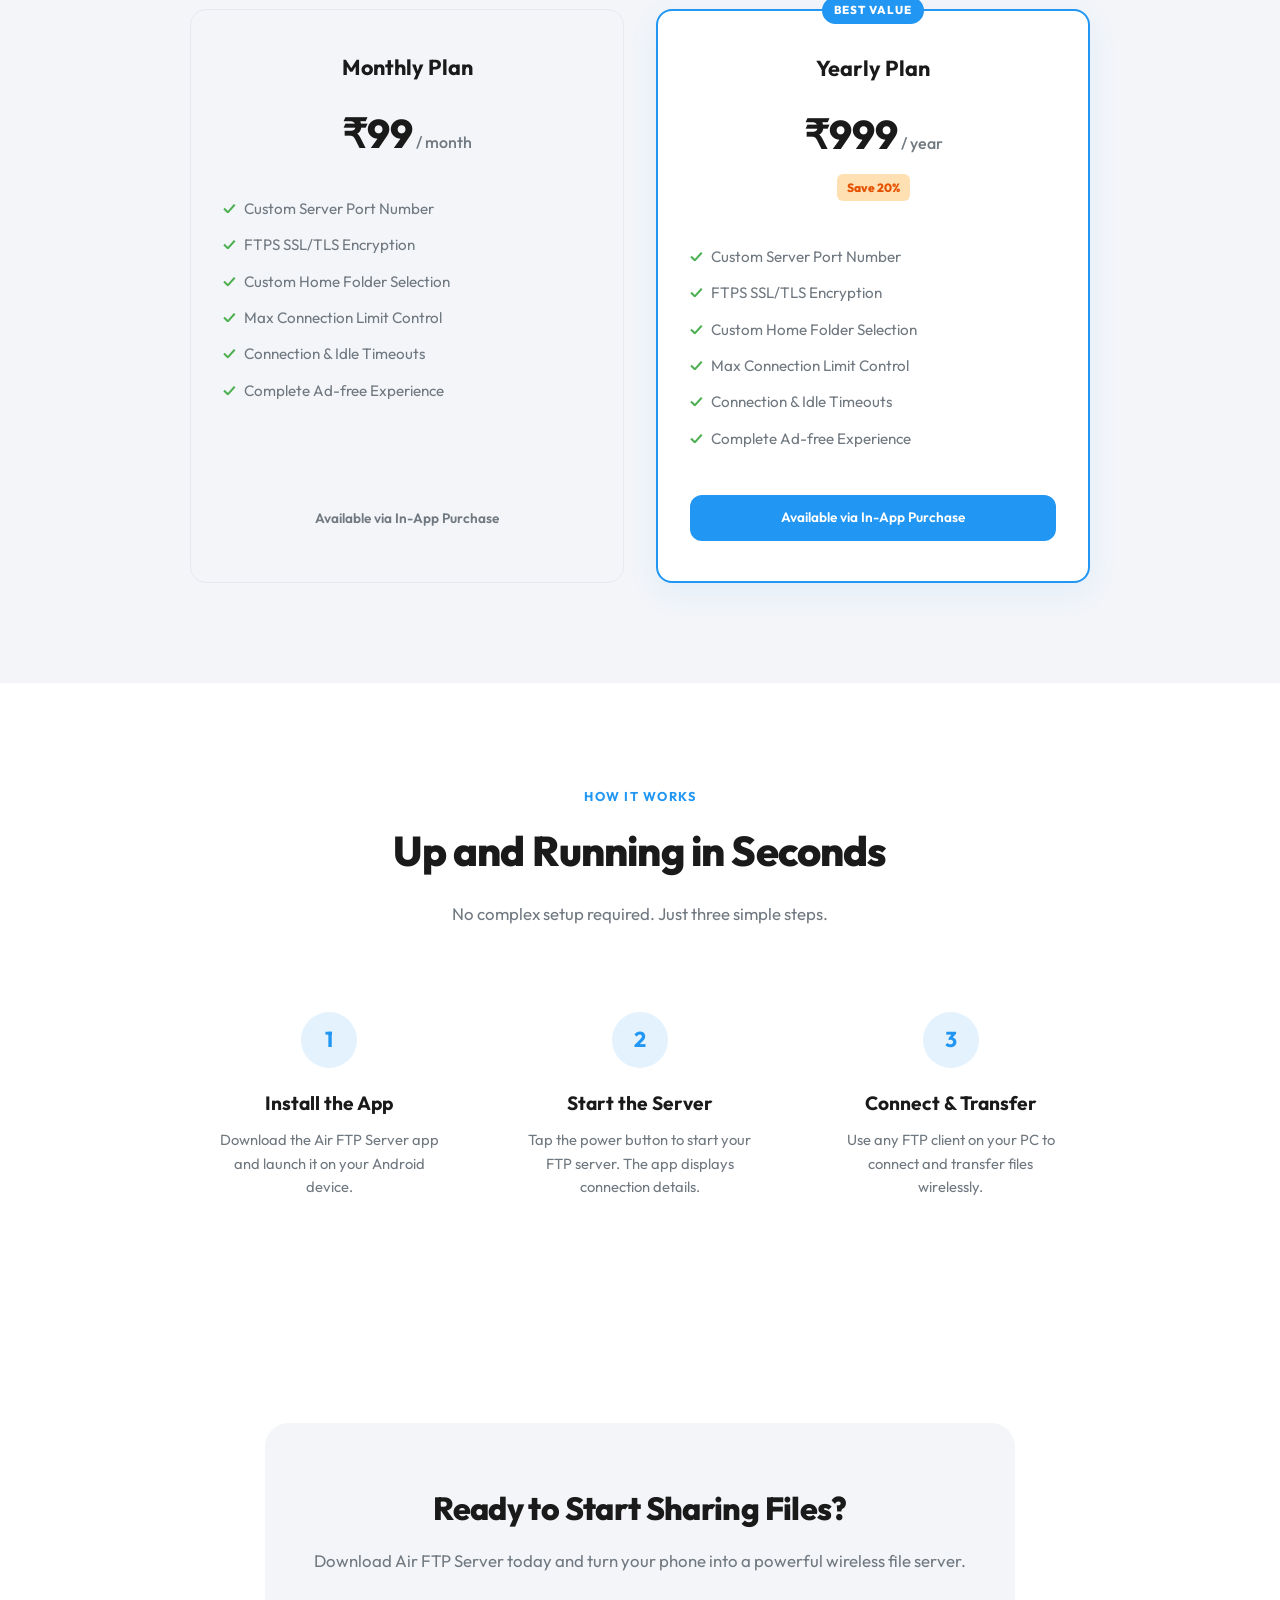
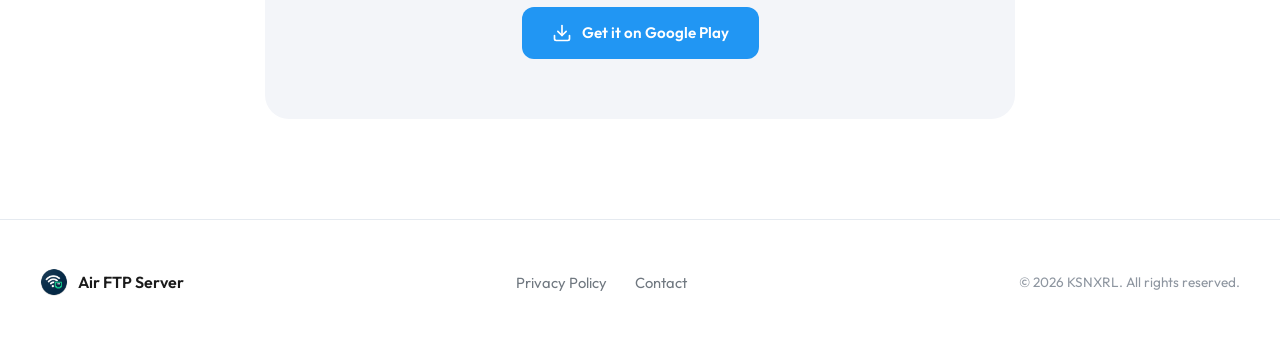
==== commit 27dfeeb0: "Add subscription pricing cards section and fix QR code distortion" ====
--- a/index.html
+++ b/index.html
@@ -21,7 +21,7 @@
     <!-- Navigation -->
     <nav class="navbar" id="navbar">
         <div class="nav-container">
-            <a href="/" class="nav-brand">
+            <a href="https://kisu06.github.io/airftp-website/" class="nav-brand">
                 <img src="logo.png" alt="Air FTP Server Logo" style="width: 36px; height: 36px; border-radius: 8px;">
                 Air FTP Server
             </a>
@@ -29,6 +29,7 @@
             <ul class="nav-links" id="navLinks">
                 <li><a href="#features">Features</a></li>
                 <li><a href="#pro-features">Free vs Pro</a></li>
+                <li><a href="#pricing">Pricing</a></li>
                 <li><a href="#how-it-works">How It Works</a></li>
                 <li><a href="privacy.html">Privacy</a></li>
                 <li><a href="#download" class="nav-cta">Download</a></li>
@@ -201,7 +202,87 @@
                                 <div class="card-title" style="margin-bottom: 12px; font-size: 0.8rem; font-weight: 700; color: #64748B;">Scan QR Code to Connect</div>
                                 <!-- Clean Vector QR Code -->
                                 <svg width="110" height="110" viewBox="0 0 29 29" fill="black" style="margin: 0 auto; display: block; background: white; padding: 6px; border: 1px solid #E2E8F0; border-radius: 4px;">
-                                    <path d="M0 0h7v7H0zm1 1v5h5V1zm1 1h3v3H2zm6-2h1v1H8zm1 1h1v1H9zm-1 1h2v1H8zm2-3h1v1h-1zm2 0h1v1h-1zm1 1h3v1h-3zm0 1h1v1h-1zm2 0h1v1h-1zm-3 1h2v1h-2zm3 0h1v1h-1zm-3 1h1v1h-1zm1 1h2v1h-2zm-3-2h1v1h-1zm0 2h1v1h-1zm-1-1h1v1h-1zm7 2h1v1h-1zm1-5h1v1h-1zm2 1h1v1h-1zm-1 1h1v1h-1zm1 1h1v1h-1zm-2 1h1v1h-1zm3-4h1v1h-1zm0 2h1v1h-1zm0 2h1v1h-1zm2-4h1v1h-1zm-1 1h1v1h-1zm1 1h1v1h-1zm-1 1h1v1h-1zm1 1h1v1h-1zm2-5h7v7h-7zm1 1v5h5V23zm1 1h3v3H24zm-14-1H9v1h1zm-1 1H8v1h1zm2-2H9v1h2zm1 2h-1v1h1zm-2 1h1v1H9zm3-3h-1v1h1zm-1 1h-1v1h1zm2 2h-1v1h1zM0 22h7v7H0zm1 1v5h5v-5zm1 1h3v3H2z"/>
+                                    <!-- Top-Left Finder Pattern -->
+                                    <rect x="0" y="0" width="7" height="7" />
+                                    <rect x="1" y="1" width="5" height="5" fill="white" />
+                                    <rect x="2" y="2" width="3" height="3" />
+
+                                    <!-- Top-Right Finder Pattern -->
+                                    <rect x="22" y="0" width="7" height="7" />
+                                    <rect x="23" y="1" width="5" height="5" fill="white" />
+                                    <rect x="24" y="2" width="3" height="3" />
+
+                                    <!-- Bottom-Left Finder Pattern -->
+                                    <rect x="0" y="22" width="7" height="7" />
+                                    <rect x="1" y="23" width="5" height="5" fill="white" />
+                                    <rect x="2" y="24" width="3" height="3" />
+
+                                    <!-- Random QR code data points to make it look realistic -->
+                                    <rect x="8" y="0" width="2" height="1" />
+                                    <rect x="11" y="0" width="1" height="2" />
+                                    <rect x="14" y="0" width="2" height="2" />
+                                    <rect x="18" y="0" width="1" height="3" />
+                                    
+                                    <rect x="8" y="2" width="1" height="2" />
+                                    <rect x="10" y="2" width="3" height="1" />
+                                    <rect x="15" y="2" width="1" height="3" />
+                                    <rect x="17" y="1" width="2" height="1" />
+                                    
+                                    <rect x="8" y="5" width="2" height="2" />
+                                    <rect x="12" y="4" width="2" height="1" />
+                                    <rect x="16" y="4" width="1" height="3" />
+                                    <rect x="19" y="4" width="2" height="1" />
+
+                                    <!-- Alignment pattern -->
+                                    <rect x="20" y="20" width="5" height="5" />
+                                    <rect x="21" y="21" width="3" height="3" fill="white" />
+                                    <rect x="22" y="22" width="1" height="1" />
+                                    
+                                    <!-- More random data blocks -->
+                                    <rect x="0" y="9" width="1" height="3" />
+                                    <rect x="2" y="8" width="2" height="1" />
+                                    <rect x="5" y="9" width="2" height="2" />
+                                    
+                                    <rect x="8" y="8" width="3" height="3" />
+                                    <rect x="9" y="9" width="1" height="1" fill="white" />
+                                    <rect x="13" y="8" width="2" height="1" />
+                                    <rect x="17" y="7" width="1" height="3" />
+                                    <rect x="20" y="8" width="3" height="1" />
+                                    <rect x="25" y="8" width="2" height="2" />
+                                    
+                                    <rect x="1" y="13" width="3" height="1" />
+                                    <rect x="5" y="12" width="1" height="3" />
+                                    <rect x="9" y="12" width="2" height="2" />
+                                    <rect x="13" y="11" width="1" height="3" />
+                                    <rect x="16" y="12" width="3" height="1" />
+                                    <rect x="21" y="11" width="2" height="2" />
+                                    <rect x="25" y="12" width="1" height="3" />
+
+                                    <rect x="0" y="16" width="2" height="2" />
+                                    <rect x="3" y="15" width="2" height="1" />
+                                    <rect x="7" y="16" width="1" height="2" />
+                                    <rect x="10" y="15" width="3" height="1" />
+                                    <rect x="15" y="15" width="2" height="3" />
+                                    <rect x="18" y="17" width="2" height="1" />
+                                    <rect x="23" y="16" width="1" height="2" />
+                                    <rect x="27" y="15" width="2" height="1" />
+
+                                    <rect x="9" y="18" width="2" height="2" />
+                                    <rect x="13" y="19" width="3" height="1" />
+                                    <rect x="18" y="19" width="1" height="3" />
+                                    <rect x="21" y="18" width="2" height="1" />
+                                    <rect x="26" y="18" width="2" height="3" />
+
+                                    <rect x="8" y="22" width="2" height="1" />
+                                    <rect x="11" y="21" width="1" height="3" />
+                                    <rect x="14" y="22" width="3" height="2" />
+                                    <rect x="15" y="23" width="1" height="1" fill="white" />
+                                    <rect x="18" y="24" width="2" height="1" />
+
+                                    <rect x="8" y="26" width="3" height="2" />
+                                    <rect x="13" y="25" width="2" height="1" />
+                                    <rect x="16" y="27" width="3" height="1" />
+                                    <rect x="27" y="26" width="1" height="2" />
                                 </svg>
                             </div>
                         </div>
@@ -383,6 +464,57 @@
         </div>
     </section>
 
+    <!-- Pricing Section -->
+    <section class="section pricing-section" id="pricing">
+        <div class="section-header animate-on-scroll">
+            <span class="section-tag">Pricing</span>
+            <h2 class="section-title">Affordable Premium Plans</h2>
+            <p class="section-desc">Get access to all advanced settings, unlimited transfers, and secure encrypted connections.</p>
+        </div>
+
+        <div class="pricing-grid animate-on-scroll">
+            <!-- Monthly Plan -->
+            <div class="pricing-card">
+                <div class="pricing-header">
+                    <h3>Monthly Plan</h3>
+                    <div class="price">₹99<span> / month</span></div>
+                </div>
+                <ul class="pricing-features">
+                    <li><span class="check-icon">✓</span> Custom Server Port Number</li>
+                    <li><span class="check-icon">✓</span> FTPS SSL/TLS Encryption</li>
+                    <li><span class="check-icon">✓</span> Custom Home Folder Selection</li>
+                    <li><span class="check-icon">✓</span> Max Connection Limit Control</li>
+                    <li><span class="check-icon">✓</span> Connection &amp; Idle Timeouts</li>
+                    <li><span class="check-icon">✓</span> Complete Ad-free Experience</li>
+                </ul>
+                <div class="pricing-action">
+                    <span class="pricing-note">Available via In-App Purchase</span>
+                </div>
+            </div>
+
+            <!-- Yearly Plan -->
+            <div class="pricing-card featured">
+                <span class="popular-tag">Best Value</span>
+                <div class="pricing-header">
+                    <h3>Yearly Plan</h3>
+                    <div class="price">₹999<span> / year</span></div>
+                    <span class="save-badge">Save 20%</span>
+                </div>
+                <ul class="pricing-features">
+                    <li><span class="check-icon">✓</span> Custom Server Port Number</li>
+                    <li><span class="check-icon">✓</span> FTPS SSL/TLS Encryption</li>
+                    <li><span class="check-icon">✓</span> Custom Home Folder Selection</li>
+                    <li><span class="check-icon">✓</span> Max Connection Limit Control</li>
+                    <li><span class="check-icon">✓</span> Connection &amp; Idle Timeouts</li>
+                    <li><span class="check-icon">✓</span> Complete Ad-free Experience</li>
+                </ul>
+                <div class="pricing-action">
+                    <span class="pricing-note">Available via In-App Purchase</span>
+                </div>
+            </div>
+        </div>
+    </section>
+
     <!-- How It Works -->
     <section class="section" id="how-it-works">
         <div class="section-header animate-on-scroll">
--- a/style.css
+++ b/style.css
@@ -1034,3 +1034,117 @@
         padding: 40px 20px;
     }
 }
+
+/* ── Pricing Section ── */
+.pricing-section {
+    background: var(--bg-page);
+}
+
+.pricing-grid {
+    max-width: 900px;
+    margin: 0 auto;
+    display: grid;
+    grid-template-columns: repeat(auto-fit, minmax(280px, 1fr));
+    gap: 32px;
+}
+
+.pricing-card {
+    background: var(--bg-card);
+    border-radius: var(--radius);
+    padding: 40px 32px;
+    transition: var(--transition);
+    border: 1px solid var(--border-color);
+    text-align: center;
+    position: relative;
+    display: flex;
+    flex-direction: column;
+    justify-content: space-between;
+}
+
+.pricing-card.featured {
+    background: #FFFFFF;
+    border: 2px solid var(--primary);
+    box-shadow: 0 10px 30px rgba(33, 150, 243, 0.08);
+}
+
+.popular-tag {
+    position: absolute;
+    top: -14px;
+    left: 50%;
+    transform: translateX(-50%);
+    background: var(--primary);
+    color: #FFFFFF;
+    font-size: 0.72rem;
+    font-weight: 800;
+    padding: 4px 12px;
+    border-radius: 20px;
+    text-transform: uppercase;
+    letter-spacing: 1px;
+}
+
+.pricing-header h3 {
+    font-size: 1.35rem;
+    font-weight: 700;
+    color: var(--text-primary);
+    margin-bottom: 16px;
+}
+
+.price {
+    font-size: 2.5rem;
+    font-weight: 800;
+    color: var(--text-primary);
+    margin-bottom: 8px;
+}
+
+.price span {
+    font-size: 1rem;
+    color: var(--text-secondary);
+    font-weight: 500;
+}
+
+.save-badge {
+    display: inline-block;
+    background: #FFE0B2;
+    color: #E65100;
+    font-size: 0.75rem;
+    font-weight: 800;
+    padding: 4px 10px;
+    border-radius: 6px;
+    margin-bottom: 20px;
+}
+
+.pricing-features {
+    list-style: none;
+    padding: 0;
+    margin: 24px 0 32px;
+    text-align: left;
+}
+
+.pricing-features li {
+    font-size: 0.95rem;
+    color: var(--text-secondary);
+    margin-bottom: 12px;
+    display: flex;
+    align-items: center;
+    gap: 8px;
+}
+
+.pricing-action {
+    margin-top: auto;
+}
+
+.pricing-note {
+    display: inline-block;
+    background: var(--bg-card);
+    color: var(--text-secondary);
+    font-size: 0.85rem;
+    font-weight: 600;
+    padding: 12px 24px;
+    border-radius: var(--radius-sm);
+    width: 100%;
+}
+
+.pricing-card.featured .pricing-note {
+    background: var(--primary);
+    color: #FFFFFF;
+}
